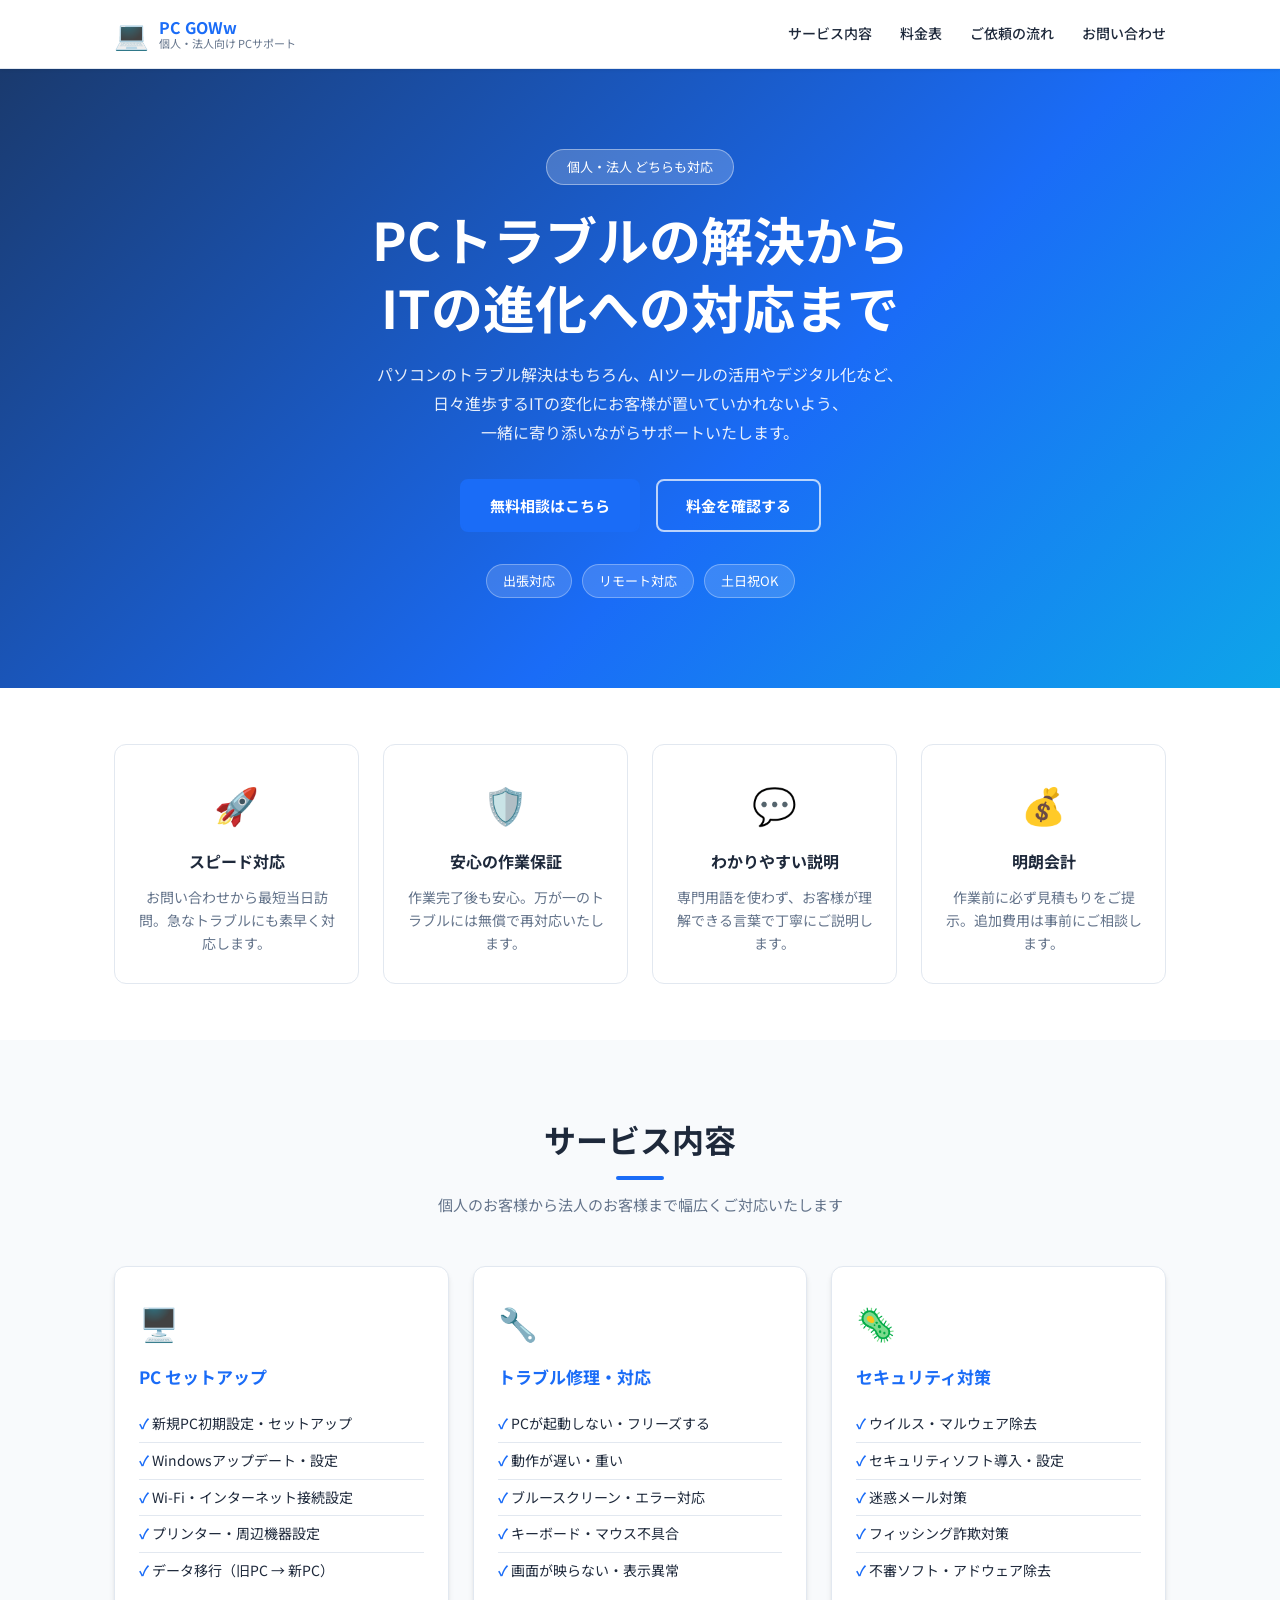
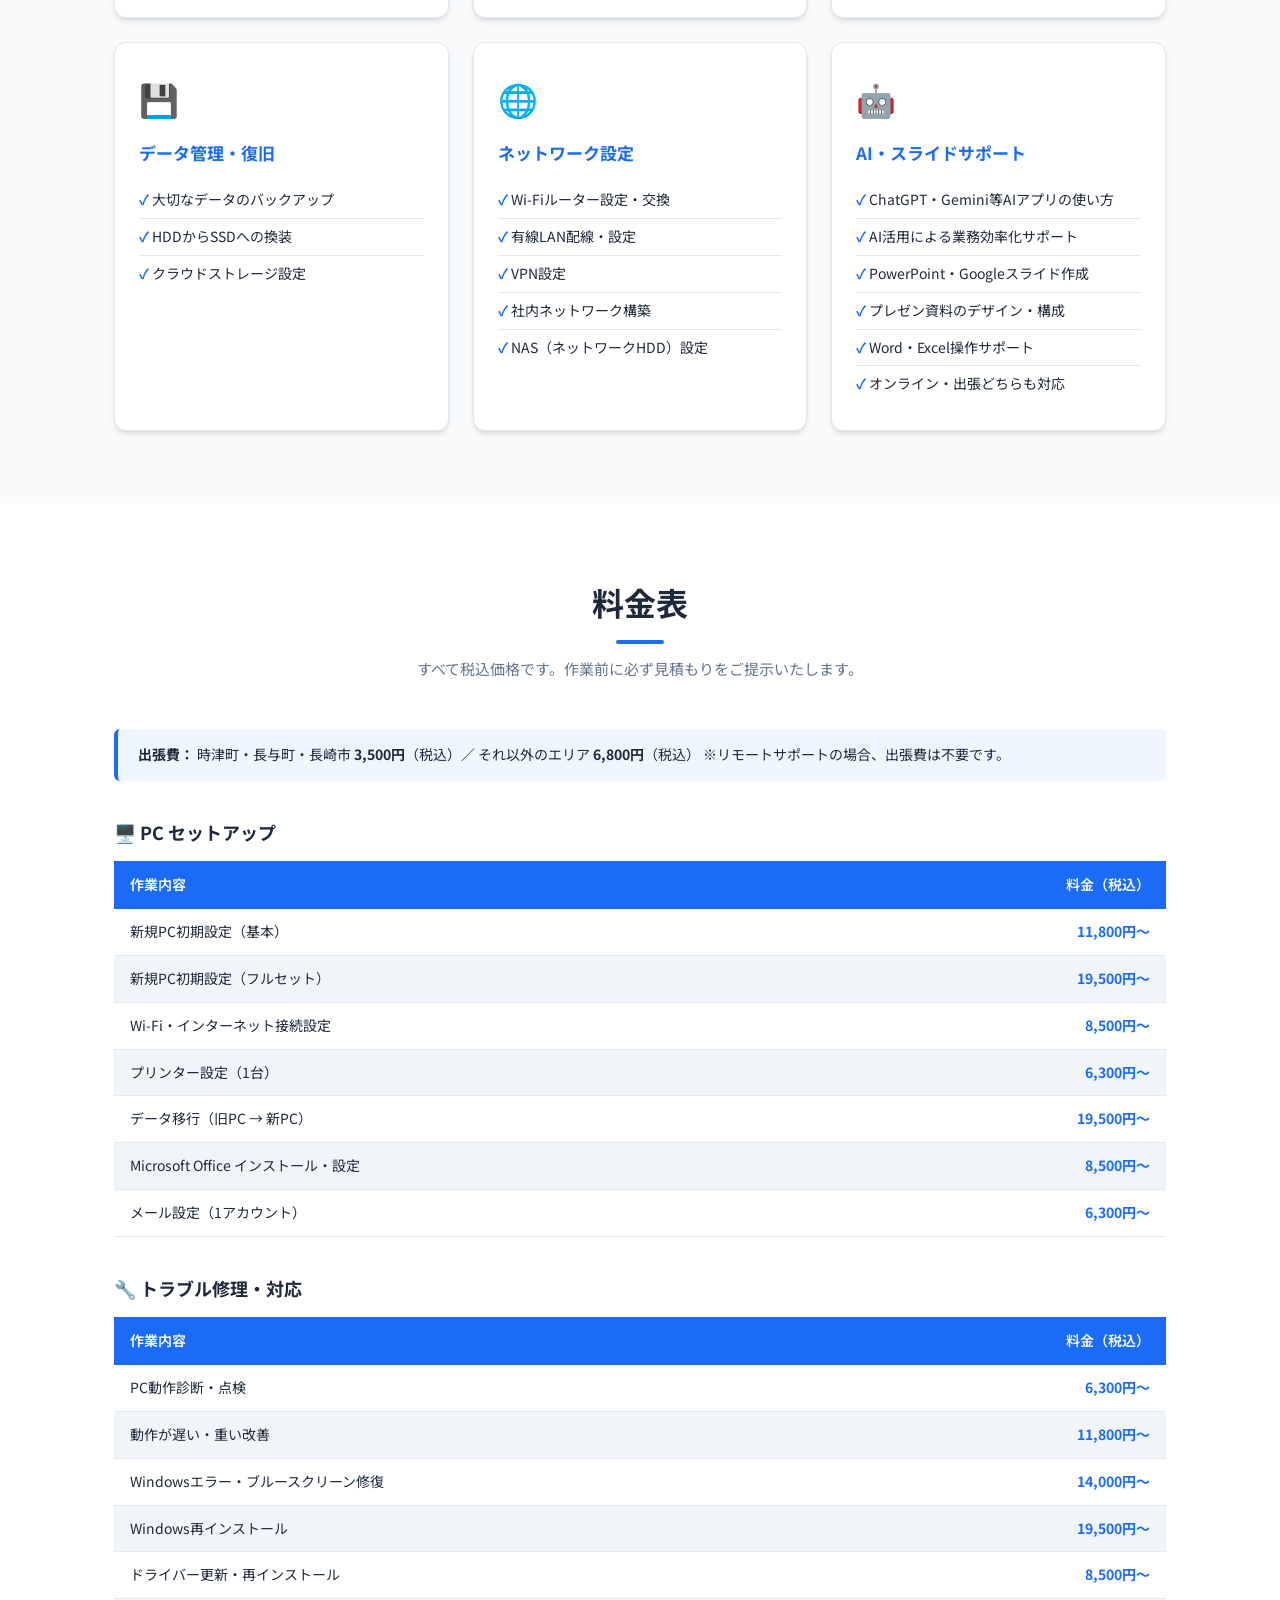
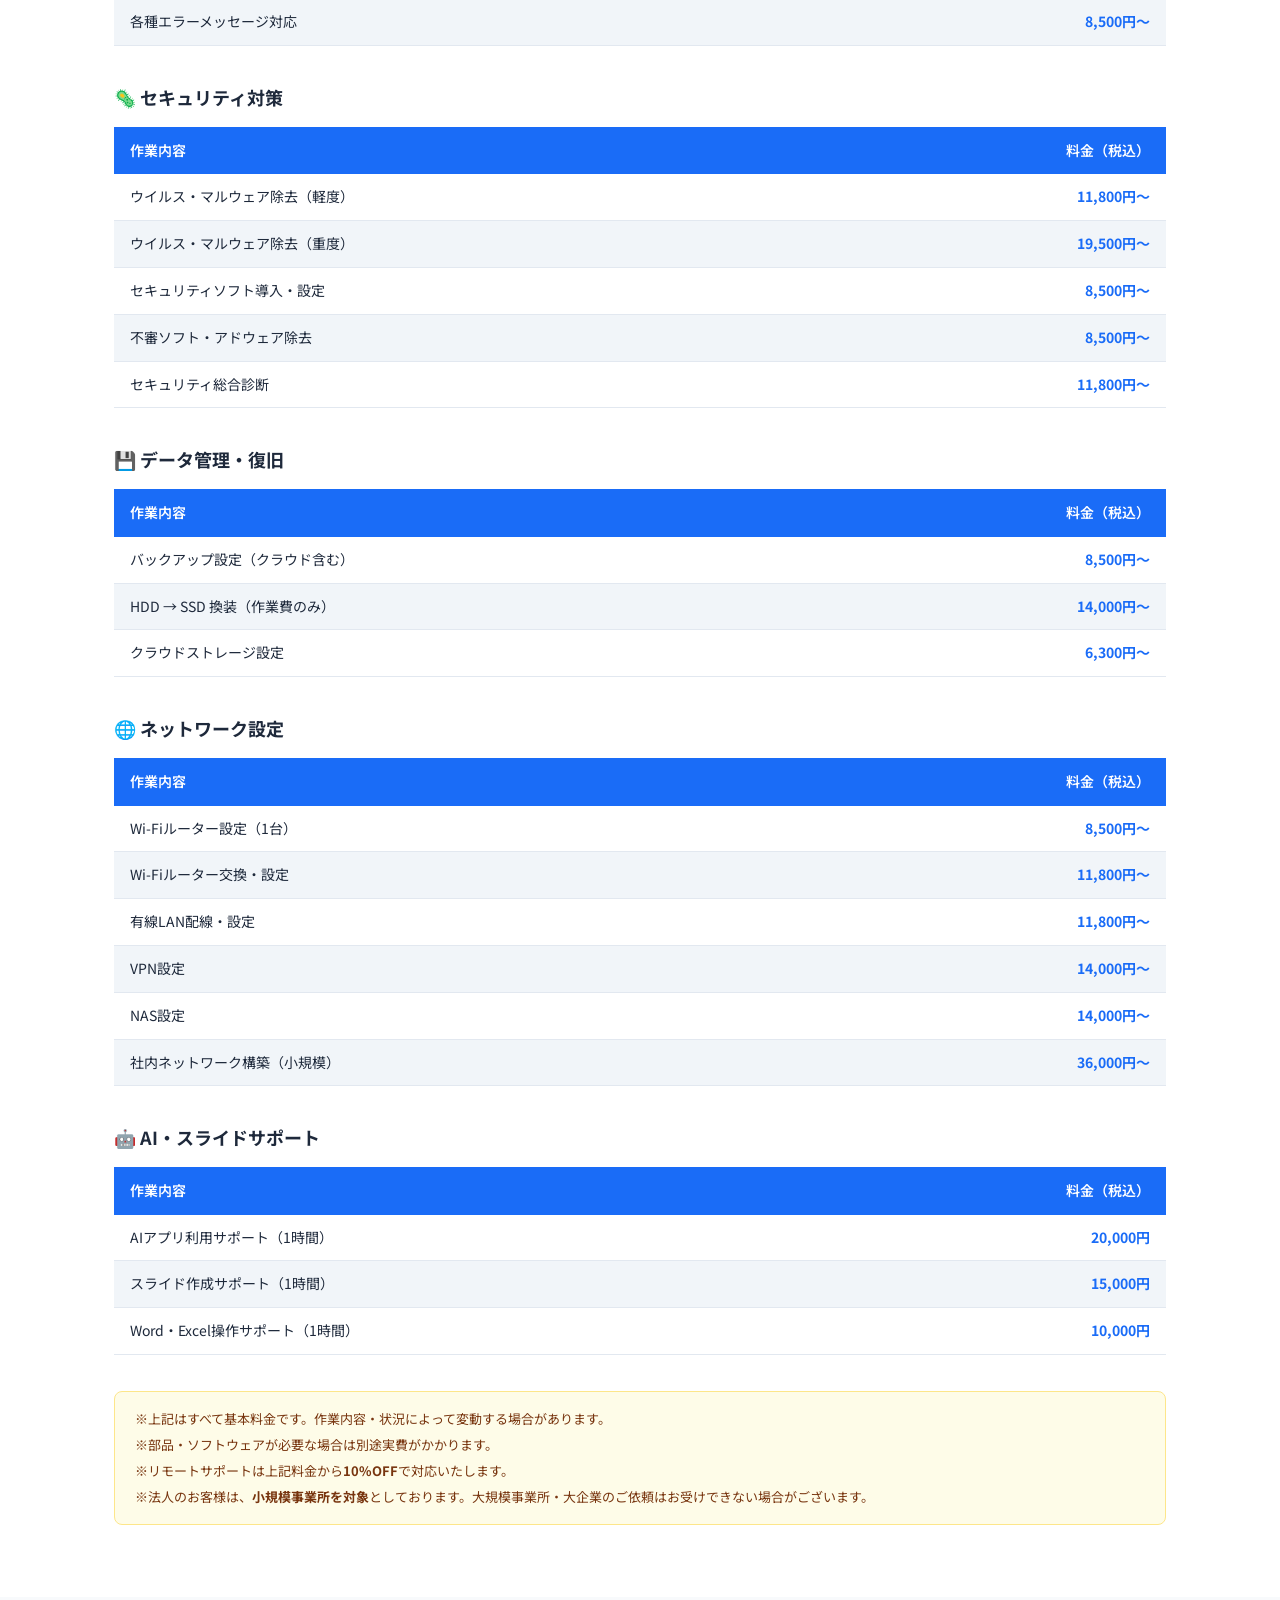
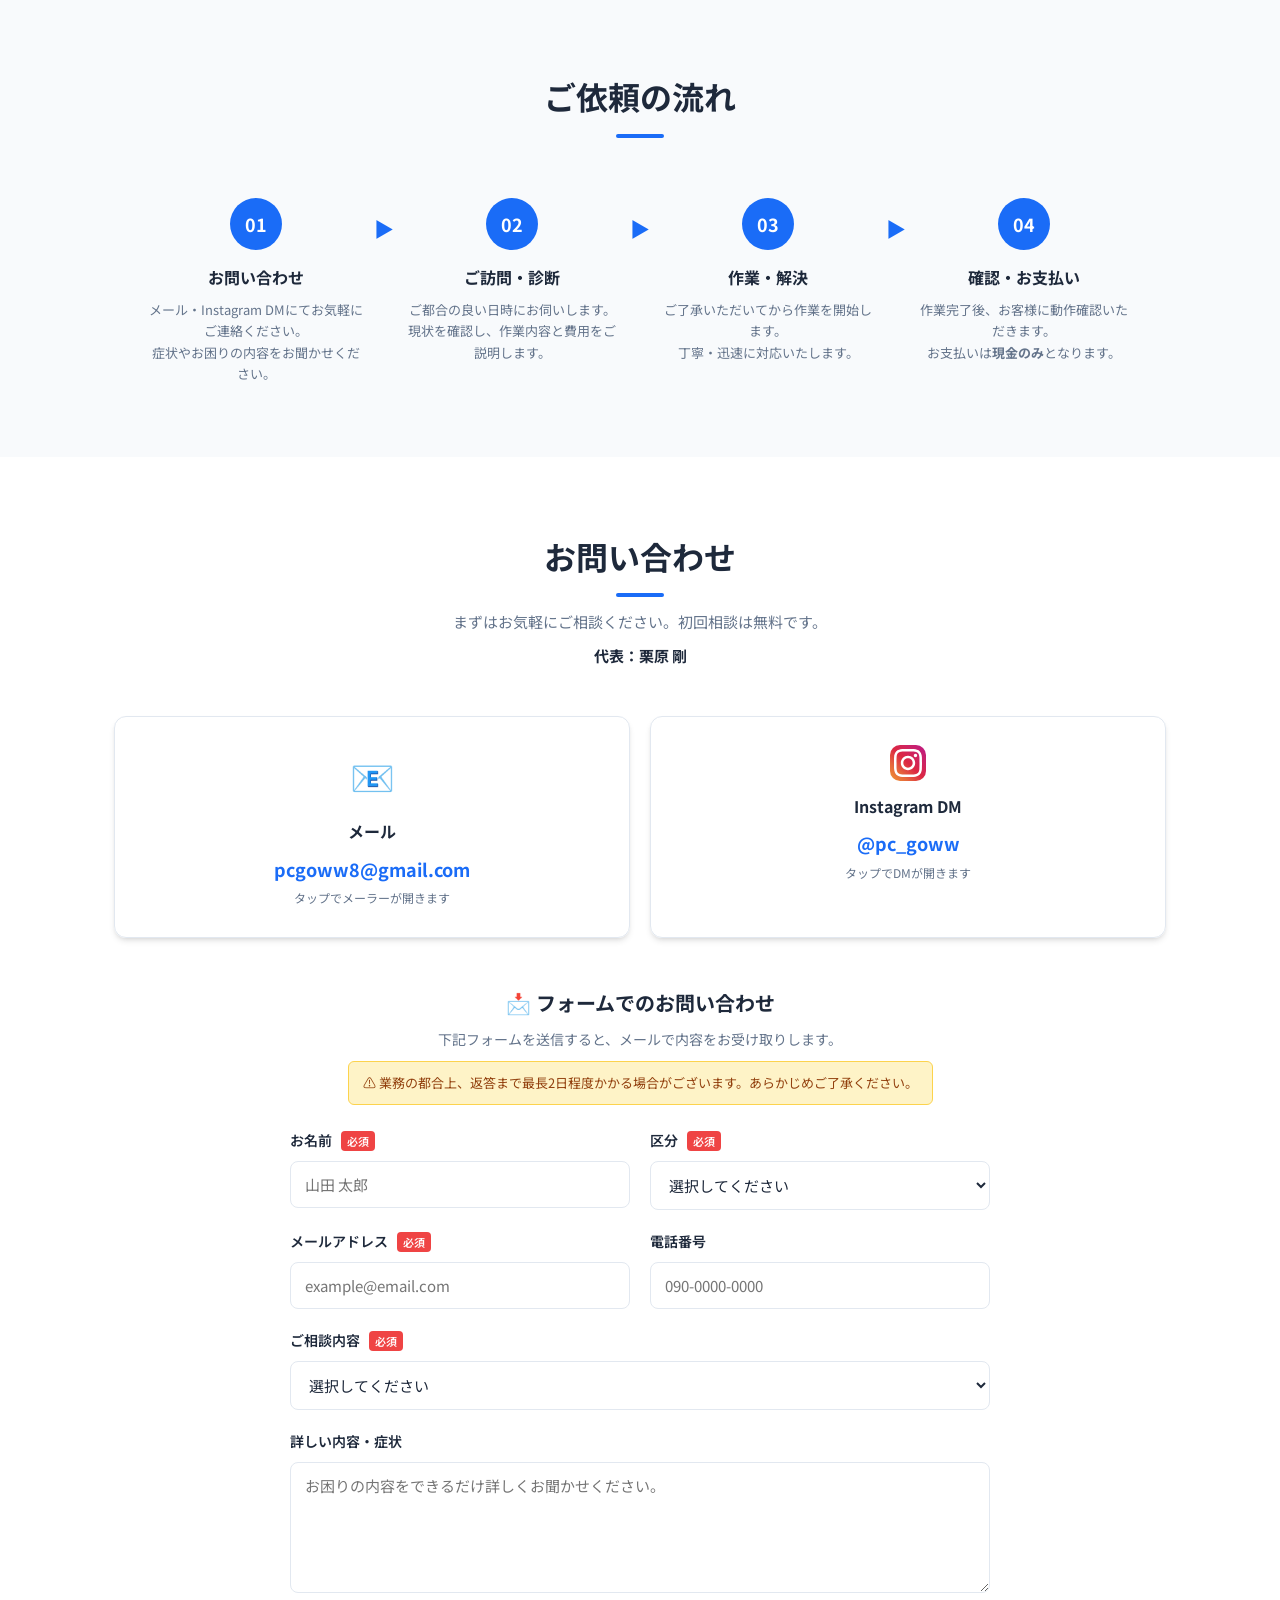
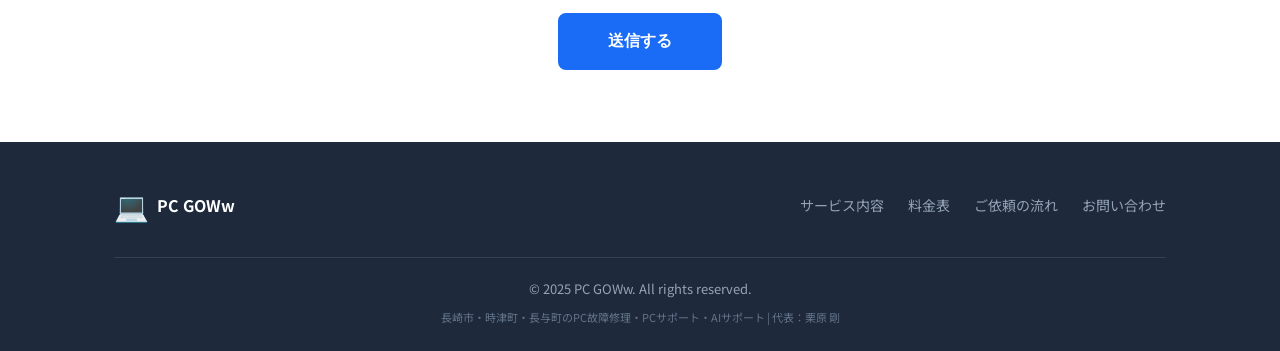
==== index.html @ 4a4157a9 "SEOキーワードを強化（長崎・栗原・PC GOWw・AI・故障） - タイトルに「栗原剛・故障・AI」を追加 - descriptionに「PC故障・壊れた・遅い・動かない」などの検索ワードを追加 -" ====
<!DOCTYPE html>
<html lang="ja">
<head>
  <meta charset="UTF-8">
  <meta name="viewport" content="width=device-width, initial-scale=1.0">
  <title>PC GOWw 栗原剛 | 長崎・時津・長与のPC故障修理・AIサポート・ITサポート</title>

  <!-- SEO メタタグ -->
  <meta name="description" content="長崎のPC故障・トラブルならPC GOWw（代表：栗原剛）へ。パソコン故障修理・セットアップ・ウイルス対策・AI活用サポートを長崎市・時津町・長与町で出張対応。PCが壊れた・動かない・遅いなどすぐご相談ください。">
  <meta name="keywords" content="長崎 PC,長崎 パソコン故障,長崎 PC修理,長崎 PCサポート,栗原剛,PC GOWw,PCGOWw,時津 PC,長与 PC,長崎 AI,長崎 AIサポート,パソコン故障 長崎,PC故障 長崎,長崎 IT,長崎 パソコンサポート,長崎 PC相談,長崎 パソコン修理">
  <meta name="author" content="栗原 剛 / PC GOWw">
  <meta name="robots" content="index, follow">

  <!-- OGP（SNSシェア用） -->
  <meta property="og:type" content="website">
  <meta property="og:title" content="PC GOWw 栗原剛 | 長崎のPC故障修理・AIサポート">
  <meta property="og:description" content="長崎市・時津町・長与町のPC故障・トラブル・AI活用サポート。代表：栗原剛。出張・リモート対応。PCが壊れた・遅い・動かないときはすぐご相談ください。">
  <meta property="og:locale" content="ja_JP">
  <meta property="og:site_name" content="PC GOWw">

  <!-- 構造化データ（Googleの検索結果に反映） -->
  <script type="application/ld+json">
  {
    "@context": "https://schema.org",
    "@type": "LocalBusiness",
    "name": "PC GOWw",
    "alternateName": ["PCGOWw", "ピーシーゴーウ", "栗原剛 PCサポート"],
    "description": "長崎市・時津町・長与町のPC故障修理・PCサポート・AIサポート専門。パソコンのトラブル解決、セットアップ、ウイルス対策、AI活用サポートなど。代表：栗原剛。",
    "founder": "栗原 剛",
    "employee": "栗原 剛",
    "email": "pcgoww8@gmail.com",
    "areaServed": ["長崎市", "時津町", "長与町", "長崎県"],
    "serviceType": [
      "PCサポート", "パソコンサポート", "PC故障修理", "パソコン故障修理",
      "ITサポート", "AIサポート", "AI活用支援", "セキュリティ対策",
      "ウイルス除去", "データ復旧", "ネットワーク設定"
    ],
    "priceRange": "¥¥",
    "sameAs": ["https://www.instagram.com/pc_goww"]
  }
  </script>

  <link rel="stylesheet" href="style.css">
  <link rel="preconnect" href="https://fonts.googleapis.com">
  <link href="https://fonts.googleapis.com/css2?family=Noto+Sans+JP:wght@400;500;700&display=swap" rel="stylesheet">
</head>
<body>

  <!-- ヘッダー -->
  <header class="header">
    <div class="container">
      <div class="header-inner">
        <div class="logo">
          <span class="logo-icon">💻</span>
          <div class="logo-text">
            <span class="logo-main">PC GOWw</span>
            <span class="logo-sub">個人・法人向け PCサポート</span>
          </div>
        </div>
        <nav class="nav">
          <a href="#services">サービス内容</a>
          <a href="#pricing">料金表</a>
          <a href="#flow">ご依頼の流れ</a>
          <a href="#contact">お問い合わせ</a>
        </nav>
      </div>
    </div>
  </header>

  <!-- ヒーロー -->
  <section class="hero">
    <div class="container">
      <div class="hero-content">
        <p class="hero-badge">個人・法人 どちらも対応</p>
        <h1 class="hero-title">PCトラブルの解決から<br>ITの進化への対応まで</h1>
        <p class="hero-desc">
          パソコンのトラブル解決はもちろん、AIツールの活用やデジタル化など、<br>
          日々進歩するITの変化にお客様が置いていかれないよう、<br>
          一緒に寄り添いながらサポートいたします。
        </p>
        <div class="hero-buttons">
          <a href="#contact" class="btn btn-primary">無料相談はこちら</a>
          <a href="#pricing" class="btn btn-outline">料金を確認する</a>
        </div>
        <div class="hero-badges">
          <span class="badge">出張対応</span>
          <span class="badge">リモート対応</span>
          <span class="badge">土日祝OK</span>
        </div>
      </div>
    </div>
  </section>

  <!-- 特徴 -->
  <section class="features">
    <div class="container">
      <div class="features-grid">
        <div class="feature-card">
          <div class="feature-icon">🚀</div>
          <h3>スピード対応</h3>
          <p>お問い合わせから最短当日訪問。急なトラブルにも素早く対応します。</p>
        </div>
        <div class="feature-card">
          <div class="feature-icon">🛡️</div>
          <h3>安心の作業保証</h3>
          <p>作業完了後も安心。万が一のトラブルには無償で再対応いたします。</p>
        </div>
        <div class="feature-card">
          <div class="feature-icon">💬</div>
          <h3>わかりやすい説明</h3>
          <p>専門用語を使わず、お客様が理解できる言葉で丁寧にご説明します。</p>
        </div>
        <div class="feature-card">
          <div class="feature-icon">💰</div>
          <h3>明朗会計</h3>
          <p>作業前に必ず見積もりをご提示。追加費用は事前にご相談します。</p>
        </div>
      </div>
    </div>
  </section>

  <!-- サービス内容 -->
  <section id="services" class="services">
    <div class="container">
      <div class="section-header">
        <h2 class="section-title">サービス内容</h2>
        <p class="section-desc">個人のお客様から法人のお客様まで幅広くご対応いたします</p>
      </div>
      <div class="services-grid">

        <div class="service-card">
          <div class="service-icon">🖥️</div>
          <h3>PC セットアップ</h3>
          <ul>
            <li>新規PC初期設定・セットアップ</li>
            <li>Windowsアップデート・設定</li>
            <li>Wi-Fi・インターネット接続設定</li>
            <li>プリンター・周辺機器設定</li>
            <li>データ移行（旧PC → 新PC）</li>
          </ul>
        </div>

        <div class="service-card">
          <div class="service-icon">🔧</div>
          <h3>トラブル修理・対応</h3>
          <ul>
            <li>PCが起動しない・フリーズする</li>
            <li>動作が遅い・重い</li>
            <li>ブルースクリーン・エラー対応</li>
            <li>キーボード・マウス不具合</li>
            <li>画面が映らない・表示異常</li>
          </ul>
        </div>

        <div class="service-card">
          <div class="service-icon">🦠</div>
          <h3>セキュリティ対策</h3>
          <ul>
            <li>ウイルス・マルウェア除去</li>
            <li>セキュリティソフト導入・設定</li>
            <li>迷惑メール対策</li>
            <li>フィッシング詐欺対策</li>
            <li>不審ソフト・アドウェア除去</li>
          </ul>
        </div>

        <div class="service-card">
          <div class="service-icon">💾</div>
          <h3>データ管理・復旧</h3>
          <ul>
            <li>大切なデータのバックアップ</li>
            <li>HDDからSSDへの換装</li>
            <li>クラウドストレージ設定</li>
          </ul>
        </div>

        <div class="service-card">
          <div class="service-icon">🌐</div>
          <h3>ネットワーク設定</h3>
          <ul>
            <li>Wi-Fiルーター設定・交換</li>
            <li>有線LAN配線・設定</li>
            <li>VPN設定</li>
            <li>社内ネットワーク構築</li>
            <li>NAS（ネットワークHDD）設定</li>
          </ul>
        </div>

        <div class="service-card">
          <div class="service-icon">🤖</div>
          <h3>AI・スライドサポート</h3>
          <ul>
            <li>ChatGPT・Gemini等AIアプリの使い方</li>
            <li>AI活用による業務効率化サポート</li>
            <li>PowerPoint・Googleスライド作成</li>
            <li>プレゼン資料のデザイン・構成</li>
            <li>Word・Excel操作サポート</li>
            <li>オンライン・出張どちらも対応</li>
          </ul>
        </div>

      </div>
    </div>
  </section>

  <!-- 料金表 -->
  <section id="pricing" class="pricing">
    <div class="container">
      <div class="section-header">
        <h2 class="section-title">料金表</h2>
        <p class="section-desc">すべて税込価格です。作業前に必ず見積もりをご提示いたします。</p>
      </div>

      <!-- 出張費 -->
      <div class="pricing-note">
        <strong>出張費：</strong>
        時津町・長与町・長崎市 <strong>3,500円</strong>（税込）／ それ以外のエリア <strong>6,800円</strong>（税込）
        ※リモートサポートの場合、出張費は不要です。
      </div>

      <div class="pricing-tabs">

        <!-- セットアップ -->
        <div class="pricing-section">
          <h3 class="pricing-category">🖥️ PC セットアップ</h3>
          <table class="pricing-table">
            <thead>
              <tr><th>作業内容</th><th>料金（税込）</th></tr>
            </thead>
            <tbody>
              <tr><td>新規PC初期設定（基本）</td><td class="price">11,800円〜</td></tr>
              <tr><td>新規PC初期設定（フルセット）</td><td class="price">19,500円〜</td></tr>
              <tr><td>Wi-Fi・インターネット接続設定</td><td class="price">8,500円〜</td></tr>
              <tr><td>プリンター設定（1台）</td><td class="price">6,300円〜</td></tr>
              <tr><td>データ移行（旧PC → 新PC）</td><td class="price">19,500円〜</td></tr>
              <tr><td>Microsoft Office インストール・設定</td><td class="price">8,500円〜</td></tr>
              <tr><td>メール設定（1アカウント）</td><td class="price">6,300円〜</td></tr>
            </tbody>
          </table>
        </div>

        <!-- トラブル対応 -->
        <div class="pricing-section">
          <h3 class="pricing-category">🔧 トラブル修理・対応</h3>
          <table class="pricing-table">
            <thead>
              <tr><th>作業内容</th><th>料金（税込）</th></tr>
            </thead>
            <tbody>
              <tr><td>PC動作診断・点検</td><td class="price">6,300円〜</td></tr>
              <tr><td>動作が遅い・重い改善</td><td class="price">11,800円〜</td></tr>
              <tr><td>Windowsエラー・ブルースクリーン修復</td><td class="price">14,000円〜</td></tr>
              <tr><td>Windows再インストール</td><td class="price">19,500円〜</td></tr>
              <tr><td>ドライバー更新・再インストール</td><td class="price">8,500円〜</td></tr>
              <tr><td>各種エラーメッセージ対応</td><td class="price">8,500円〜</td></tr>
            </tbody>
          </table>
        </div>

        <!-- セキュリティ -->
        <div class="pricing-section">
          <h3 class="pricing-category">🦠 セキュリティ対策</h3>
          <table class="pricing-table">
            <thead>
              <tr><th>作業内容</th><th>料金（税込）</th></tr>
            </thead>
            <tbody>
              <tr><td>ウイルス・マルウェア除去（軽度）</td><td class="price">11,800円〜</td></tr>
              <tr><td>ウイルス・マルウェア除去（重度）</td><td class="price">19,500円〜</td></tr>
              <tr><td>セキュリティソフト導入・設定</td><td class="price">8,500円〜</td></tr>
              <tr><td>不審ソフト・アドウェア除去</td><td class="price">8,500円〜</td></tr>
              <tr><td>セキュリティ総合診断</td><td class="price">11,800円〜</td></tr>
            </tbody>
          </table>
        </div>

        <!-- データ管理 -->
        <div class="pricing-section">
          <h3 class="pricing-category">💾 データ管理・復旧</h3>
          <table class="pricing-table">
            <thead>
              <tr><th>作業内容</th><th>料金（税込）</th></tr>
            </thead>
            <tbody>
              <tr><td>バックアップ設定（クラウド含む）</td><td class="price">8,500円〜</td></tr>
              <tr><td>HDD → SSD 換装（作業費のみ）</td><td class="price">14,000円〜</td></tr>
              <tr><td>クラウドストレージ設定</td><td class="price">6,300円〜</td></tr>
            </tbody>
          </table>
        </div>

        <!-- ネットワーク -->
        <div class="pricing-section">
          <h3 class="pricing-category">🌐 ネットワーク設定</h3>
          <table class="pricing-table">
            <thead>
              <tr><th>作業内容</th><th>料金（税込）</th></tr>
            </thead>
            <tbody>
              <tr><td>Wi-Fiルーター設定（1台）</td><td class="price">8,500円〜</td></tr>
              <tr><td>Wi-Fiルーター交換・設定</td><td class="price">11,800円〜</td></tr>
              <tr><td>有線LAN配線・設定</td><td class="price">11,800円〜</td></tr>
              <tr><td>VPN設定</td><td class="price">14,000円〜</td></tr>
              <tr><td>NAS設定</td><td class="price">14,000円〜</td></tr>
              <tr><td>社内ネットワーク構築（小規模）</td><td class="price">36,000円〜</td></tr>
            </tbody>
          </table>
        </div>

        <!-- AI・スライドサポート -->
        <div class="pricing-section">
          <h3 class="pricing-category">🤖 AI・スライドサポート</h3>
          <table class="pricing-table">
            <thead>
              <tr><th>作業内容</th><th>料金（税込）</th></tr>
            </thead>
            <tbody>
              <tr><td>AIアプリ利用サポート（1時間）</td><td class="price">20,000円</td></tr>
              <tr><td>スライド作成サポート（1時間）</td><td class="price">15,000円</td></tr>
              <tr><td>Word・Excel操作サポート（1時間）</td><td class="price">10,000円</td></tr>
            </tbody>
          </table>
        </div>

      </div>

      <div class="pricing-notice">
        <p>※上記はすべて基本料金です。作業内容・状況によって変動する場合があります。</p>
        <p>※部品・ソフトウェアが必要な場合は別途実費がかかります。</p>
        <p>※リモートサポートは上記料金から<strong>10%OFF</strong>で対応いたします。</p>
        <p>※法人のお客様は、<strong>小規模事業所を対象</strong>としております。大規模事業所・大企業のご依頼はお受けできない場合がございます。</p>
      </div>
    </div>
  </section>

  <!-- ご依頼の流れ -->
  <section id="flow" class="flow">
    <div class="container">
      <div class="section-header">
        <h2 class="section-title">ご依頼の流れ</h2>
      </div>
      <div class="flow-steps">
        <div class="flow-step">
          <div class="step-number">01</div>
          <div class="step-content">
            <h3>お問い合わせ</h3>
            <p>メール・Instagram DMにてお気軽にご連絡ください。<br>症状やお困りの内容をお聞かせください。</p>
          </div>
        </div>
        <div class="flow-arrow">▶</div>
        <div class="flow-step">
          <div class="step-number">02</div>
          <div class="step-content">
            <h3>ご訪問・診断</h3>
            <p>ご都合の良い日時にお伺いします。<br>現状を確認し、作業内容と費用をご説明します。</p>
          </div>
        </div>
        <div class="flow-arrow">▶</div>
        <div class="flow-step">
          <div class="step-number">03</div>
          <div class="step-content">
            <h3>作業・解決</h3>
            <p>ご了承いただいてから作業を開始します。<br>丁寧・迅速に対応いたします。</p>
          </div>
        </div>
        <div class="flow-arrow">▶</div>
        <div class="flow-step">
          <div class="step-number">04</div>
          <div class="step-content">
            <h3>確認・お支払い</h3>
            <p>作業完了後、お客様に動作確認いただきます。<br>お支払いは<strong>現金のみ</strong>となります。</p>
          </div>
        </div>
      </div>
    </div>
  </section>

  <!-- お問い合わせ -->
  <section id="contact" class="contact">
    <div class="container">
      <div class="section-header">
        <h2 class="section-title">お問い合わせ</h2>
        <p class="section-desc">まずはお気軽にご相談ください。初回相談は無料です。</p>
        <p class="contact-rep">代表：栗原 剛</p>
      </div>

      <!-- 連絡手段カード -->
      <div class="contact-grid">
        <a class="contact-card contact-card-link" href="mailto:pcgoww8@gmail.com?subject=PCサポートのお問い合わせ">
          <div class="contact-icon">📧</div>
          <h3>メール</h3>
          <p class="contact-info">pcgoww8@gmail.com</p>
          <p class="contact-hours">タップでメーラーが開きます</p>
        </a>
        <a class="contact-card contact-card-link" href="https://ig.me/m/pc_goww" target="_blank" rel="noopener noreferrer">
          <div class="contact-icon contact-icon-instagram">
            <svg xmlns="http://www.w3.org/2000/svg" viewBox="0 0 24 24" fill="currentColor" width="36" height="36"><path d="M12 2.163c3.204 0 3.584.012 4.85.07 3.252.148 4.771 1.691 4.919 4.919.058 1.265.069 1.645.069 4.849 0 3.205-.012 3.584-.069 4.849-.149 3.225-1.664 4.771-4.919 4.919-1.266.058-1.644.07-4.85.07-3.204 0-3.584-.012-4.849-.07-3.26-.149-4.771-1.699-4.919-4.92-.058-1.265-.07-1.644-.07-4.849 0-3.204.013-3.583.07-4.849.149-3.227 1.664-4.771 4.919-4.919 1.266-.057 1.645-.069 4.849-.069zm0-2.163c-3.259 0-3.667.014-4.947.072-4.358.2-6.78 2.618-6.98 6.98-.059 1.281-.073 1.689-.073 4.948 0 3.259.014 3.668.072 4.948.2 4.358 2.618 6.78 6.98 6.98 1.281.058 1.689.072 4.948.072 3.259 0 3.668-.014 4.948-.072 4.354-.2 6.782-2.618 6.979-6.98.059-1.28.073-1.689.073-4.948 0-3.259-.014-3.667-.072-4.947-.196-4.354-2.617-6.78-6.979-6.98-1.281-.059-1.69-.073-4.949-.073zm0 5.838c-3.403 0-6.162 2.759-6.162 6.162s2.759 6.163 6.162 6.163 6.162-2.759 6.162-6.163c0-3.403-2.759-6.162-6.162-6.162zm0 10.162c-2.209 0-4-1.79-4-4 0-2.209 1.791-4 4-4s4 1.791 4 4c0 2.21-1.791 4-4 4zm6.406-11.845c-.796 0-1.441.645-1.441 1.44s.645 1.44 1.441 1.44c.795 0 1.439-.645 1.439-1.44s-.644-1.44-1.439-1.44z"/></svg>
          </div>
          <h3>Instagram DM</h3>
          <p class="contact-info">@pc_goww</p>
          <p class="contact-hours">タップでDMが開きます</p>
        </a>
      </div>

      <!-- お問い合わせフォーム（Formspree経由でメール受信） -->
      <div class="form-title-area">
        <h3 class="form-title">📩 フォームでのお問い合わせ</h3>
        <p class="form-subtitle">下記フォームを送信すると、メールで内容をお受け取りします。</p>
        <p class="form-notice">⚠️ 業務の都合上、返答まで最長2日程度かかる場合がございます。あらかじめご了承ください。</p>
      </div>

      <!--
        【設定方法】
        1. https://formspree.io/ で無料アカウントを作成
        2. 新しいフォームを作成してエンドポイントURL（https://formspree.io/f/XXXXXXXX）を取得
        3. 下記 action="" の値をそのURLに置き換えてください
      -->
      <form class="contact-form" action="https://formspree.io/f/xeepvgyg" method="POST">
        <div class="form-row">
          <div class="form-group">
            <label for="name">お名前 <span class="required">必須</span></label>
            <input type="text" id="name" name="name" placeholder="山田 太郎" required>
          </div>
          <div class="form-group">
            <label for="type">区分 <span class="required">必須</span></label>
            <select id="type" name="type" required>
              <option value="">選択してください</option>
              <option value="personal">個人</option>
              <option value="business">法人</option>
            </select>
          </div>
        </div>
        <div class="form-row">
          <div class="form-group">
            <label for="email">メールアドレス <span class="required">必須</span></label>
            <input type="email" id="email" name="email" placeholder="example@email.com" required>
          </div>
          <div class="form-group">
            <label for="phone">電話番号</label>
            <input type="tel" id="phone" name="phone" placeholder="090-0000-0000">
          </div>
        </div>
        <div class="form-group">
          <label for="service">ご相談内容 <span class="required">必須</span></label>
          <select id="service" name="service" required>
            <option value="">選択してください</option>
            <option value="setup">PCセットアップ</option>
            <option value="trouble">トラブル修理・対応</option>
            <option value="security">セキュリティ対策</option>
            <option value="data">データ管理・復旧</option>
            <option value="network">ネットワーク設定</option>
            <option value="other">その他</option>
          </select>
        </div>
        <div class="form-group">
          <label for="message">詳しい内容・症状</label>
          <textarea id="message" name="message" rows="5" placeholder="お困りの内容をできるだけ詳しくお聞かせください。"></textarea>
        </div>
        <!-- スパム対策（ハニーポット） -->
        <input type="text" name="_gotcha" style="display:none">
        <div class="form-submit">
          <button type="submit" class="btn btn-primary btn-large">送信する</button>
        </div>
      </form>
    </div>
  </section>

  <!-- フッター -->
  <footer class="footer">
    <div class="container">
      <div class="footer-inner">
        <div class="footer-logo">
          <span class="logo-icon">💻</span>
          <span>PC GOWw</span>
        </div>
        <div class="footer-links">
          <a href="#services">サービス内容</a>
          <a href="#pricing">料金表</a>
          <a href="#flow">ご依頼の流れ</a>
          <a href="#contact">お問い合わせ</a>
        </div>
      </div>
      <div class="footer-copy">
        <p>&copy; 2025 PC GOWw. All rights reserved.</p>
        <p class="footer-seo">長崎市・時津町・長与町のPC故障修理・PCサポート・AIサポート | 代表：栗原 剛</p>
      </div>
    </div>
  </footer>

</body>
</html>
---- style.css ----
/* ===== Base ===== */
*, *::before, *::after { box-sizing: border-box; margin: 0; padding: 0; }

:root {
  --primary: #1a6cf7;
  --primary-dark: #1558d6;
  --secondary: #0ea5e9;
  --accent: #f59e0b;
  --text: #1e293b;
  --text-light: #64748b;
  --bg: #f8fafc;
  --white: #ffffff;
  --border: #e2e8f0;
  --shadow: 0 4px 6px -1px rgba(0,0,0,.1), 0 2px 4px -2px rgba(0,0,0,.1);
  --shadow-lg: 0 10px 15px -3px rgba(0,0,0,.1), 0 4px 6px -4px rgba(0,0,0,.1);
  --radius: 12px;
}

html { scroll-behavior: smooth; }

body {
  font-family: 'Noto Sans JP', sans-serif;
  color: var(--text);
  background: var(--bg);
  line-height: 1.7;
}

.container {
  max-width: 1100px;
  margin: 0 auto;
  padding: 0 24px;
}

/* ===== Header ===== */
.header {
  position: sticky;
  top: 0;
  z-index: 100;
  background: var(--white);
  border-bottom: 1px solid var(--border);
  box-shadow: 0 1px 3px rgba(0,0,0,.08);
}

.header-inner {
  display: flex;
  align-items: center;
  justify-content: space-between;
  height: 68px;
}

.logo {
  display: flex;
  align-items: center;
  gap: 10px;
  text-decoration: none;
}

.logo-icon { font-size: 28px; }

.logo-text {
  display: flex;
  flex-direction: column;
  line-height: 1.2;
}

.logo-main {
  font-size: 16px;
  font-weight: 700;
  color: var(--primary);
}

.logo-sub {
  font-size: 11px;
  color: var(--text-light);
}

.nav {
  display: flex;
  gap: 28px;
}

.nav a {
  text-decoration: none;
  color: var(--text);
  font-size: 14px;
  font-weight: 500;
  transition: color .2s;
}

.nav a:hover { color: var(--primary); }

/* ===== Buttons ===== */
.btn {
  display: inline-block;
  padding: 12px 28px;
  border-radius: 8px;
  font-size: 15px;
  font-weight: 700;
  text-decoration: none;
  cursor: pointer;
  border: 2px solid transparent;
  transition: all .2s;
}

.btn-primary {
  background: var(--primary);
  color: var(--white);
  border-color: var(--primary);
}

.btn-primary:hover {
  background: var(--primary-dark);
  border-color: var(--primary-dark);
  transform: translateY(-1px);
  box-shadow: var(--shadow);
}

.btn-outline {
  background: transparent;
  color: var(--primary);
  border-color: var(--primary);
}

.btn-outline:hover {
  background: var(--primary);
  color: var(--white);
  transform: translateY(-1px);
}

.btn-large { padding: 16px 48px; font-size: 16px; }

/* ===== Hero ===== */
.hero {
  background: linear-gradient(135deg, #1a3a6e 0%, #1a6cf7 60%, #0ea5e9 100%);
  color: var(--white);
  padding: 80px 0 90px;
  text-align: center;
}

.hero-badge {
  display: inline-block;
  background: rgba(255,255,255,.2);
  border: 1px solid rgba(255,255,255,.4);
  border-radius: 999px;
  padding: 6px 20px;
  font-size: 13px;
  margin-bottom: 20px;
}

.hero-title {
  font-size: clamp(32px, 5vw, 52px);
  font-weight: 700;
  line-height: 1.3;
  margin-bottom: 20px;
}

.hero-desc {
  font-size: 16px;
  opacity: .9;
  margin-bottom: 32px;
  line-height: 1.8;
}

.hero-buttons {
  display: flex;
  justify-content: center;
  gap: 16px;
  margin-bottom: 32px;
  flex-wrap: wrap;
}

.hero-buttons .btn-outline {
  color: var(--white);
  border-color: rgba(255,255,255,.7);
}

.hero-buttons .btn-outline:hover {
  background: rgba(255,255,255,.15);
  color: var(--white);
}

.hero-badges {
  display: flex;
  justify-content: center;
  gap: 10px;
  flex-wrap: wrap;
}

.badge {
  background: rgba(255,255,255,.15);
  border: 1px solid rgba(255,255,255,.3);
  border-radius: 999px;
  padding: 5px 16px;
  font-size: 13px;
}

/* ===== Section headers ===== */
.section-header {
  text-align: center;
  margin-bottom: 48px;
}

.section-title {
  font-size: clamp(24px, 3vw, 32px);
  font-weight: 700;
  margin-bottom: 12px;
  position: relative;
  display: inline-block;
}

.section-title::after {
  content: '';
  display: block;
  height: 4px;
  width: 48px;
  background: var(--primary);
  border-radius: 2px;
  margin: 10px auto 0;
}

.section-desc {
  color: var(--text-light);
  font-size: 15px;
}

/* ===== Features ===== */
.features {
  padding: 56px 0;
  background: var(--white);
}

.features-grid {
  display: grid;
  grid-template-columns: repeat(auto-fit, minmax(220px, 1fr));
  gap: 24px;
}

.feature-card {
  text-align: center;
  padding: 28px 20px;
  border-radius: var(--radius);
  border: 1px solid var(--border);
  transition: box-shadow .2s, transform .2s;
}

.feature-card:hover {
  box-shadow: var(--shadow-lg);
  transform: translateY(-3px);
}

.feature-icon { font-size: 36px; margin-bottom: 14px; }

.feature-card h3 {
  font-size: 16px;
  margin-bottom: 10px;
  font-weight: 700;
}

.feature-card p {
  font-size: 14px;
  color: var(--text-light);
  line-height: 1.65;
}

/* ===== Services ===== */
.services {
  padding: 72px 0;
  background: var(--bg);
}

.services-grid {
  display: grid;
  grid-template-columns: repeat(auto-fit, minmax(300px, 1fr));
  gap: 24px;
}

.service-card {
  background: var(--white);
  border-radius: var(--radius);
  padding: 28px 24px;
  border: 1px solid var(--border);
  box-shadow: var(--shadow);
  transition: box-shadow .2s, transform .2s;
}

.service-card:hover {
  box-shadow: var(--shadow-lg);
  transform: translateY(-3px);
}

.service-icon { font-size: 32px; margin-bottom: 14px; }

.service-card h3 {
  font-size: 17px;
  font-weight: 700;
  margin-bottom: 14px;
  color: var(--primary);
}

.service-card ul {
  list-style: none;
  padding: 0;
}

.service-card ul li {
  font-size: 14px;
  padding: 6px 0;
  border-bottom: 1px solid var(--border);
  color: var(--text);
}

.service-card ul li:last-child { border-bottom: none; }

.service-card ul li::before {
  content: '✓ ';
  color: var(--primary);
  font-weight: 700;
}

/* ===== Pricing ===== */
.pricing {
  padding: 72px 0;
  background: var(--white);
}

.pricing-note {
  background: #eff6ff;
  border-left: 4px solid var(--primary);
  border-radius: 6px;
  padding: 14px 20px;
  margin-bottom: 36px;
  font-size: 14px;
  color: var(--text);
}

.pricing-section { margin-bottom: 36px; }

.pricing-category {
  font-size: 18px;
  font-weight: 700;
  margin-bottom: 14px;
  color: var(--text);
}

.pricing-table {
  width: 100%;
  border-collapse: collapse;
  font-size: 14px;
}

.pricing-table thead tr {
  background: var(--primary);
  color: var(--white);
}

.pricing-table th {
  padding: 12px 16px;
  text-align: left;
  font-weight: 600;
}

.pricing-table th:last-child { text-align: right; }

.pricing-table tbody tr:nth-child(even) { background: #f1f5f9; }

.pricing-table tbody tr:hover { background: #e0f2fe; }

.pricing-table td {
  padding: 11px 16px;
  border-bottom: 1px solid var(--border);
}

.pricing-table td.price {
  text-align: right;
  font-weight: 700;
  color: var(--primary);
  white-space: nowrap;
}

.pricing-notice {
  background: #fefce8;
  border: 1px solid #fde68a;
  border-radius: 8px;
  padding: 16px 20px;
  margin-top: 24px;
}

.pricing-notice p {
  font-size: 13px;
  color: #78350f;
  margin-bottom: 4px;
}

.pricing-notice p:last-child { margin-bottom: 0; }

/* ===== Plans ===== */
.plans {
  padding: 72px 0;
  background: linear-gradient(135deg, #f0f7ff 0%, #e8f4fd 100%);
}

.plans-grid {
  display: grid;
  grid-template-columns: repeat(auto-fit, minmax(280px, 1fr));
  gap: 24px;
  align-items: start;
}

.plan-card {
  background: var(--white);
  border-radius: var(--radius);
  padding: 32px 24px;
  border: 2px solid var(--border);
  text-align: center;
  box-shadow: var(--shadow);
  position: relative;
  transition: box-shadow .2s, transform .2s;
}

.plan-card:hover {
  box-shadow: var(--shadow-lg);
  transform: translateY(-3px);
}

.plan-card.plan-popular {
  border-color: var(--primary);
  box-shadow: 0 0 0 3px rgba(26,108,247,.15), var(--shadow-lg);
}

.plan-badge {
  position: absolute;
  top: -14px;
  left: 50%;
  transform: translateX(-50%);
  background: var(--accent);
  color: var(--white);
  font-size: 12px;
  font-weight: 700;
  padding: 4px 18px;
  border-radius: 999px;
}

.plan-name {
  font-size: 18px;
  font-weight: 700;
  margin-bottom: 16px;
}

.plan-price {
  font-size: 36px;
  font-weight: 700;
  color: var(--primary);
  margin-bottom: 20px;
}

.plan-price span {
  font-size: 16px;
  color: var(--text-light);
}

.plan-features {
  list-style: none;
  text-align: left;
  margin-bottom: 28px;
}

.plan-features li {
  font-size: 14px;
  padding: 8px 0;
  border-bottom: 1px solid var(--border);
}

.plan-features li:last-child { border-bottom: none; }

/* ===== Flow ===== */
.flow {
  padding: 72px 0;
  background: var(--bg);
}

.flow-steps {
  display: flex;
  align-items: flex-start;
  justify-content: center;
  gap: 8px;
  flex-wrap: wrap;
}

.flow-step {
  flex: 1;
  min-width: 180px;
  max-width: 220px;
  text-align: center;
}

.step-number {
  display: inline-flex;
  align-items: center;
  justify-content: center;
  width: 52px;
  height: 52px;
  border-radius: 50%;
  background: var(--primary);
  color: var(--white);
  font-size: 18px;
  font-weight: 700;
  margin-bottom: 14px;
}

.step-content h3 {
  font-size: 16px;
  font-weight: 700;
  margin-bottom: 8px;
}

.step-content p {
  font-size: 13px;
  color: var(--text-light);
  line-height: 1.65;
}

.flow-arrow {
  font-size: 20px;
  color: var(--primary);
  align-self: flex-start;
  margin-top: 14px;
  flex-shrink: 0;
}

/* ===== Contact ===== */
.contact {
  padding: 72px 0;
  background: var(--white);
}

.contact-grid {
  display: grid;
  grid-template-columns: repeat(auto-fit, minmax(240px, 1fr));
  gap: 20px;
  margin-bottom: 48px;
}

.contact-card {
  text-align: center;
  padding: 28px 20px;
  border-radius: var(--radius);
  border: 1px solid var(--border);
  box-shadow: var(--shadow);
}

.contact-card-link {
  display: block;
  text-decoration: none;
  color: inherit;
  transition: box-shadow .2s, transform .2s;
}

.contact-card-link:hover {
  box-shadow: var(--shadow-lg);
  transform: translateY(-3px);
  border-color: var(--primary);
}

.contact-icon {
  font-size: 36px;
  margin-bottom: 12px;
  display: flex;
  align-items: center;
  justify-content: center;
}

.contact-icon-instagram svg {
  color: #c13584;
  background: linear-gradient(45deg, #f09433, #e6683c, #dc2743, #cc2366, #bc1888);
  border-radius: 10px;
  padding: 4px;
  fill: white;
}

.contact-card h3 {
  font-size: 16px;
  font-weight: 700;
  margin-bottom: 8px;
}

.contact-info {
  font-size: 18px;
  font-weight: 700;
  color: var(--primary);
  margin-bottom: 4px;
}

.contact-hours {
  font-size: 12px;
  color: var(--text-light);
}

/* Form title */
.form-title-area {
  text-align: center;
  margin: 40px 0 24px;
}

.form-title {
  font-size: 20px;
  font-weight: 700;
  margin-bottom: 8px;
}

.form-subtitle {
  font-size: 14px;
  color: var(--text-light);
}

.form-notice {
  font-size: 13px;
  color: #92400e;
  background: #fef3c7;
  border: 1px solid #fcd34d;
  border-radius: 6px;
  padding: 10px 14px;
  margin-top: 10px;
  display: inline-block;
}

.contact-rep {
  font-size: 15px;
  font-weight: 700;
  color: var(--text);
  margin-top: 8px;
}

/* Contact Form */
.contact-form {
  max-width: 700px;
  margin: 0 auto;
}

.form-row {
  display: grid;
  grid-template-columns: 1fr 1fr;
  gap: 20px;
}

.form-group {
  display: flex;
  flex-direction: column;
  margin-bottom: 20px;
}

.form-group label {
  font-size: 14px;
  font-weight: 600;
  margin-bottom: 8px;
}

.required {
  background: #ef4444;
  color: var(--white);
  font-size: 11px;
  padding: 2px 6px;
  border-radius: 4px;
  margin-left: 6px;
}

.form-group input,
.form-group select,
.form-group textarea {
  padding: 12px 14px;
  border: 1.5px solid var(--border);
  border-radius: 8px;
  font-size: 15px;
  font-family: inherit;
  color: var(--text);
  background: var(--white);
  transition: border-color .2s, box-shadow .2s;
}

.form-group input:focus,
.form-group select:focus,
.form-group textarea:focus {
  outline: none;
  border-color: var(--primary);
  box-shadow: 0 0 0 3px rgba(26,108,247,.15);
}

.form-submit { text-align: center; }

/* ===== Footer ===== */
.footer {
  background: #1e293b;
  color: #94a3b8;
  padding: 40px 0 24px;
}

.footer-inner {
  display: flex;
  align-items: center;
  justify-content: space-between;
  flex-wrap: wrap;
  gap: 20px;
  margin-bottom: 28px;
}

.footer-logo {
  display: flex;
  align-items: center;
  gap: 8px;
  font-size: 16px;
  font-weight: 700;
  color: var(--white);
}

.footer-links {
  display: flex;
  gap: 24px;
  flex-wrap: wrap;
}

.footer-links a {
  text-decoration: none;
  color: #94a3b8;
  font-size: 14px;
  transition: color .2s;
}

.footer-links a:hover { color: var(--white); }

.footer-copy {
  border-top: 1px solid #334155;
  padding-top: 20px;
  text-align: center;
  font-size: 13px;
}

.footer-seo {
  margin-top: 8px;
  font-size: 11px;
  color: #64748b;
}

/* ===== Responsive ===== */
@media (max-width: 768px) {
  .nav { display: none; }

  .flow-steps { flex-direction: column; align-items: center; }
  .flow-arrow { transform: rotate(90deg); margin: 0; }

  .form-row { grid-template-columns: 1fr; }

  .footer-inner { flex-direction: column; text-align: center; }
  .footer-links { justify-content: center; }

  .hero-desc br { display: none; }
}
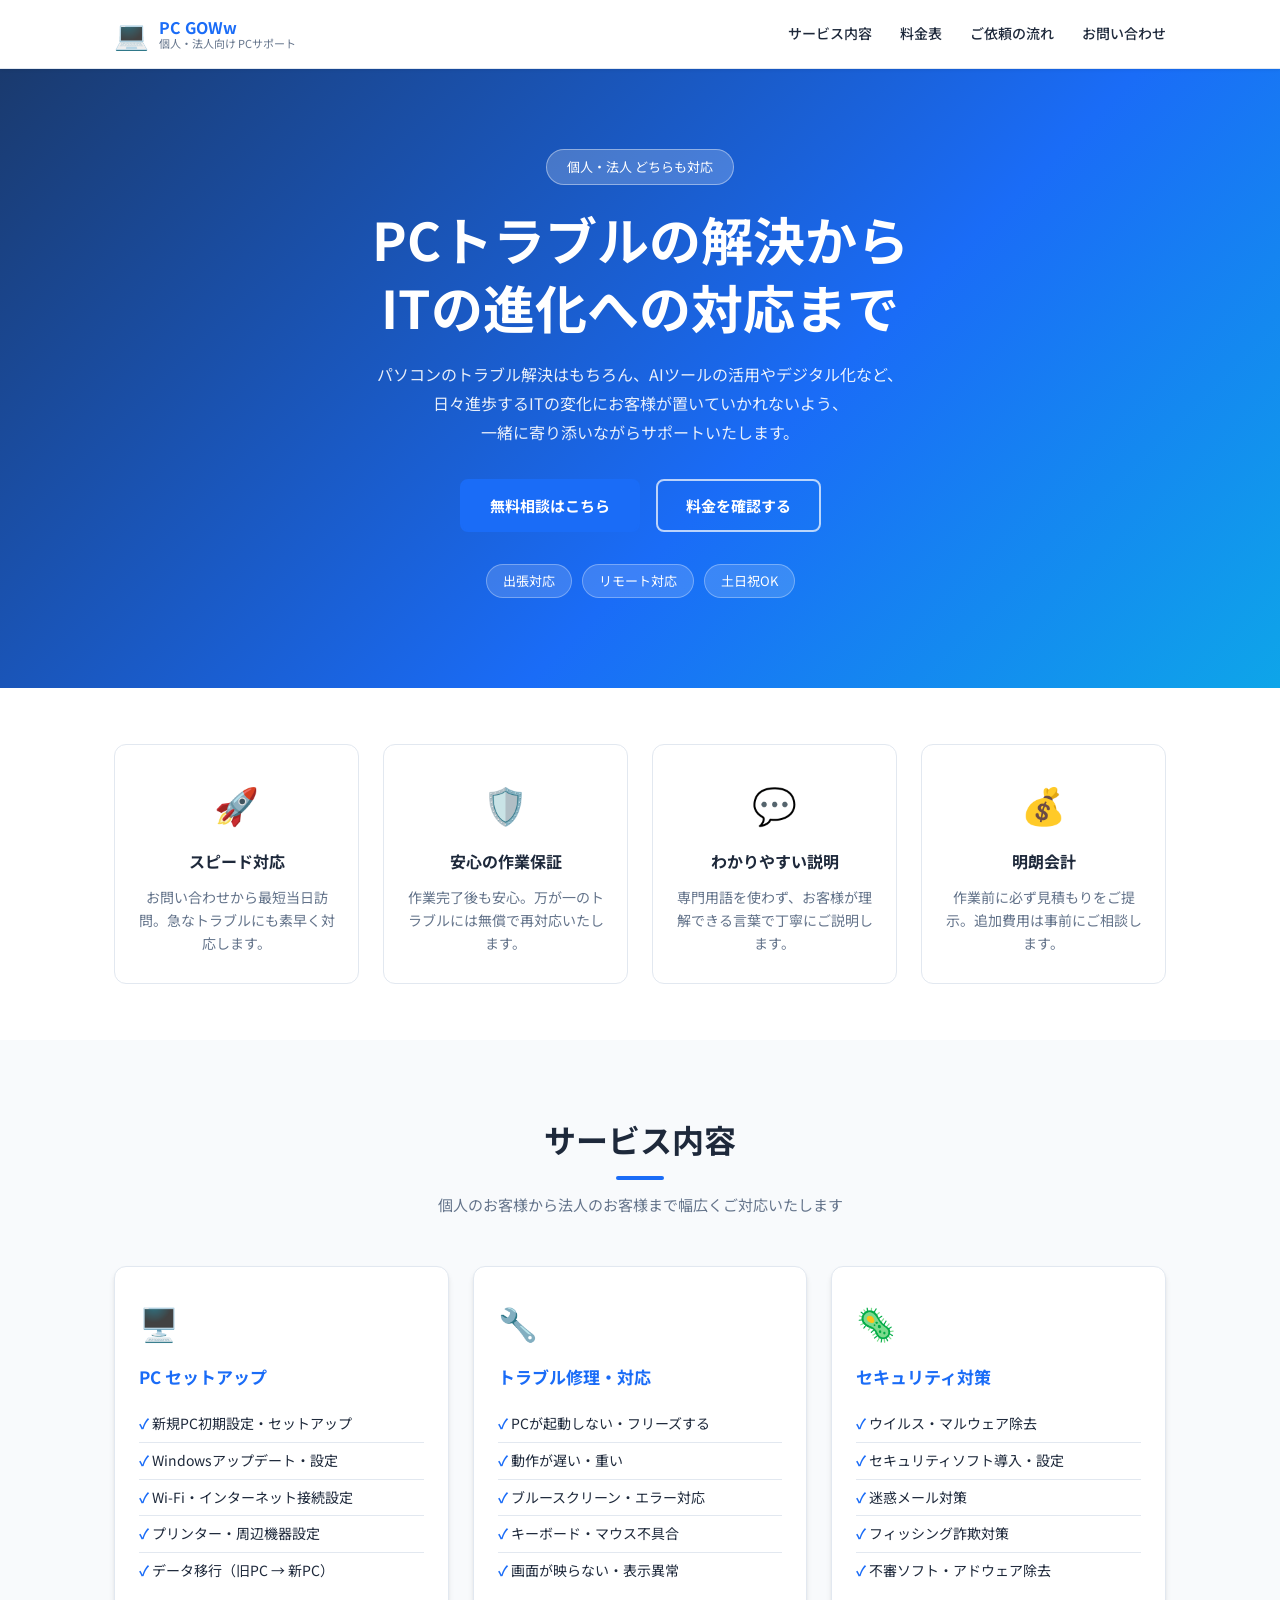
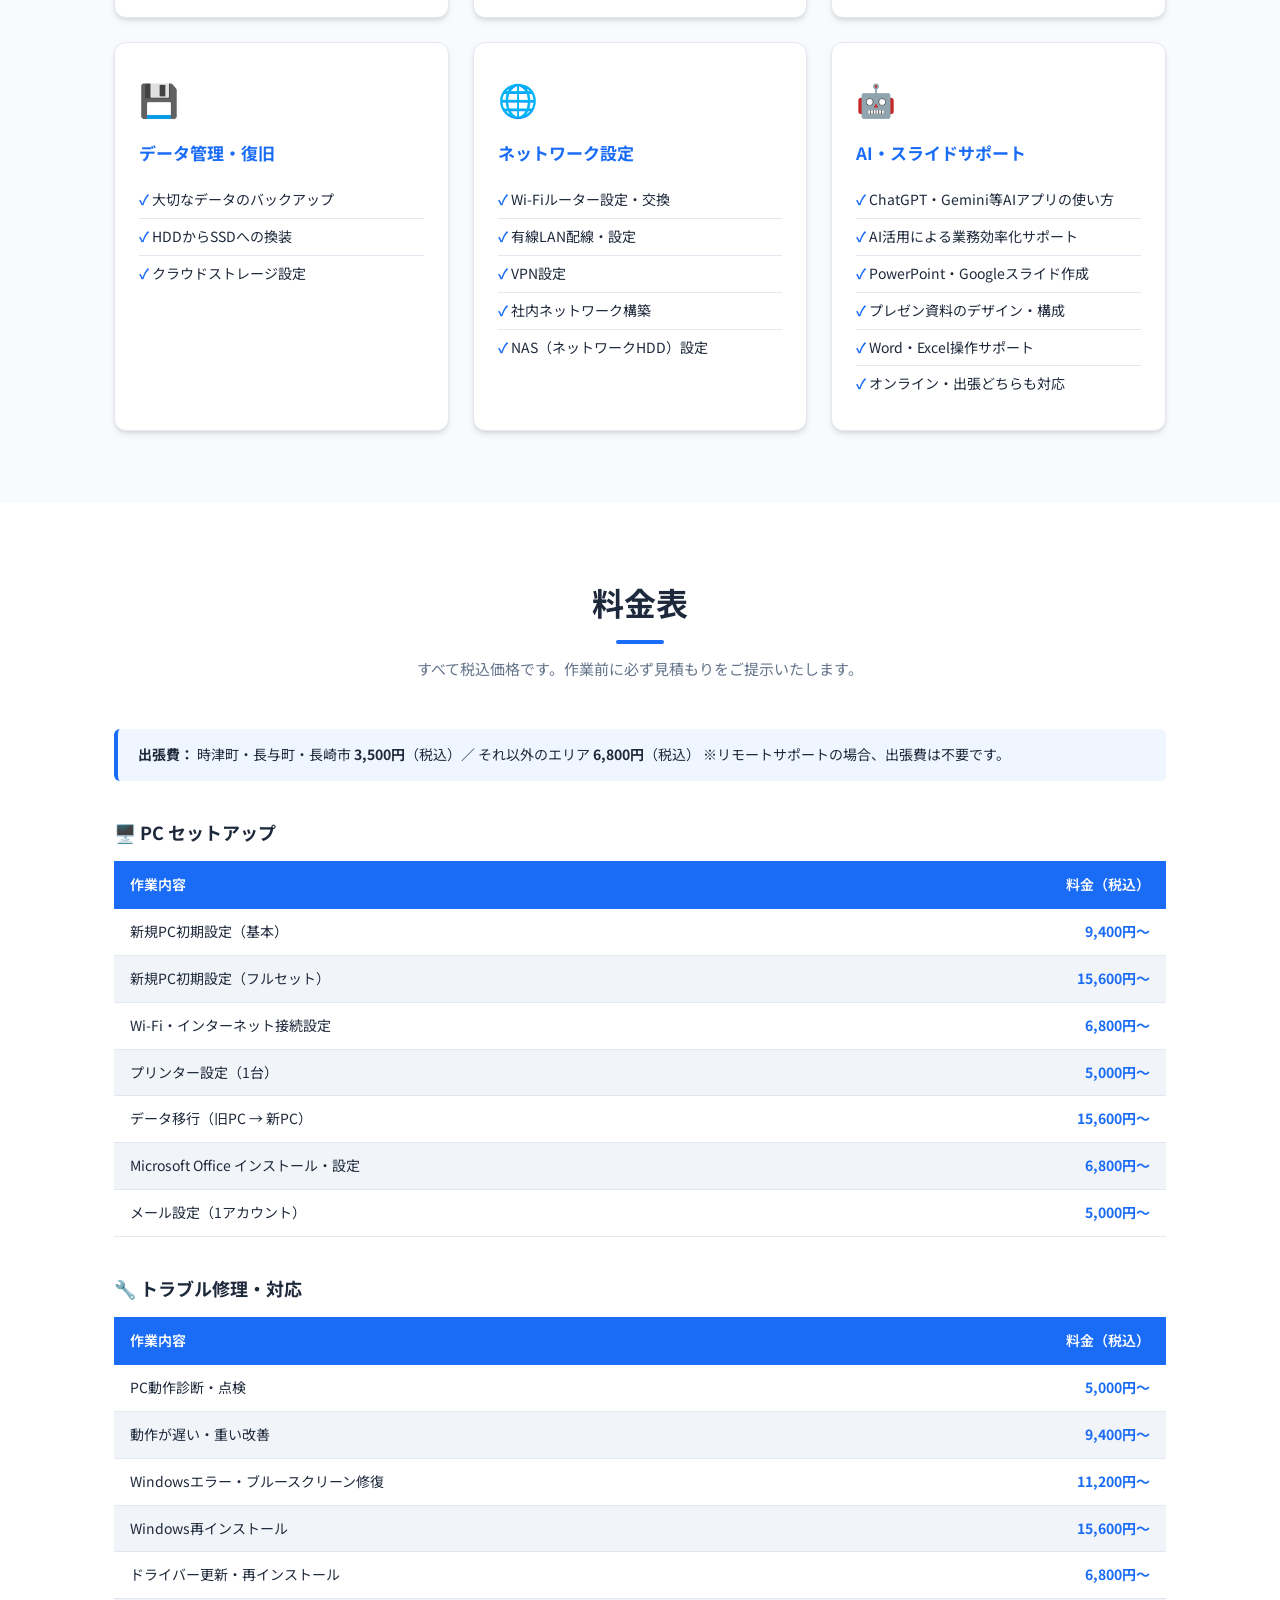
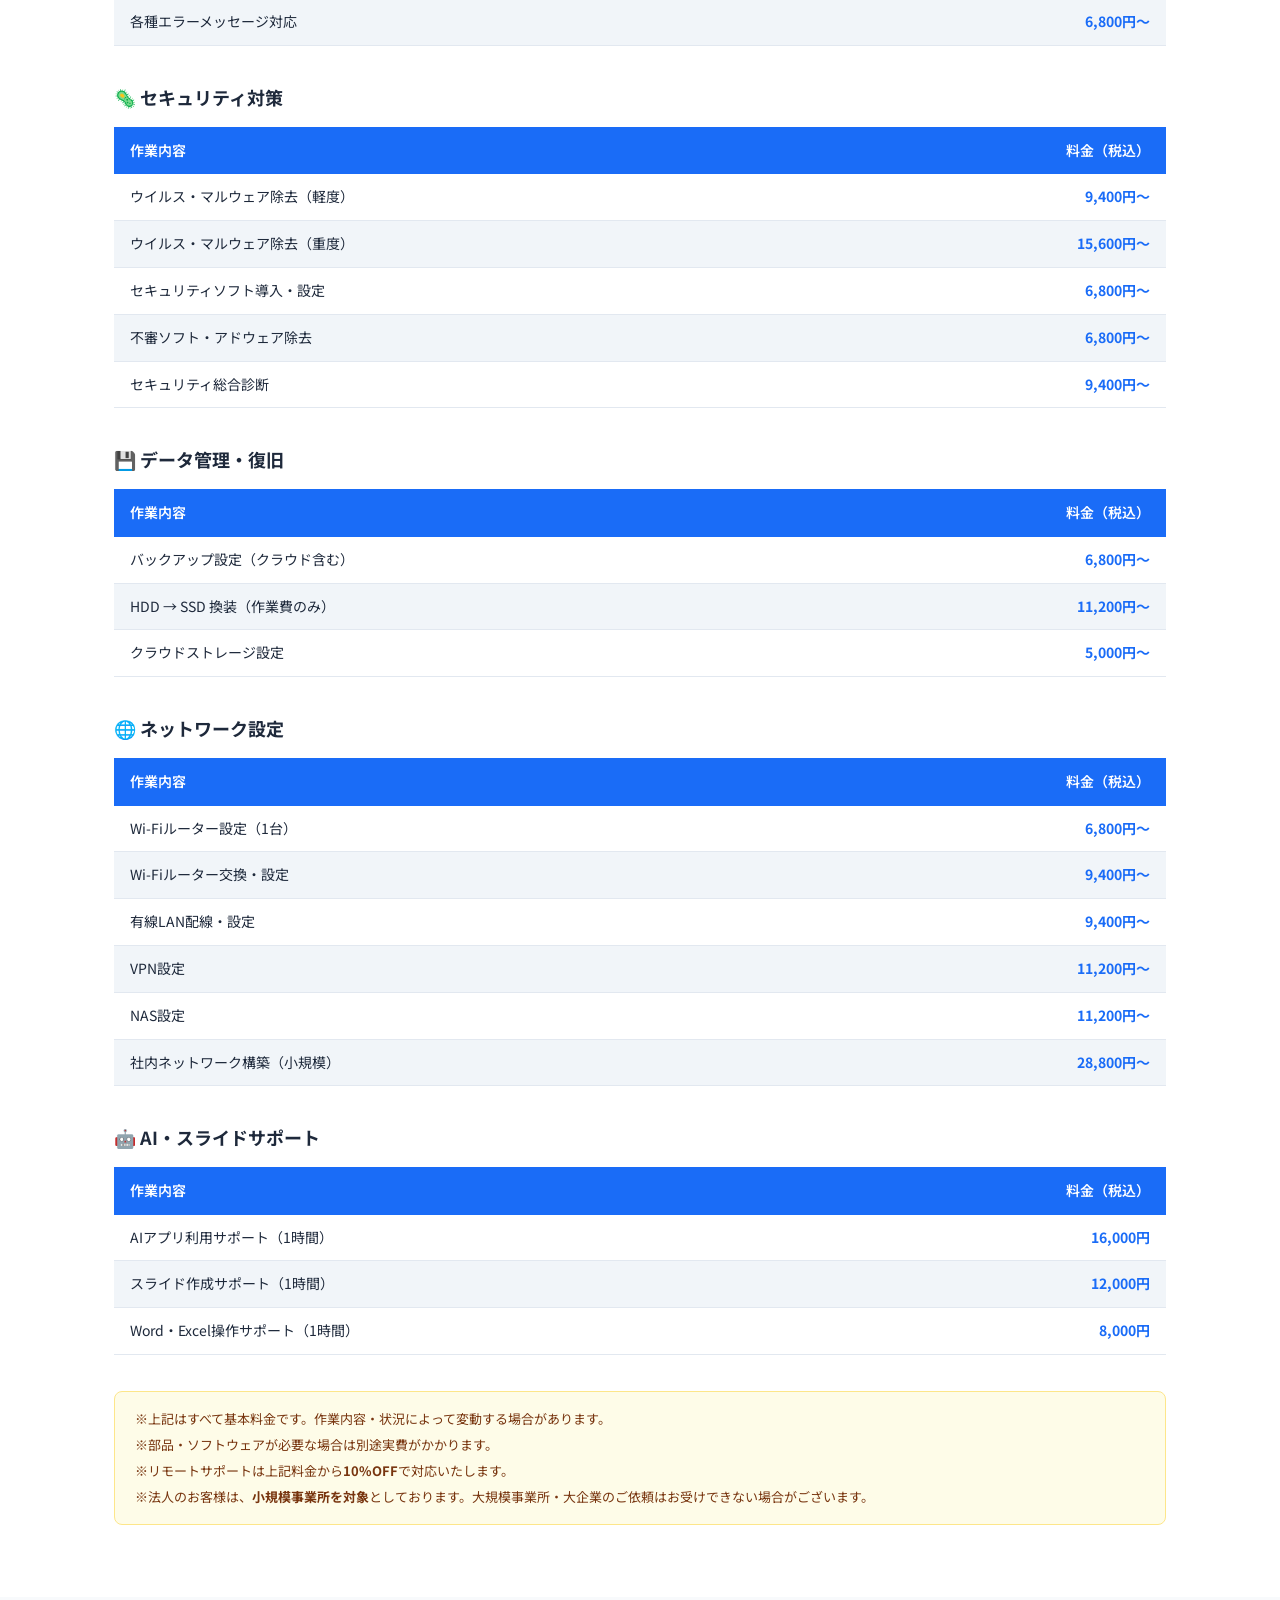
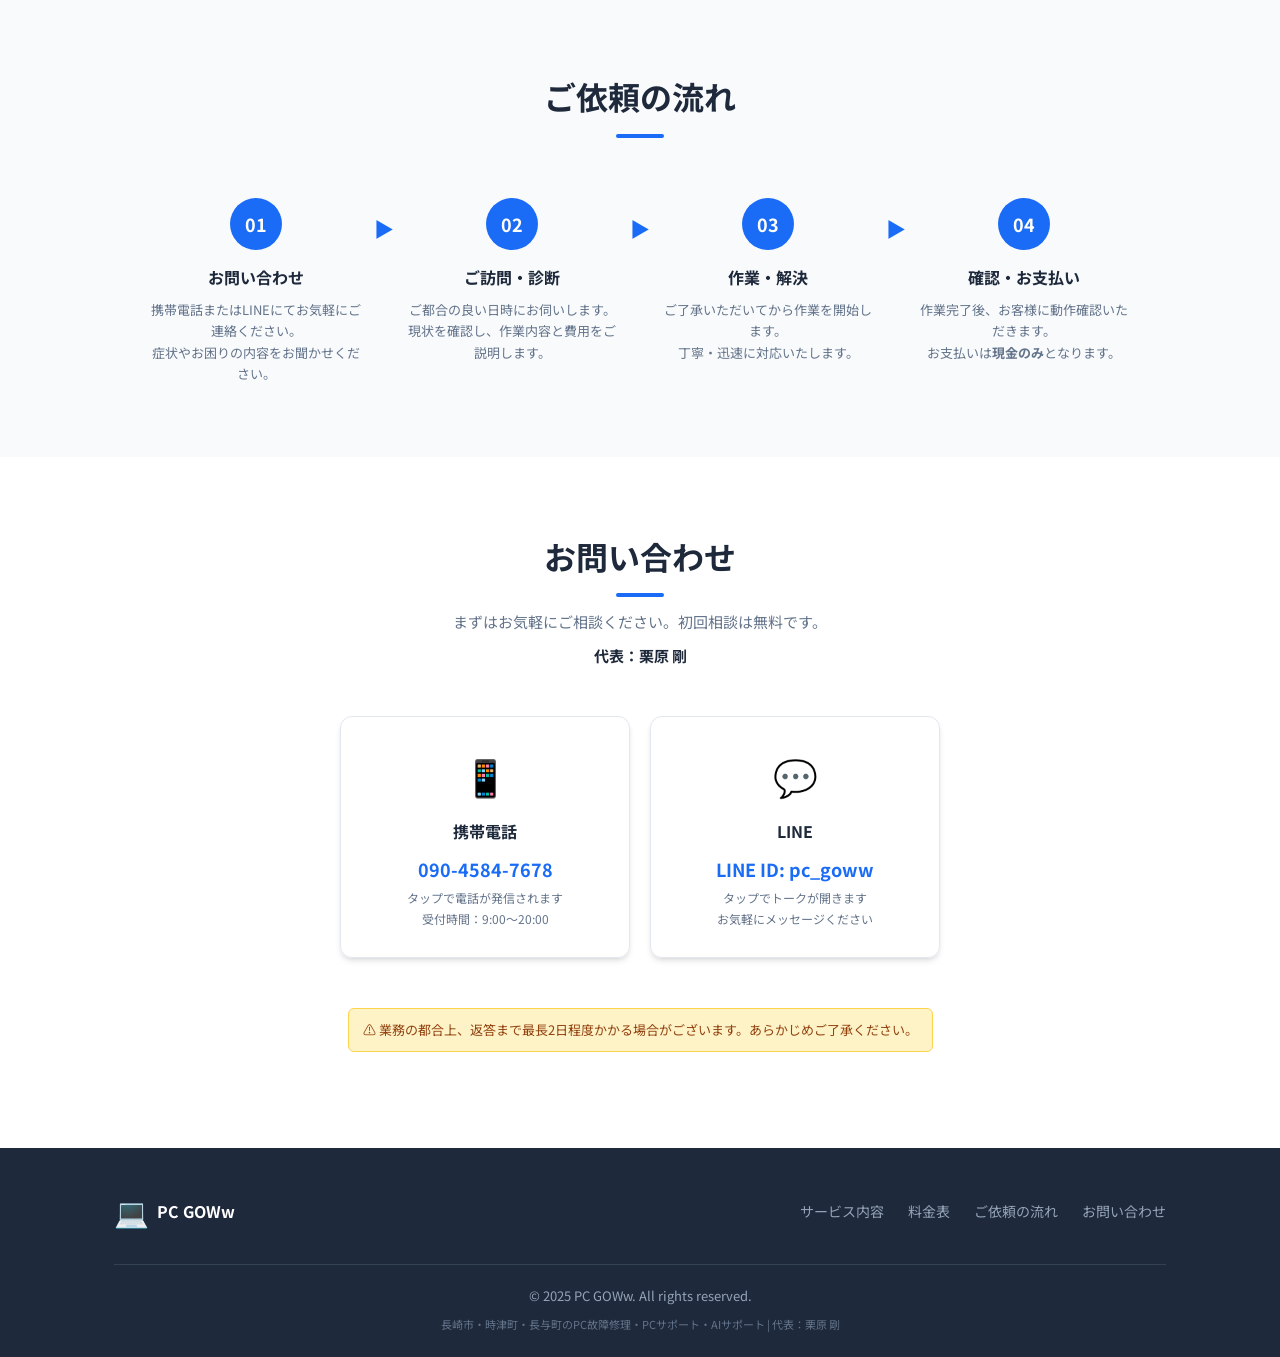
==== commit c3da80e1: "連絡先を携帯・LINEのみに変更・全価格2割削減・チラシ作成 - 連絡先をメール・Instagramから携帯(090-4584-7678)・LINEのみに変更 - 全サービス料金を一律20%値下げ -" ====
--- a/index.html
+++ b/index.html
@@ -228,13 +228,13 @@
               <tr><th>作業内容</th><th>料金（税込）</th></tr>
             </thead>
             <tbody>
-              <tr><td>新規PC初期設定（基本）</td><td class="price">11,800円〜</td></tr>
-              <tr><td>新規PC初期設定（フルセット）</td><td class="price">19,500円〜</td></tr>
-              <tr><td>Wi-Fi・インターネット接続設定</td><td class="price">8,500円〜</td></tr>
-              <tr><td>プリンター設定（1台）</td><td class="price">6,300円〜</td></tr>
-              <tr><td>データ移行（旧PC → 新PC）</td><td class="price">19,500円〜</td></tr>
-              <tr><td>Microsoft Office インストール・設定</td><td class="price">8,500円〜</td></tr>
-              <tr><td>メール設定（1アカウント）</td><td class="price">6,300円〜</td></tr>
+              <tr><td>新規PC初期設定（基本）</td><td class="price">9,400円〜</td></tr>
+              <tr><td>新規PC初期設定（フルセット）</td><td class="price">15,600円〜</td></tr>
+              <tr><td>Wi-Fi・インターネット接続設定</td><td class="price">6,800円〜</td></tr>
+              <tr><td>プリンター設定（1台）</td><td class="price">5,000円〜</td></tr>
+              <tr><td>データ移行（旧PC → 新PC）</td><td class="price">15,600円〜</td></tr>
+              <tr><td>Microsoft Office インストール・設定</td><td class="price">6,800円〜</td></tr>
+              <tr><td>メール設定（1アカウント）</td><td class="price">5,000円〜</td></tr>
             </tbody>
           </table>
         </div>
@@ -247,12 +247,12 @@
               <tr><th>作業内容</th><th>料金（税込）</th></tr>
             </thead>
             <tbody>
-              <tr><td>PC動作診断・点検</td><td class="price">6,300円〜</td></tr>
-              <tr><td>動作が遅い・重い改善</td><td class="price">11,800円〜</td></tr>
-              <tr><td>Windowsエラー・ブルースクリーン修復</td><td class="price">14,000円〜</td></tr>
-              <tr><td>Windows再インストール</td><td class="price">19,500円〜</td></tr>
-              <tr><td>ドライバー更新・再インストール</td><td class="price">8,500円〜</td></tr>
-              <tr><td>各種エラーメッセージ対応</td><td class="price">8,500円〜</td></tr>
+              <tr><td>PC動作診断・点検</td><td class="price">5,000円〜</td></tr>
+              <tr><td>動作が遅い・重い改善</td><td class="price">9,400円〜</td></tr>
+              <tr><td>Windowsエラー・ブルースクリーン修復</td><td class="price">11,200円〜</td></tr>
+              <tr><td>Windows再インストール</td><td class="price">15,600円〜</td></tr>
+              <tr><td>ドライバー更新・再インストール</td><td class="price">6,800円〜</td></tr>
+              <tr><td>各種エラーメッセージ対応</td><td class="price">6,800円〜</td></tr>
             </tbody>
           </table>
         </div>
@@ -265,11 +265,11 @@
               <tr><th>作業内容</th><th>料金（税込）</th></tr>
             </thead>
             <tbody>
-              <tr><td>ウイルス・マルウェア除去（軽度）</td><td class="price">11,800円〜</td></tr>
-              <tr><td>ウイルス・マルウェア除去（重度）</td><td class="price">19,500円〜</td></tr>
-              <tr><td>セキュリティソフト導入・設定</td><td class="price">8,500円〜</td></tr>
-              <tr><td>不審ソフト・アドウェア除去</td><td class="price">8,500円〜</td></tr>
-              <tr><td>セキュリティ総合診断</td><td class="price">11,800円〜</td></tr>
+              <tr><td>ウイルス・マルウェア除去（軽度）</td><td class="price">9,400円〜</td></tr>
+              <tr><td>ウイルス・マルウェア除去（重度）</td><td class="price">15,600円〜</td></tr>
+              <tr><td>セキュリティソフト導入・設定</td><td class="price">6,800円〜</td></tr>
+              <tr><td>不審ソフト・アドウェア除去</td><td class="price">6,800円〜</td></tr>
+              <tr><td>セキュリティ総合診断</td><td class="price">9,400円〜</td></tr>
             </tbody>
           </table>
         </div>
@@ -282,9 +282,9 @@
               <tr><th>作業内容</th><th>料金（税込）</th></tr>
             </thead>
             <tbody>
-              <tr><td>バックアップ設定（クラウド含む）</td><td class="price">8,500円〜</td></tr>
-              <tr><td>HDD → SSD 換装（作業費のみ）</td><td class="price">14,000円〜</td></tr>
-              <tr><td>クラウドストレージ設定</td><td class="price">6,300円〜</td></tr>
+              <tr><td>バックアップ設定（クラウド含む）</td><td class="price">6,800円〜</td></tr>
+              <tr><td>HDD → SSD 換装（作業費のみ）</td><td class="price">11,200円〜</td></tr>
+              <tr><td>クラウドストレージ設定</td><td class="price">5,000円〜</td></tr>
             </tbody>
           </table>
         </div>
@@ -297,12 +297,12 @@
               <tr><th>作業内容</th><th>料金（税込）</th></tr>
             </thead>
             <tbody>
-              <tr><td>Wi-Fiルーター設定（1台）</td><td class="price">8,500円〜</td></tr>
-              <tr><td>Wi-Fiルーター交換・設定</td><td class="price">11,800円〜</td></tr>
-              <tr><td>有線LAN配線・設定</td><td class="price">11,800円〜</td></tr>
-              <tr><td>VPN設定</td><td class="price">14,000円〜</td></tr>
-              <tr><td>NAS設定</td><td class="price">14,000円〜</td></tr>
-              <tr><td>社内ネットワーク構築（小規模）</td><td class="price">36,000円〜</td></tr>
+              <tr><td>Wi-Fiルーター設定（1台）</td><td class="price">6,800円〜</td></tr>
+              <tr><td>Wi-Fiルーター交換・設定</td><td class="price">9,400円〜</td></tr>
+              <tr><td>有線LAN配線・設定</td><td class="price">9,400円〜</td></tr>
+              <tr><td>VPN設定</td><td class="price">11,200円〜</td></tr>
+              <tr><td>NAS設定</td><td class="price">11,200円〜</td></tr>
+              <tr><td>社内ネットワーク構築（小規模）</td><td class="price">28,800円〜</td></tr>
             </tbody>
           </table>
         </div>
@@ -315,9 +315,9 @@
               <tr><th>作業内容</th><th>料金（税込）</th></tr>
             </thead>
             <tbody>
-              <tr><td>AIアプリ利用サポート（1時間）</td><td class="price">20,000円</td></tr>
-              <tr><td>スライド作成サポート（1時間）</td><td class="price">15,000円</td></tr>
-              <tr><td>Word・Excel操作サポート（1時間）</td><td class="price">10,000円</td></tr>
+              <tr><td>AIアプリ利用サポート（1時間）</td><td class="price">16,000円</td></tr>
+              <tr><td>スライド作成サポート（1時間）</td><td class="price">12,000円</td></tr>
+              <tr><td>Word・Excel操作サポート（1時間）</td><td class="price">8,000円</td></tr>
             </tbody>
           </table>
         </div>
@@ -344,7 +344,7 @@
           <div class="step-number">01</div>
           <div class="step-content">
             <h3>お問い合わせ</h3>
-            <p>メール・Instagram DMにてお気軽にご連絡ください。<br>症状やお困りの内容をお聞かせください。</p>
+            <p>携帯電話またはLINEにてお気軽にご連絡ください。<br>症状やお困りの内容をお聞かせください。</p>
           </div>
         </div>
         <div class="flow-arrow">▶</div>
@@ -385,83 +385,26 @@
       </div>
 
       <!-- 連絡手段カード -->
-      <div class="contact-grid">
-        <a class="contact-card contact-card-link" href="mailto:pcgoww8@gmail.com?subject=PCサポートのお問い合わせ">
-          <div class="contact-icon">📧</div>
-          <h3>メール</h3>
-          <p class="contact-info">pcgoww8@gmail.com</p>
-          <p class="contact-hours">タップでメーラーが開きます</p>
+      <div class="contact-grid contact-grid-2">
+        <a class="contact-card contact-card-link" href="tel:09045847678">
+          <div class="contact-icon">📱</div>
+          <h3>携帯電話</h3>
+          <p class="contact-info">090-4584-7678</p>
+          <p class="contact-hours">タップで電話が発信されます</p>
+          <p class="contact-hours">受付時間：9:00〜20:00</p>
         </a>
-        <a class="contact-card contact-card-link" href="https://ig.me/m/pc_goww" target="_blank" rel="noopener noreferrer">
-          <div class="contact-icon contact-icon-instagram">
-            <svg xmlns="http://www.w3.org/2000/svg" viewBox="0 0 24 24" fill="currentColor" width="36" height="36"><path d="M12 2.163c3.204 0 3.584.012 4.85.07 3.252.148 4.771 1.691 4.919 4.919.058 1.265.069 1.645.069 4.849 0 3.205-.012 3.584-.069 4.849-.149 3.225-1.664 4.771-4.919 4.919-1.266.058-1.644.07-4.85.07-3.204 0-3.584-.012-4.849-.07-3.26-.149-4.771-1.699-4.919-4.92-.058-1.265-.07-1.644-.07-4.849 0-3.204.013-3.583.07-4.849.149-3.227 1.664-4.771 4.919-4.919 1.266-.057 1.645-.069 4.849-.069zm0-2.163c-3.259 0-3.667.014-4.947.072-4.358.2-6.78 2.618-6.98 6.98-.059 1.281-.073 1.689-.073 4.948 0 3.259.014 3.668.072 4.948.2 4.358 2.618 6.78 6.98 6.98 1.281.058 1.689.072 4.948.072 3.259 0 3.668-.014 4.948-.072 4.354-.2 6.782-2.618 6.979-6.98.059-1.28.073-1.689.073-4.948 0-3.259-.014-3.667-.072-4.947-.196-4.354-2.617-6.78-6.979-6.98-1.281-.059-1.69-.073-4.949-.073zm0 5.838c-3.403 0-6.162 2.759-6.162 6.162s2.759 6.163 6.162 6.163 6.162-2.759 6.162-6.163c0-3.403-2.759-6.162-6.162-6.162zm0 10.162c-2.209 0-4-1.79-4-4 0-2.209 1.791-4 4-4s4 1.791 4 4c0 2.21-1.791 4-4 4zm6.406-11.845c-.796 0-1.441.645-1.441 1.44s.645 1.44 1.441 1.44c.795 0 1.439-.645 1.439-1.44s-.644-1.44-1.439-1.44z"/></svg>
-          </div>
-          <h3>Instagram DM</h3>
-          <p class="contact-info">@pc_goww</p>
-          <p class="contact-hours">タップでDMが開きます</p>
+        <a class="contact-card contact-card-link" href="https://line.me/ti/p/pc_goww" target="_blank" rel="noopener noreferrer">
+          <div class="contact-icon">💬</div>
+          <h3>LINE</h3>
+          <p class="contact-info">LINE ID: pc_goww</p>
+          <p class="contact-hours">タップでトークが開きます</p>
+          <p class="contact-hours">お気軽にメッセージください</p>
         </a>
       </div>
 
-      <!-- お問い合わせフォーム（Formspree経由でメール受信） -->
       <div class="form-title-area">
-        <h3 class="form-title">📩 フォームでのお問い合わせ</h3>
-        <p class="form-subtitle">下記フォームを送信すると、メールで内容をお受け取りします。</p>
         <p class="form-notice">⚠️ 業務の都合上、返答まで最長2日程度かかる場合がございます。あらかじめご了承ください。</p>
       </div>
-
-      <!--
-        【設定方法】
-        1. https://formspree.io/ で無料アカウントを作成
-        2. 新しいフォームを作成してエンドポイントURL（https://formspree.io/f/XXXXXXXX）を取得
-        3. 下記 action="" の値をそのURLに置き換えてください
-      -->
-      <form class="contact-form" action="https://formspree.io/f/xeepvgyg" method="POST">
-        <div class="form-row">
-          <div class="form-group">
-            <label for="name">お名前 <span class="required">必須</span></label>
-            <input type="text" id="name" name="name" placeholder="山田 太郎" required>
-          </div>
-          <div class="form-group">
-            <label for="type">区分 <span class="required">必須</span></label>
-            <select id="type" name="type" required>
-              <option value="">選択してください</option>
-              <option value="personal">個人</option>
-              <option value="business">法人</option>
-            </select>
-          </div>
-        </div>
-        <div class="form-row">
-          <div class="form-group">
-            <label for="email">メールアドレス <span class="required">必須</span></label>
-            <input type="email" id="email" name="email" placeholder="example@email.com" required>
-          </div>
-          <div class="form-group">
-            <label for="phone">電話番号</label>
-            <input type="tel" id="phone" name="phone" placeholder="090-0000-0000">
-          </div>
-        </div>
-        <div class="form-group">
-          <label for="service">ご相談内容 <span class="required">必須</span></label>
-          <select id="service" name="service" required>
-            <option value="">選択してください</option>
-            <option value="setup">PCセットアップ</option>
-            <option value="trouble">トラブル修理・対応</option>
-            <option value="security">セキュリティ対策</option>
-            <option value="data">データ管理・復旧</option>
-            <option value="network">ネットワーク設定</option>
-            <option value="other">その他</option>
-          </select>
-        </div>
-        <div class="form-group">
-          <label for="message">詳しい内容・症状</label>
-          <textarea id="message" name="message" rows="5" placeholder="お困りの内容をできるだけ詳しくお聞かせください。"></textarea>
-        </div>
-        <!-- スパム対策（ハニーポット） -->
-        <input type="text" name="_gotcha" style="display:none">
-        <div class="form-submit">
-          <button type="submit" class="btn btn-primary btn-large">送信する</button>
-        </div>
-      </form>
     </div>
   </section>
 
--- a/style.css
+++ b/style.css
@@ -540,6 +540,13 @@
   margin-bottom: 48px;
 }
 
+.contact-grid-2 {
+  max-width: 600px;
+  margin-left: auto;
+  margin-right: auto;
+  margin-bottom: 32px;
+}
+
 .contact-card {
   text-align: center;
   padding: 28px 20px;
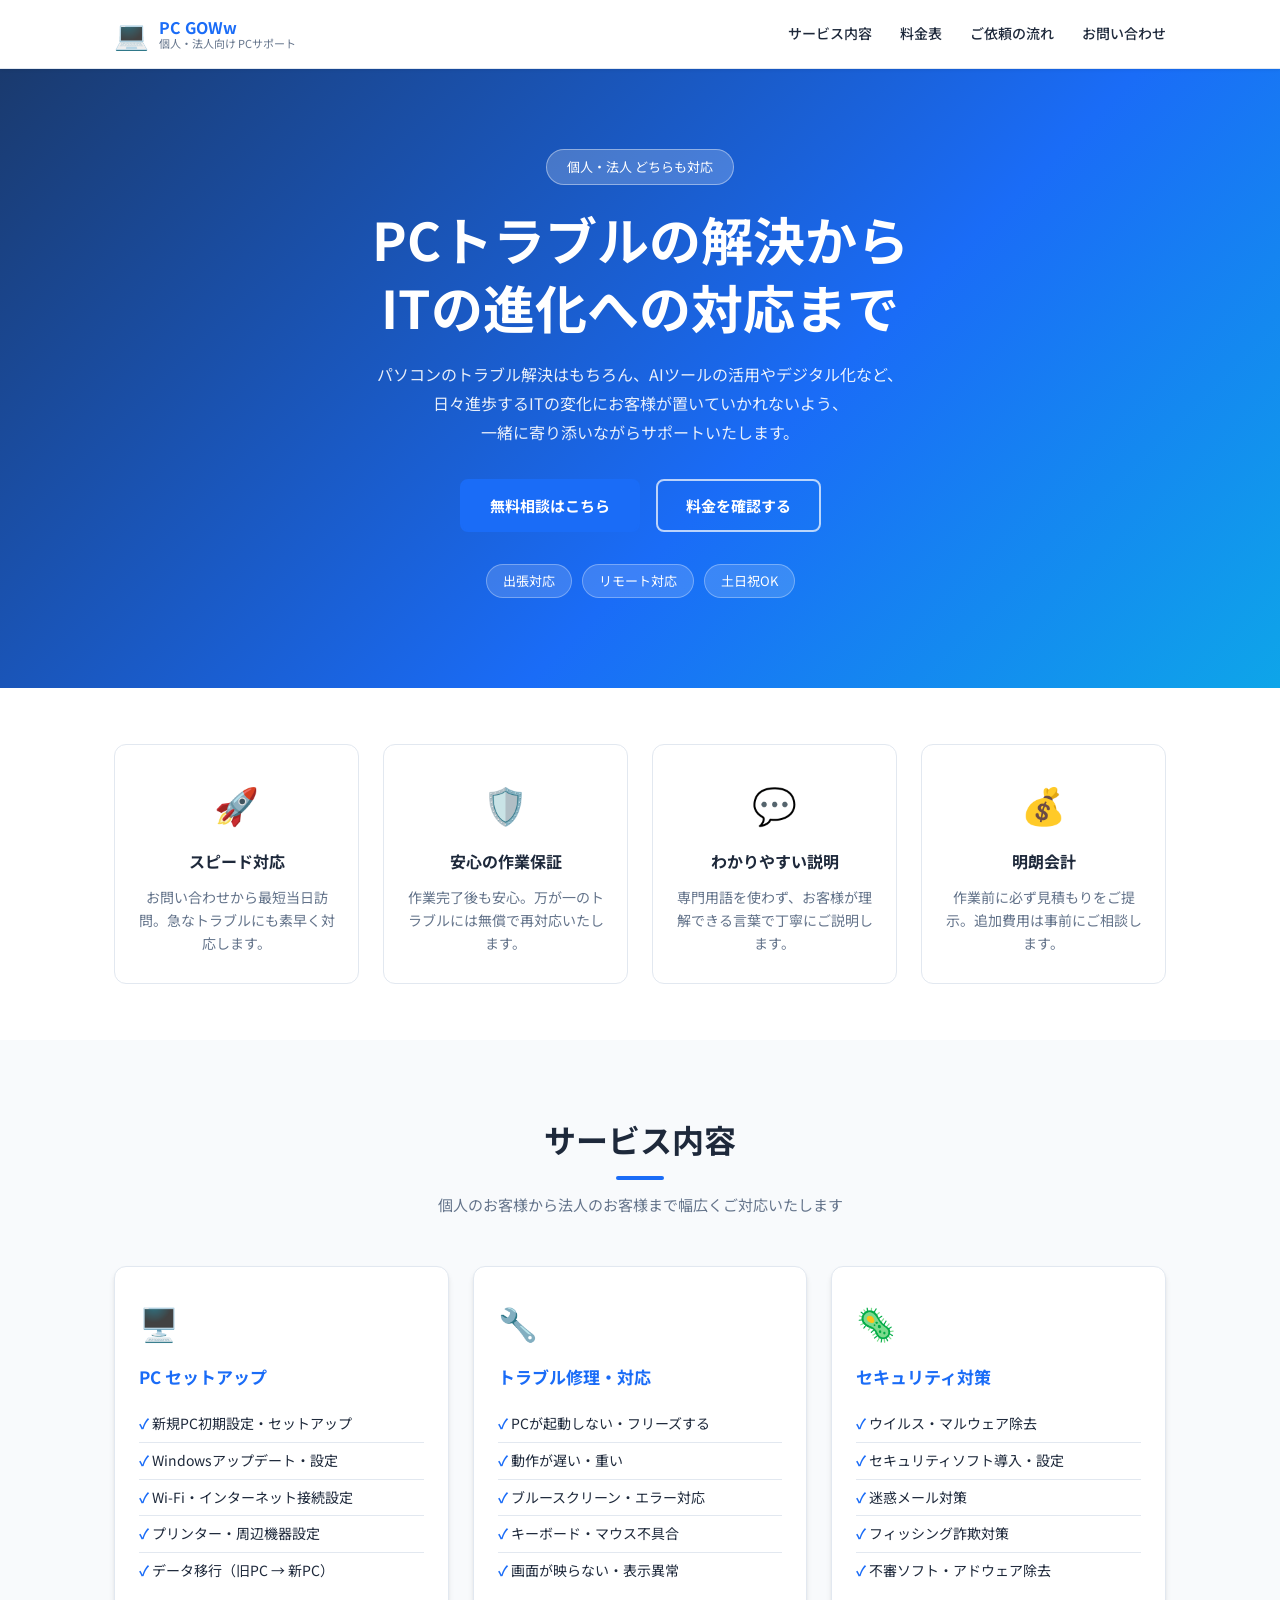
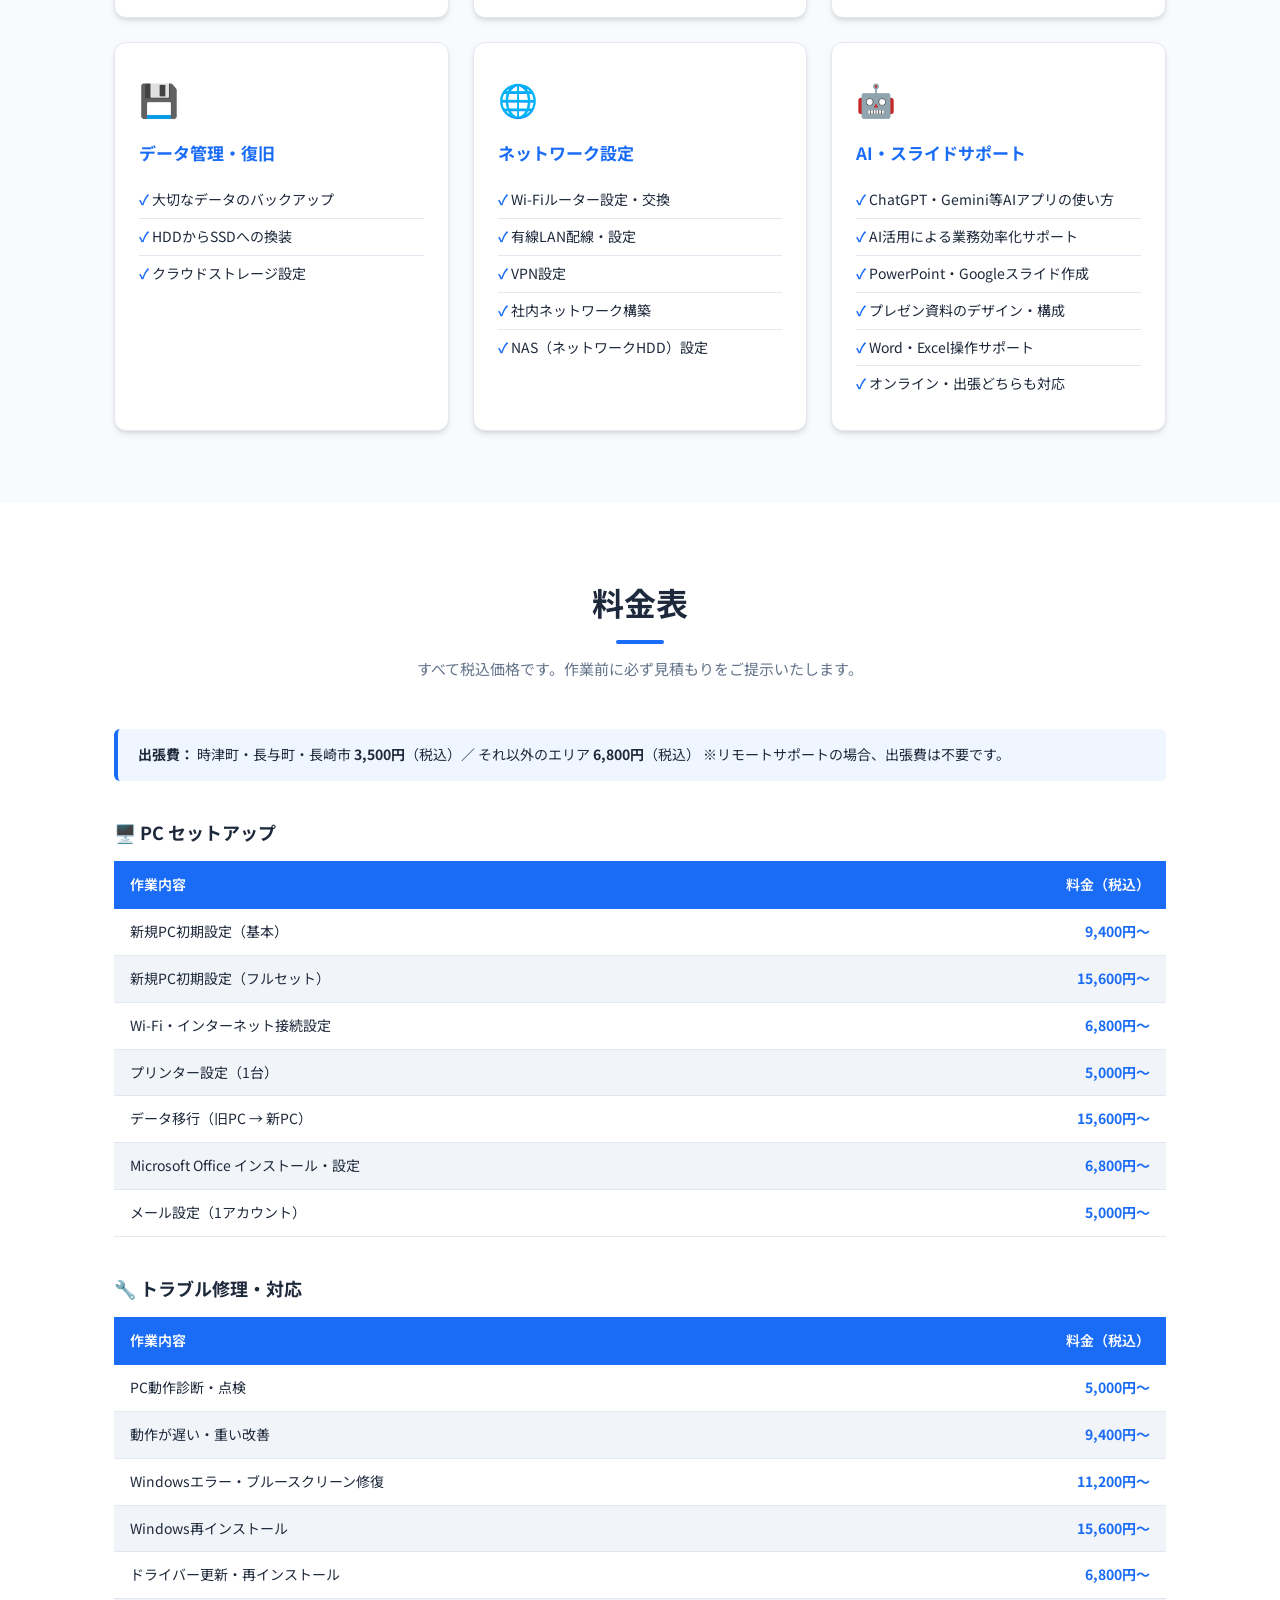
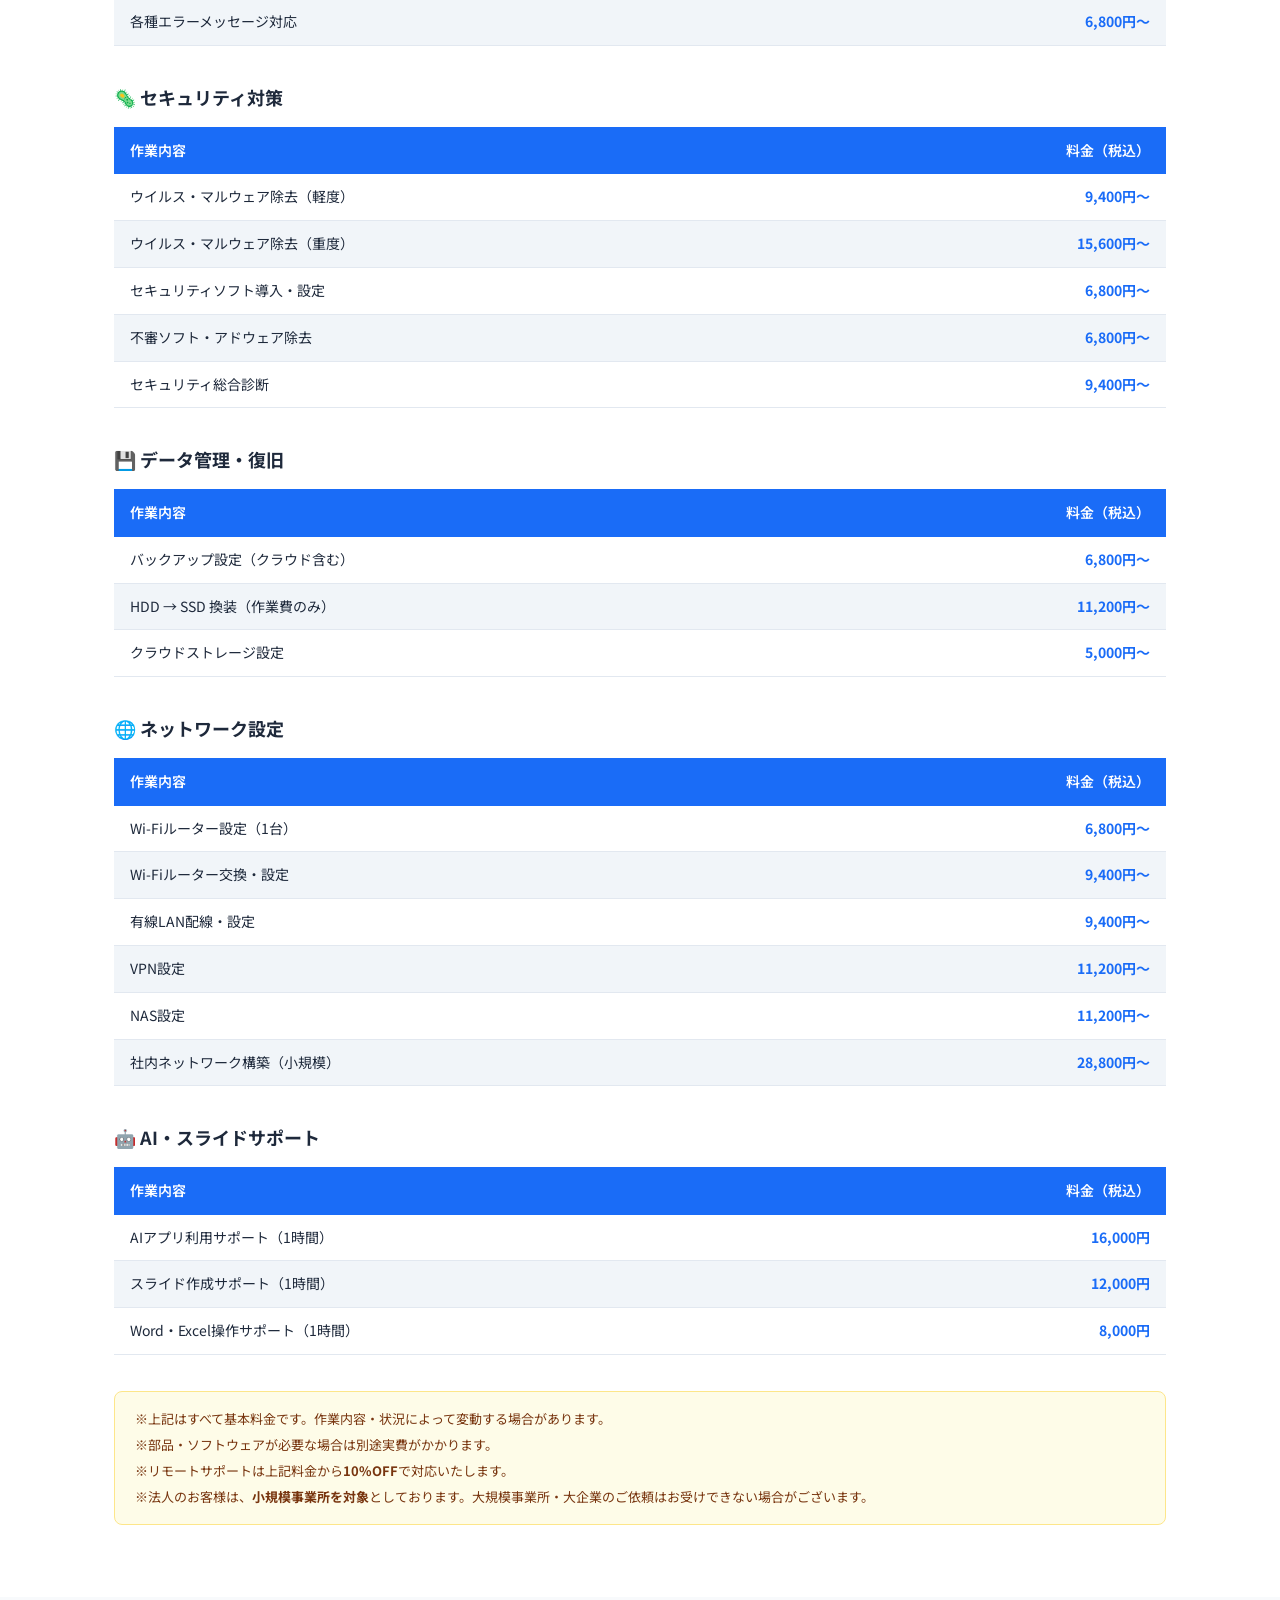
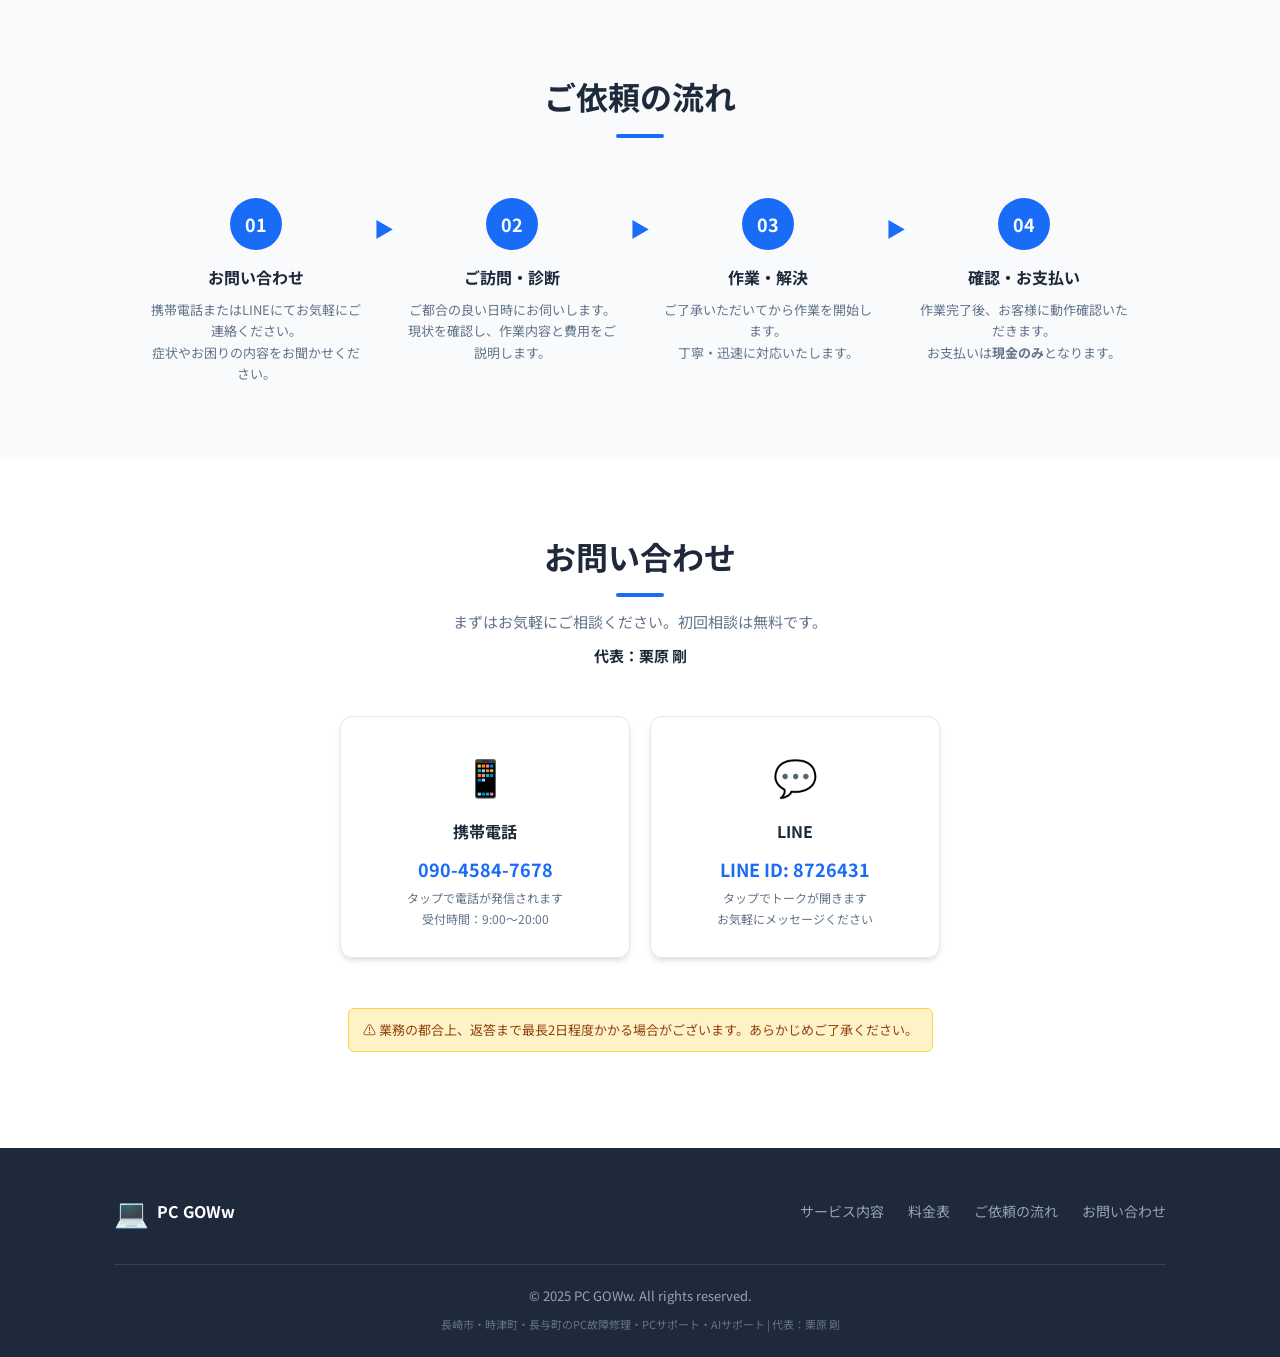
==== commit a15a059f: "LINE IDを8726431に更新（ウェブサイト・チラシ） https://claude.ai/code/session_01LxwNL2PycAcHc4sjVda4Pj" ====
--- a/index.html
+++ b/index.html
@@ -393,10 +393,10 @@
           <p class="contact-hours">タップで電話が発信されます</p>
           <p class="contact-hours">受付時間：9:00〜20:00</p>
         </a>
-        <a class="contact-card contact-card-link" href="https://line.me/ti/p/pc_goww" target="_blank" rel="noopener noreferrer">
+        <a class="contact-card contact-card-link" href="https://line.me/ti/p/~8726431" target="_blank" rel="noopener noreferrer">
           <div class="contact-icon">💬</div>
           <h3>LINE</h3>
-          <p class="contact-info">LINE ID: pc_goww</p>
+          <p class="contact-info">LINE ID: 8726431</p>
           <p class="contact-hours">タップでトークが開きます</p>
           <p class="contact-hours">お気軽にメッセージください</p>
         </a>
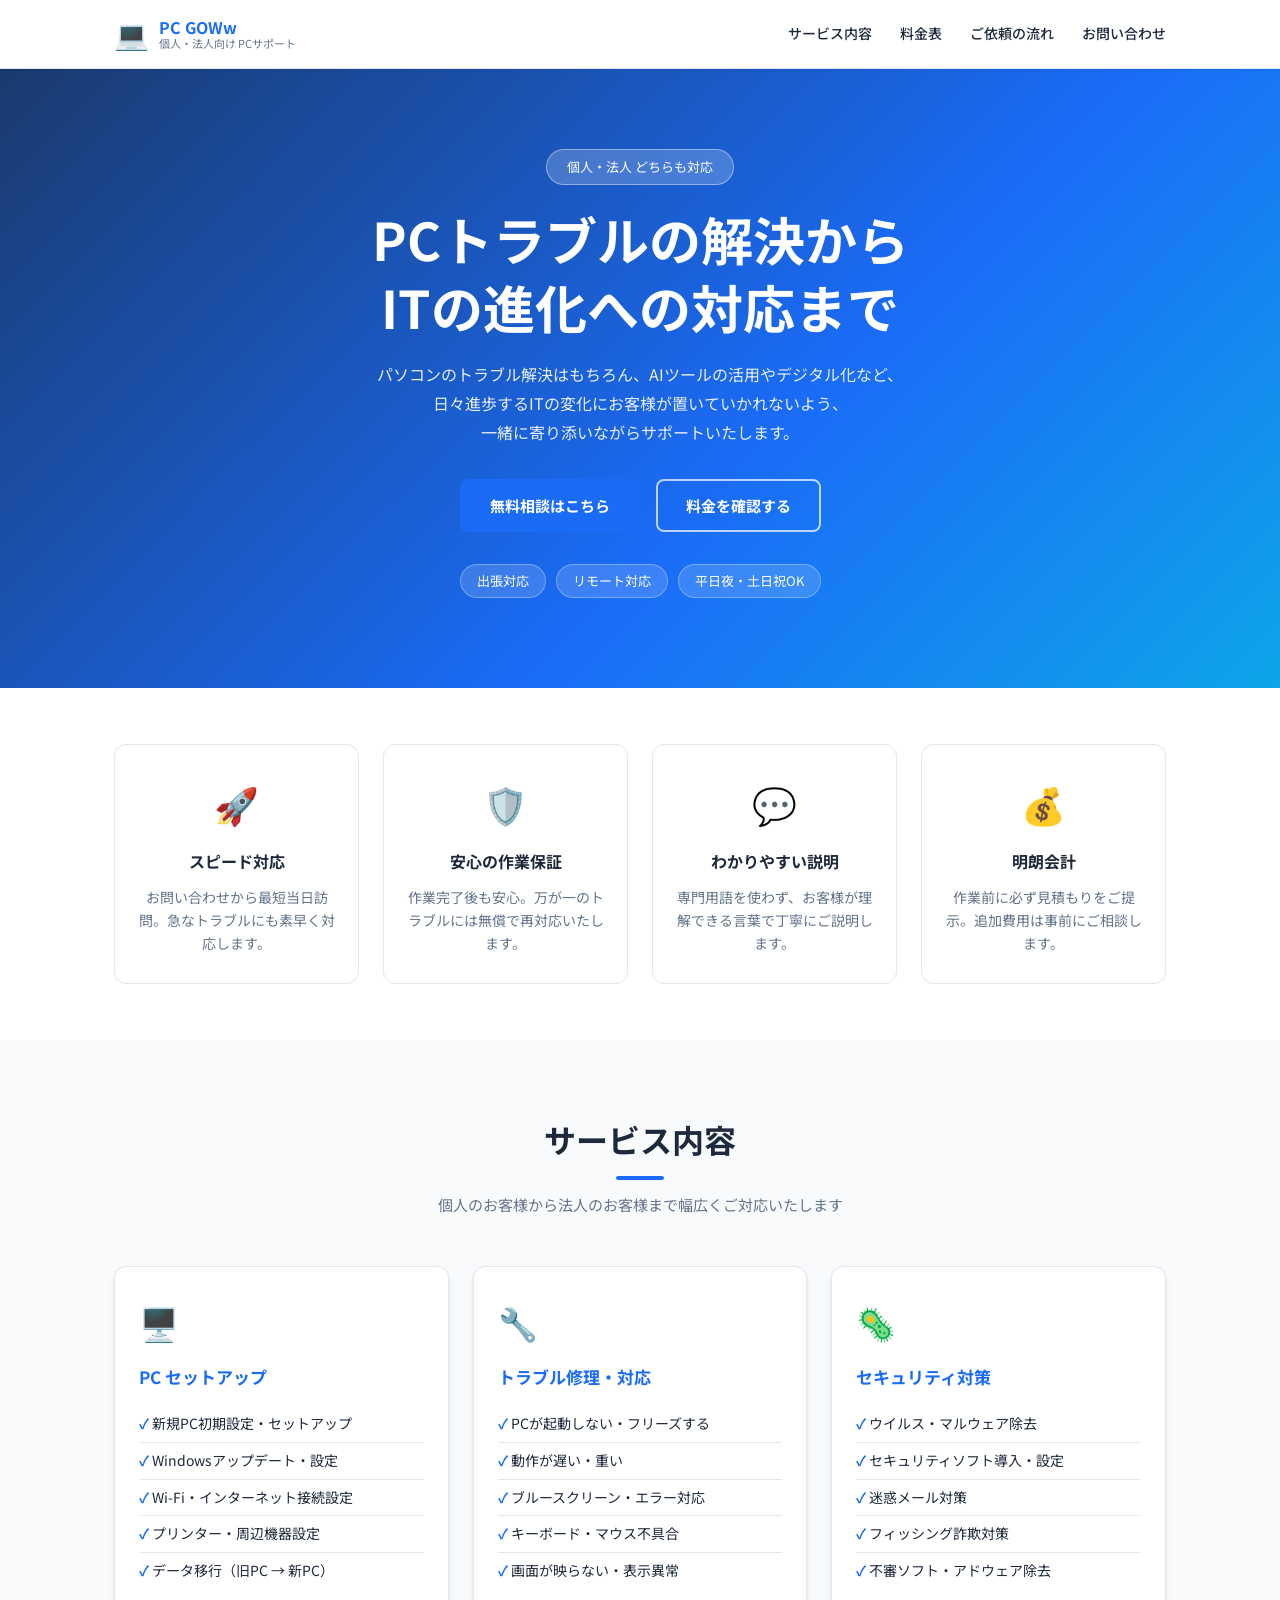
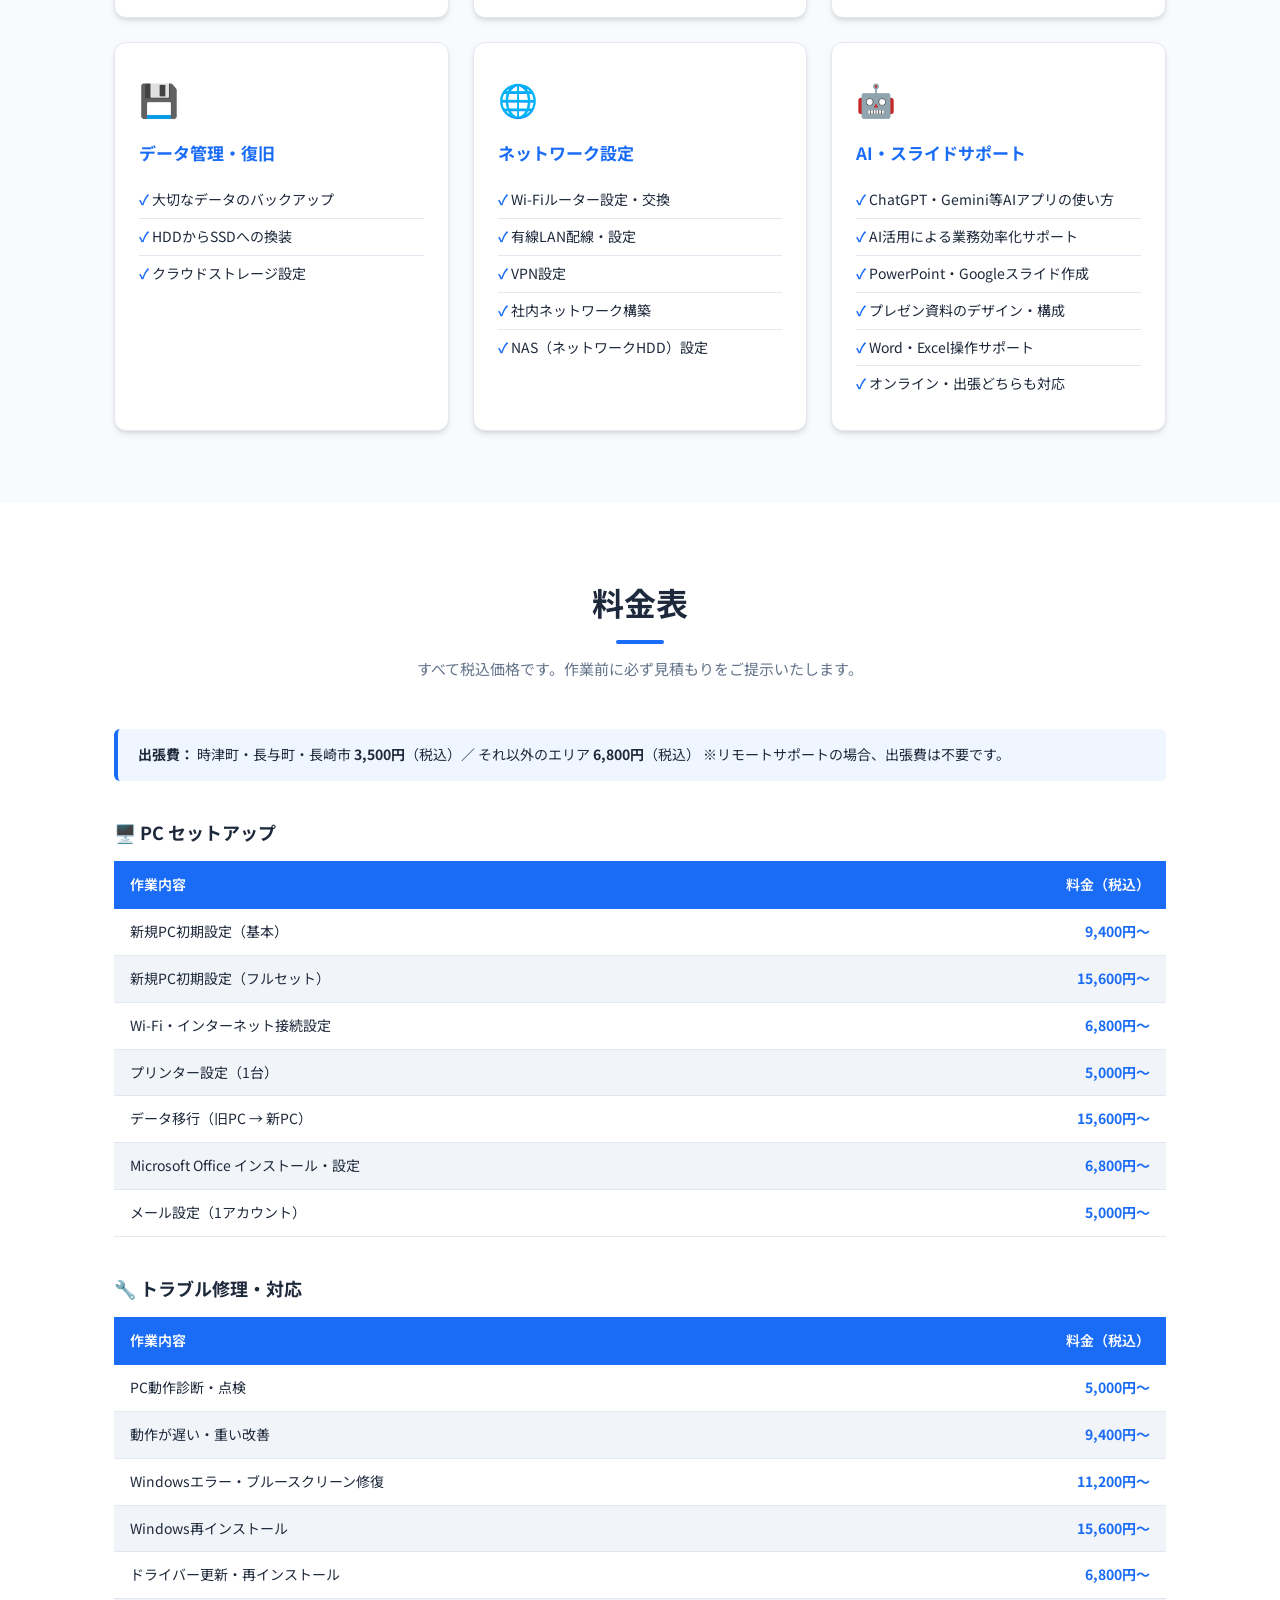
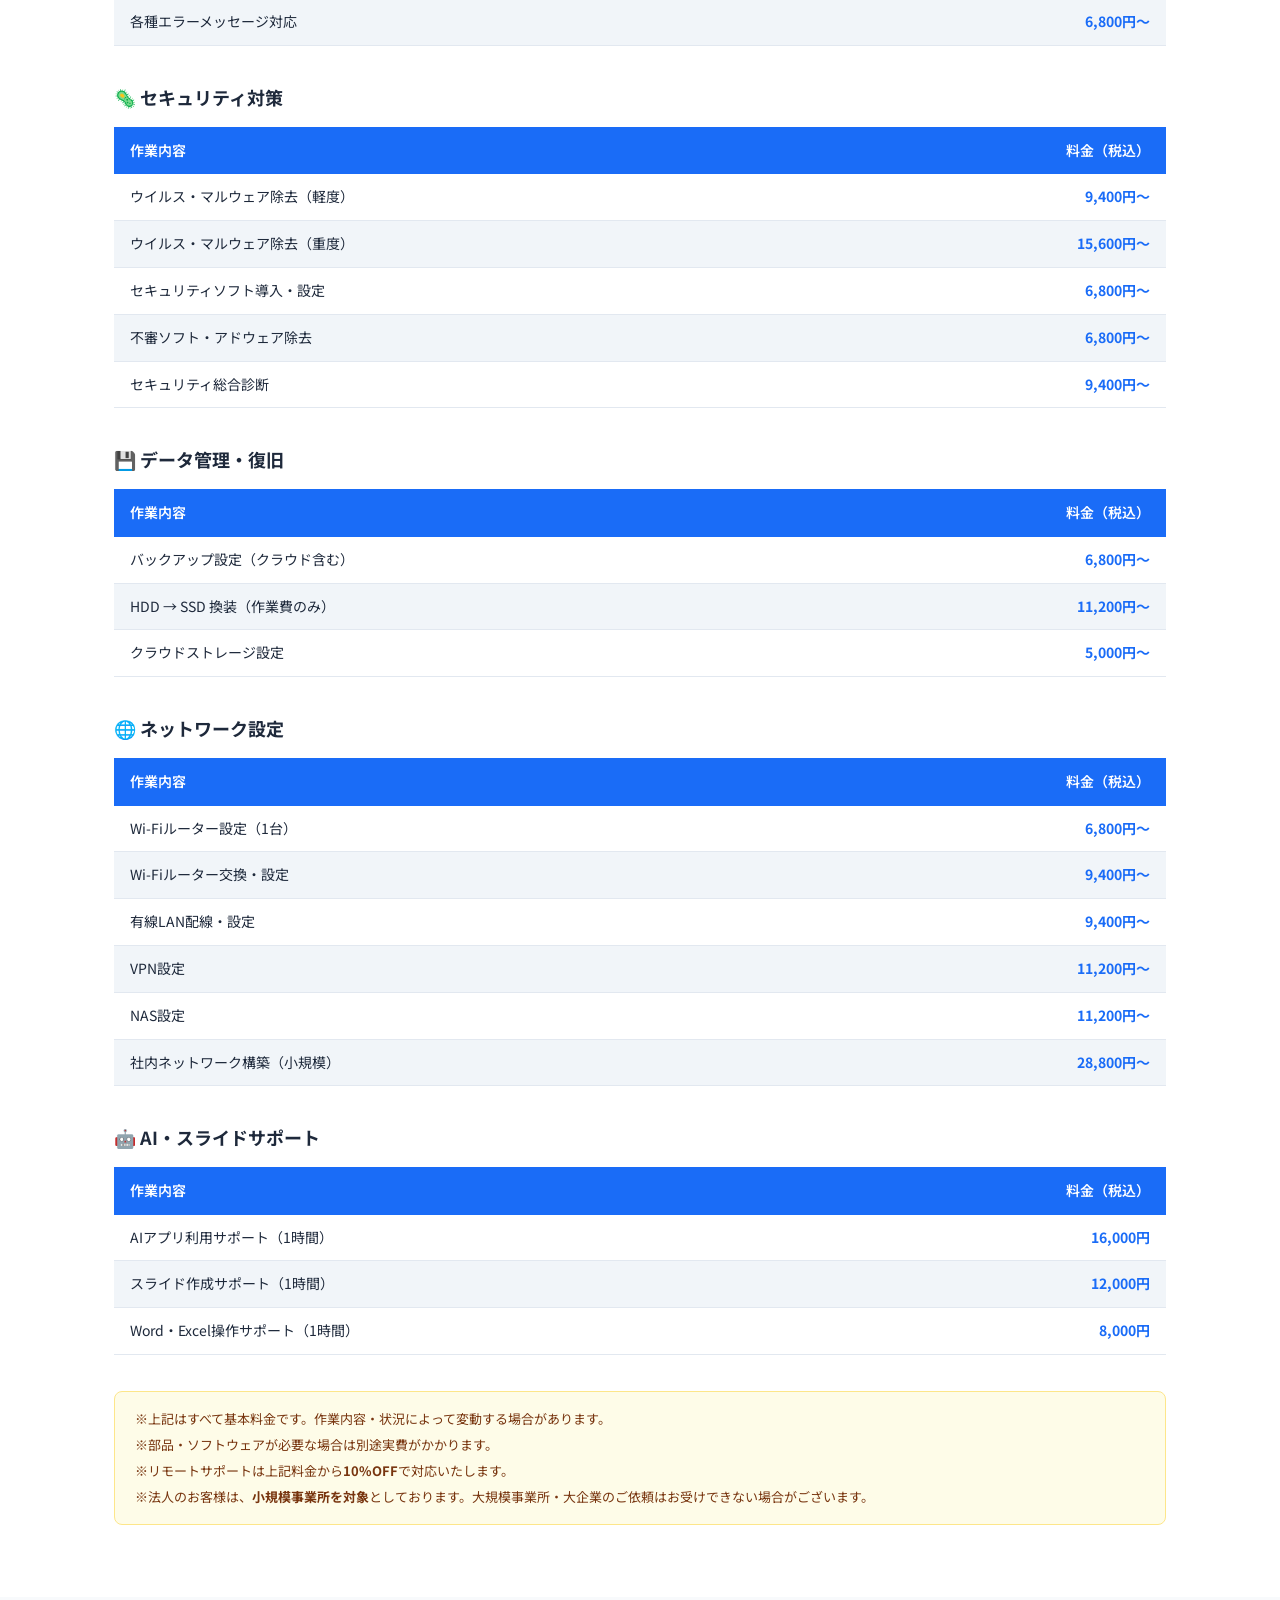
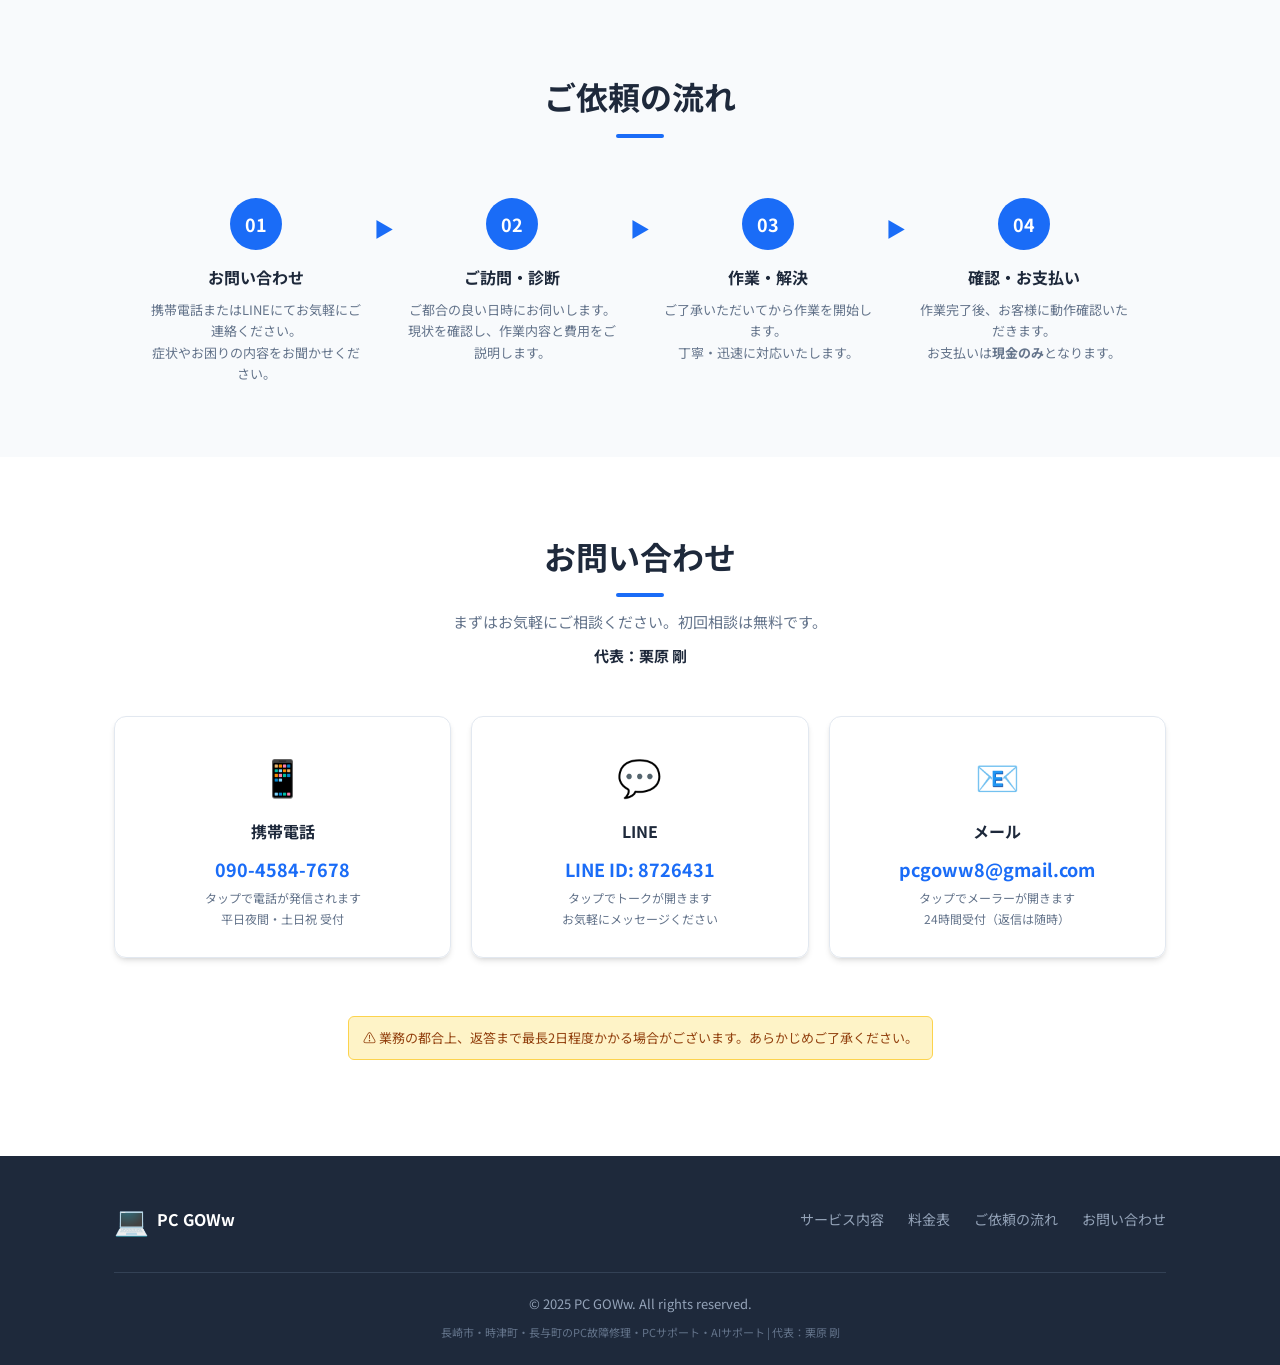
==== commit d4b2bd47: "受付時間を平日夜間・土日祝に変更・メール連絡先を復活 - 年中無休の表記を削除 - 受付時間を「平日夜間・土日祝」に変更 - メール（pcgoww8@gmail.com）の連絡先カードを追加 - チラ" ====
--- a/index.html
+++ b/index.html
@@ -85,7 +85,7 @@
         <div class="hero-badges">
           <span class="badge">出張対応</span>
           <span class="badge">リモート対応</span>
-          <span class="badge">土日祝OK</span>
+          <span class="badge">平日夜・土日祝OK</span>
         </div>
       </div>
     </div>
@@ -385,13 +385,13 @@
       </div>
 
       <!-- 連絡手段カード -->
-      <div class="contact-grid contact-grid-2">
+      <div class="contact-grid">
         <a class="contact-card contact-card-link" href="tel:09045847678">
           <div class="contact-icon">📱</div>
           <h3>携帯電話</h3>
           <p class="contact-info">090-4584-7678</p>
           <p class="contact-hours">タップで電話が発信されます</p>
-          <p class="contact-hours">受付時間：9:00〜20:00</p>
+          <p class="contact-hours">平日夜間・土日祝 受付</p>
         </a>
         <a class="contact-card contact-card-link" href="https://line.me/ti/p/~8726431" target="_blank" rel="noopener noreferrer">
           <div class="contact-icon">💬</div>
@@ -400,6 +400,13 @@
           <p class="contact-hours">タップでトークが開きます</p>
           <p class="contact-hours">お気軽にメッセージください</p>
         </a>
+        <a class="contact-card contact-card-link" href="mailto:pcgoww8@gmail.com?subject=PCサポートのお問い合わせ">
+          <div class="contact-icon">📧</div>
+          <h3>メール</h3>
+          <p class="contact-info">pcgoww8@gmail.com</p>
+          <p class="contact-hours">タップでメーラーが開きます</p>
+          <p class="contact-hours">24時間受付（返信は随時）</p>
+        </a>
       </div>
 
       <div class="form-title-area">
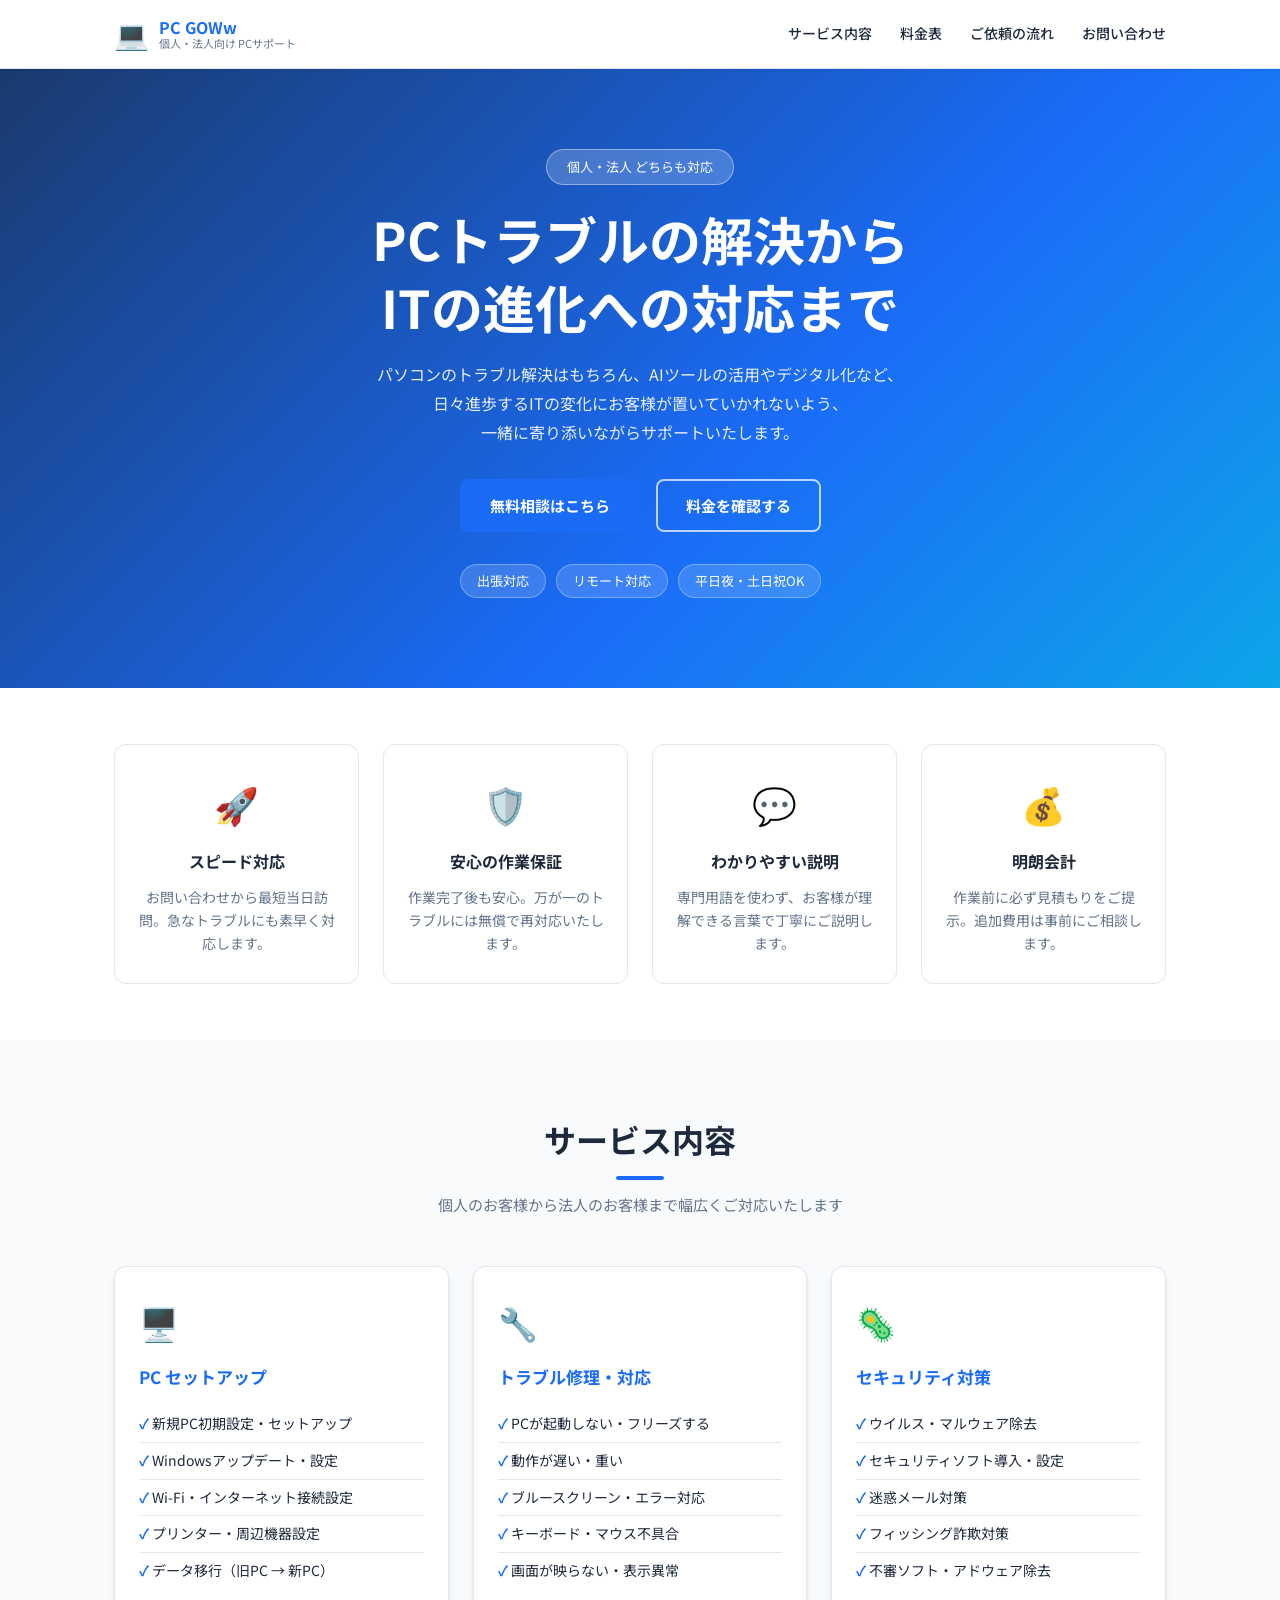
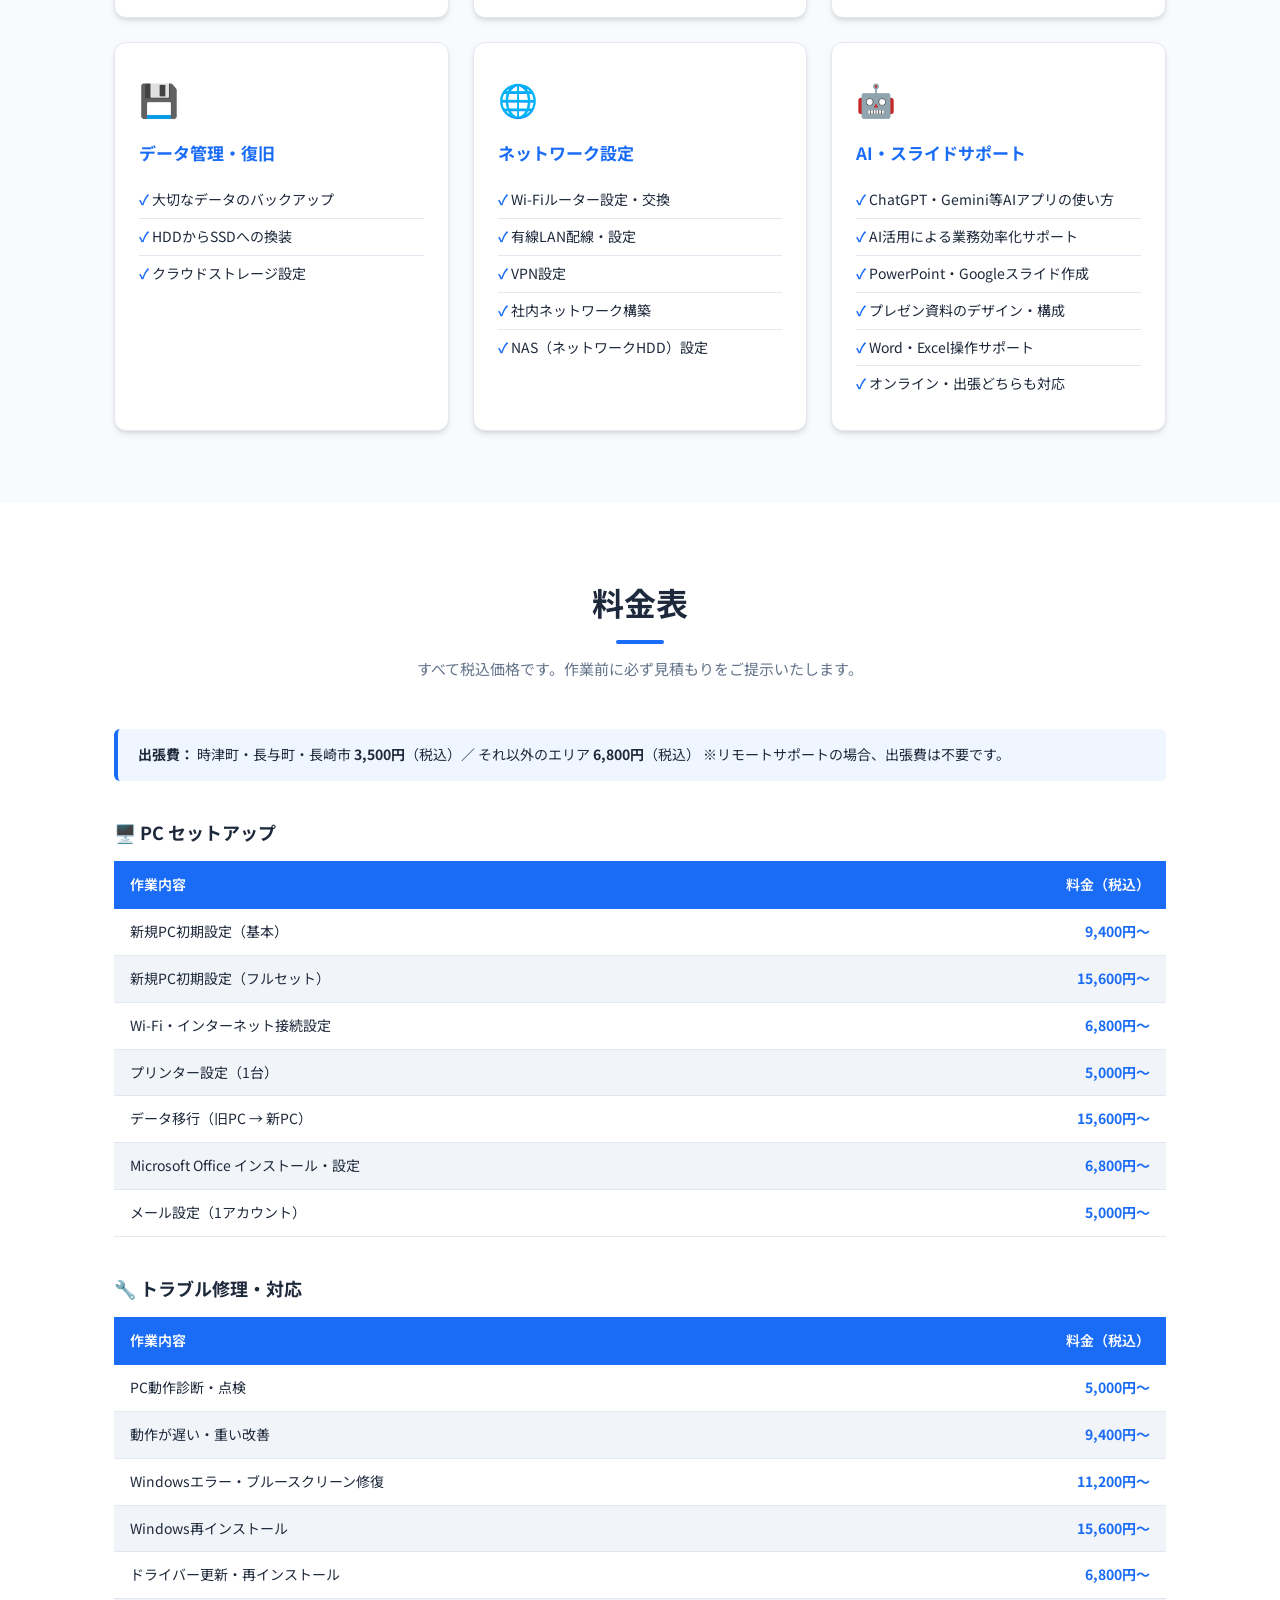
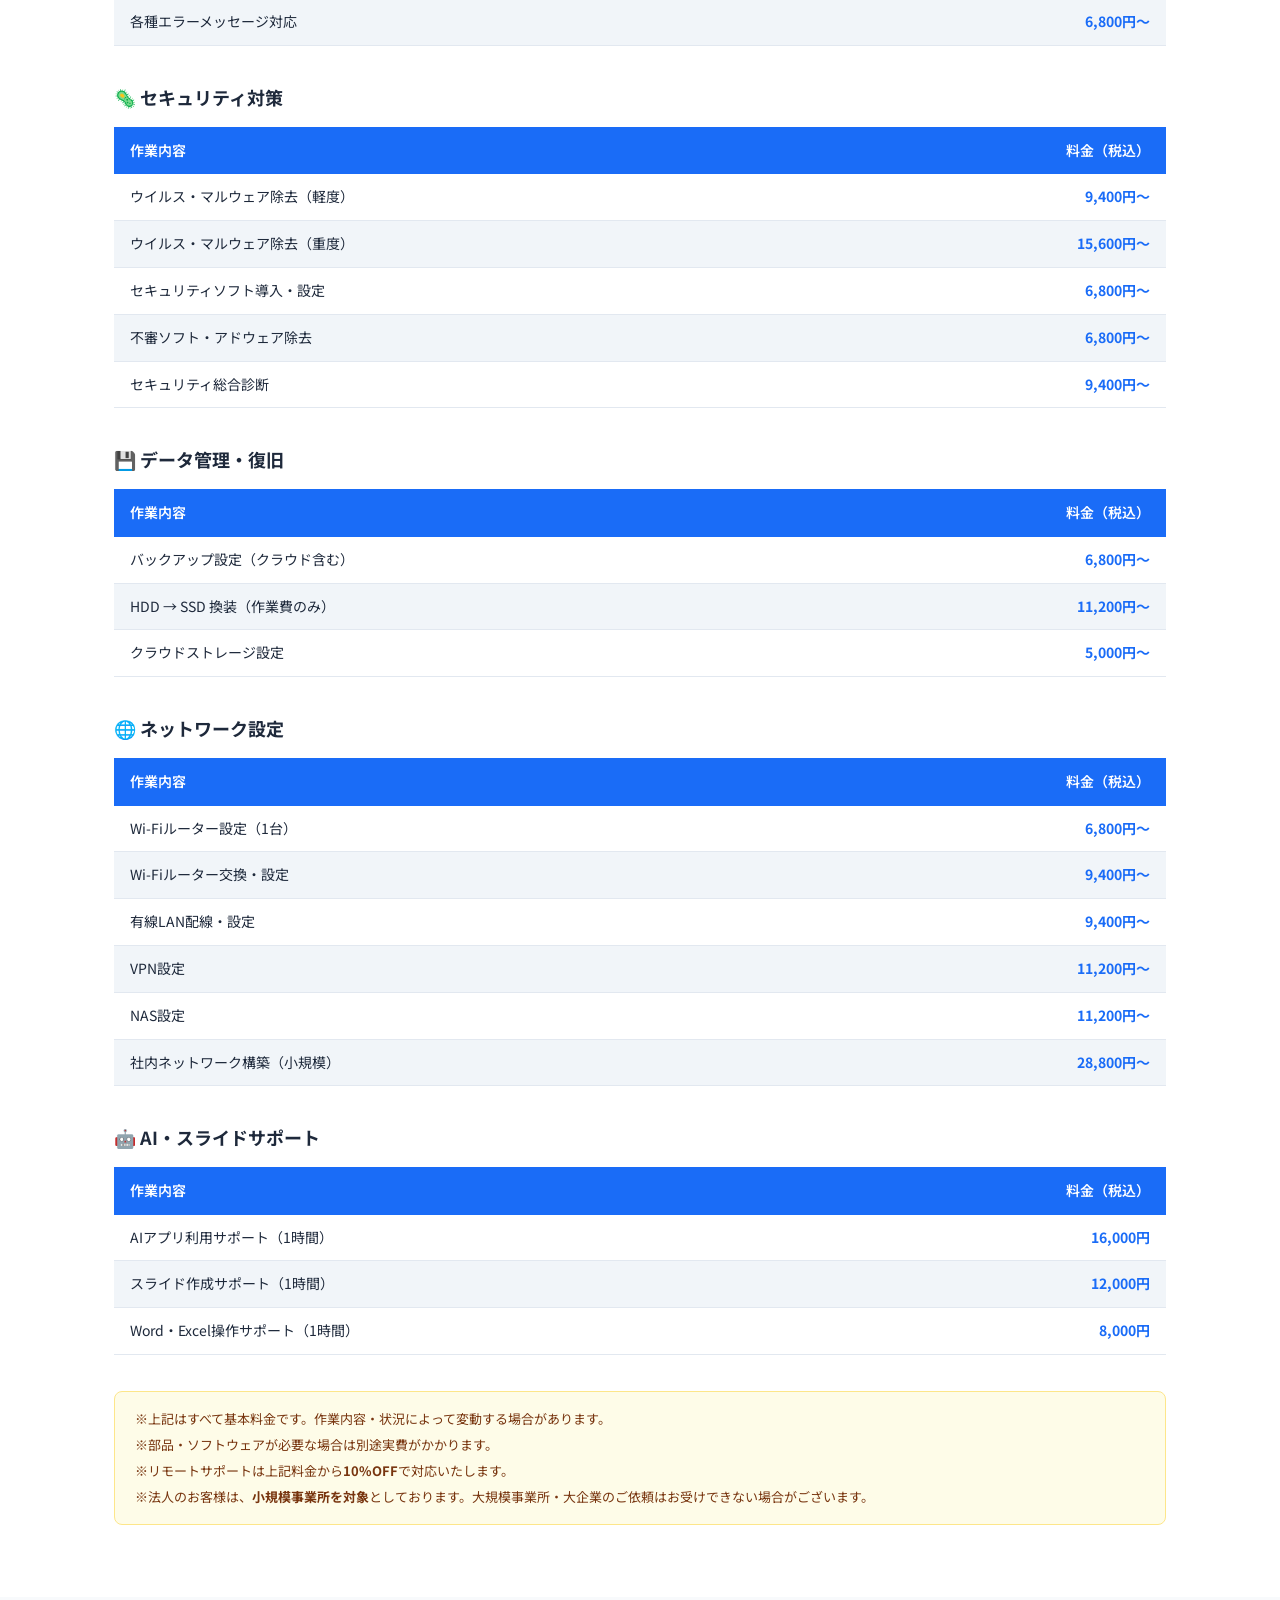
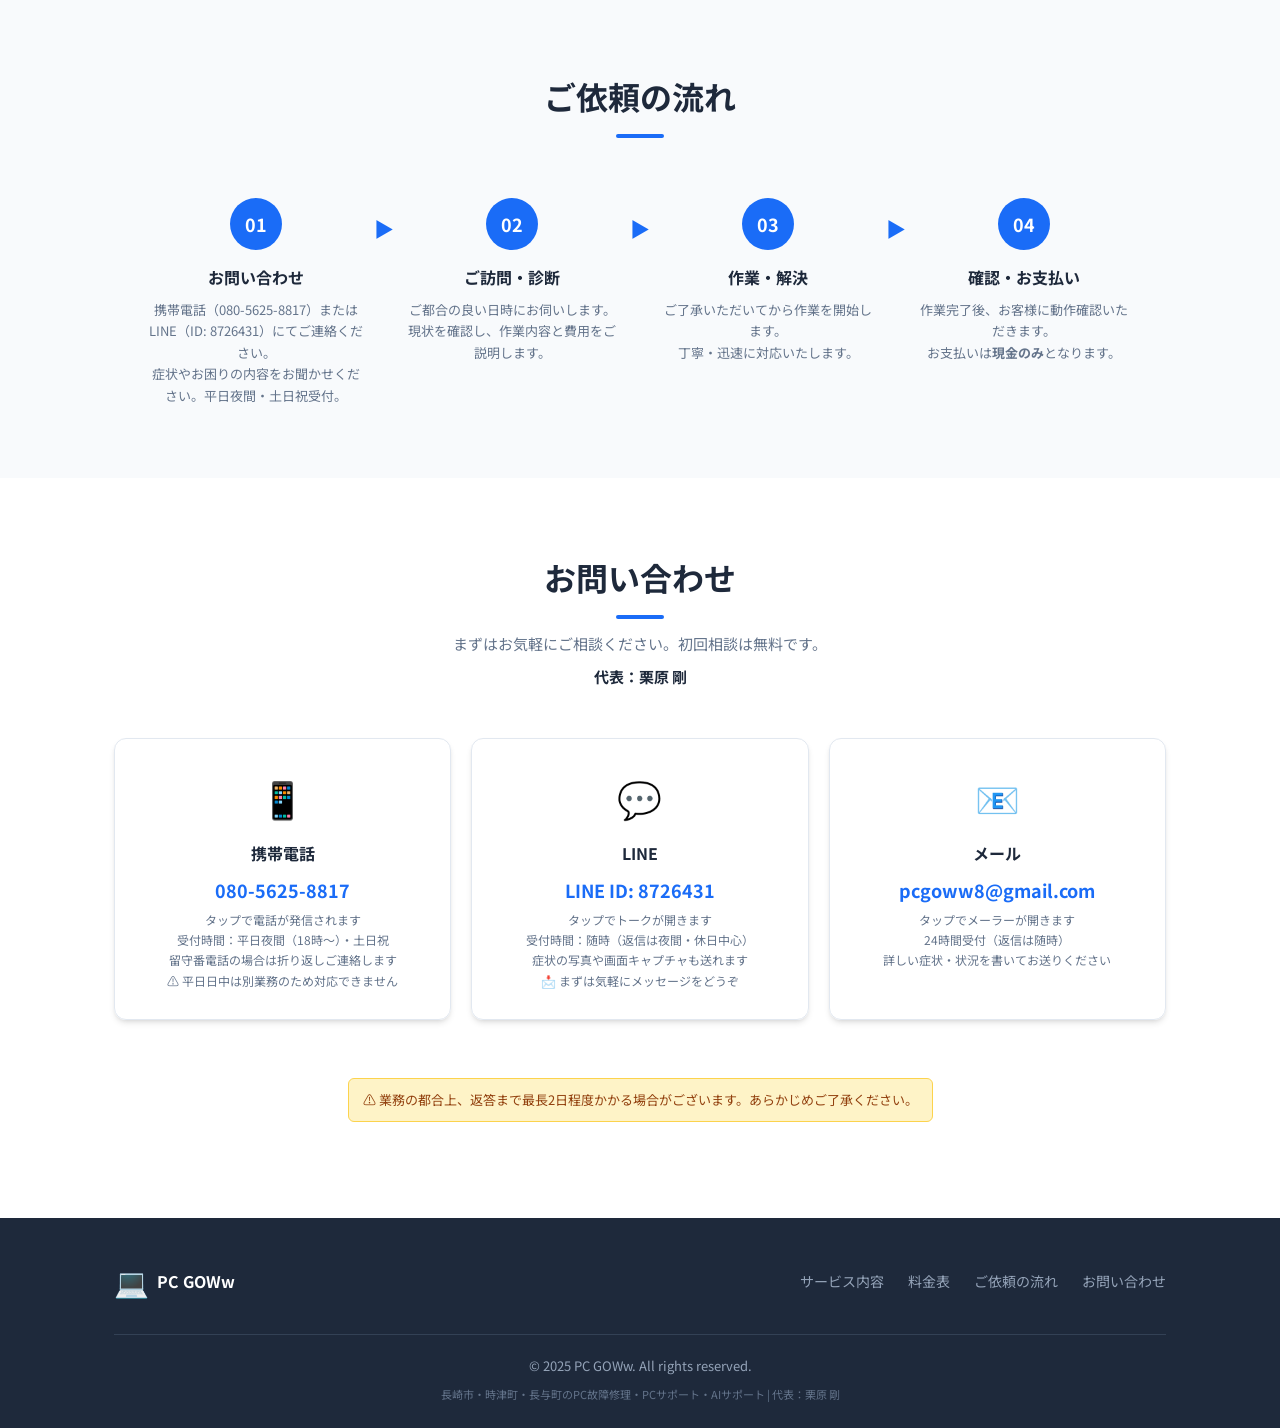
==== commit 40b080cb: "サイト：電話番号を080-5625-8817に変更・連絡先カードを詳しく・Instagram削除 Co-Authored-By: Claude Sonnet 4.6 <noreply@anthropi" ====
--- a/index.html
+++ b/index.html
@@ -36,7 +36,7 @@
       "ウイルス除去", "データ復旧", "ネットワーク設定"
     ],
     "priceRange": "¥¥",
-    "sameAs": ["https://www.instagram.com/pc_goww"]
+    "telephone": "080-5625-8817"
   }
   </script>
 
@@ -344,7 +344,7 @@
           <div class="step-number">01</div>
           <div class="step-content">
             <h3>お問い合わせ</h3>
-            <p>携帯電話またはLINEにてお気軽にご連絡ください。<br>症状やお困りの内容をお聞かせください。</p>
+            <p>携帯電話（080-5625-8817）またはLINE（ID: 8726431）にてご連絡ください。<br>症状やお困りの内容をお聞かせください。平日夜間・土日祝受付。</p>
           </div>
         </div>
         <div class="flow-arrow">▶</div>
@@ -386,19 +386,23 @@
 
       <!-- 連絡手段カード -->
       <div class="contact-grid">
-        <a class="contact-card contact-card-link" href="tel:09045847678">
+        <a class="contact-card contact-card-link" href="tel:08056258817">
           <div class="contact-icon">📱</div>
           <h3>携帯電話</h3>
-          <p class="contact-info">090-4584-7678</p>
+          <p class="contact-info">080-5625-8817</p>
           <p class="contact-hours">タップで電話が発信されます</p>
-          <p class="contact-hours">平日夜間・土日祝 受付</p>
+          <p class="contact-hours">受付時間：平日夜間（18時〜）・土日祝</p>
+          <p class="contact-hours">留守番電話の場合は折り返しご連絡します</p>
+          <p class="contact-hours">⚠️ 平日日中は別業務のため対応できません</p>
         </a>
         <a class="contact-card contact-card-link" href="https://line.me/ti/p/~8726431" target="_blank" rel="noopener noreferrer">
           <div class="contact-icon">💬</div>
           <h3>LINE</h3>
           <p class="contact-info">LINE ID: 8726431</p>
           <p class="contact-hours">タップでトークが開きます</p>
-          <p class="contact-hours">お気軽にメッセージください</p>
+          <p class="contact-hours">受付時間：随時（返信は夜間・休日中心）</p>
+          <p class="contact-hours">症状の写真や画面キャプチャも送れます</p>
+          <p class="contact-hours">📩 まずは気軽にメッセージをどうぞ</p>
         </a>
         <a class="contact-card contact-card-link" href="mailto:pcgoww8@gmail.com?subject=PCサポートのお問い合わせ">
           <div class="contact-icon">📧</div>
@@ -406,6 +410,7 @@
           <p class="contact-info">pcgoww8@gmail.com</p>
           <p class="contact-hours">タップでメーラーが開きます</p>
           <p class="contact-hours">24時間受付（返信は随時）</p>
+          <p class="contact-hours">詳しい症状・状況を書いてお送りください</p>
         </a>
       </div>
 
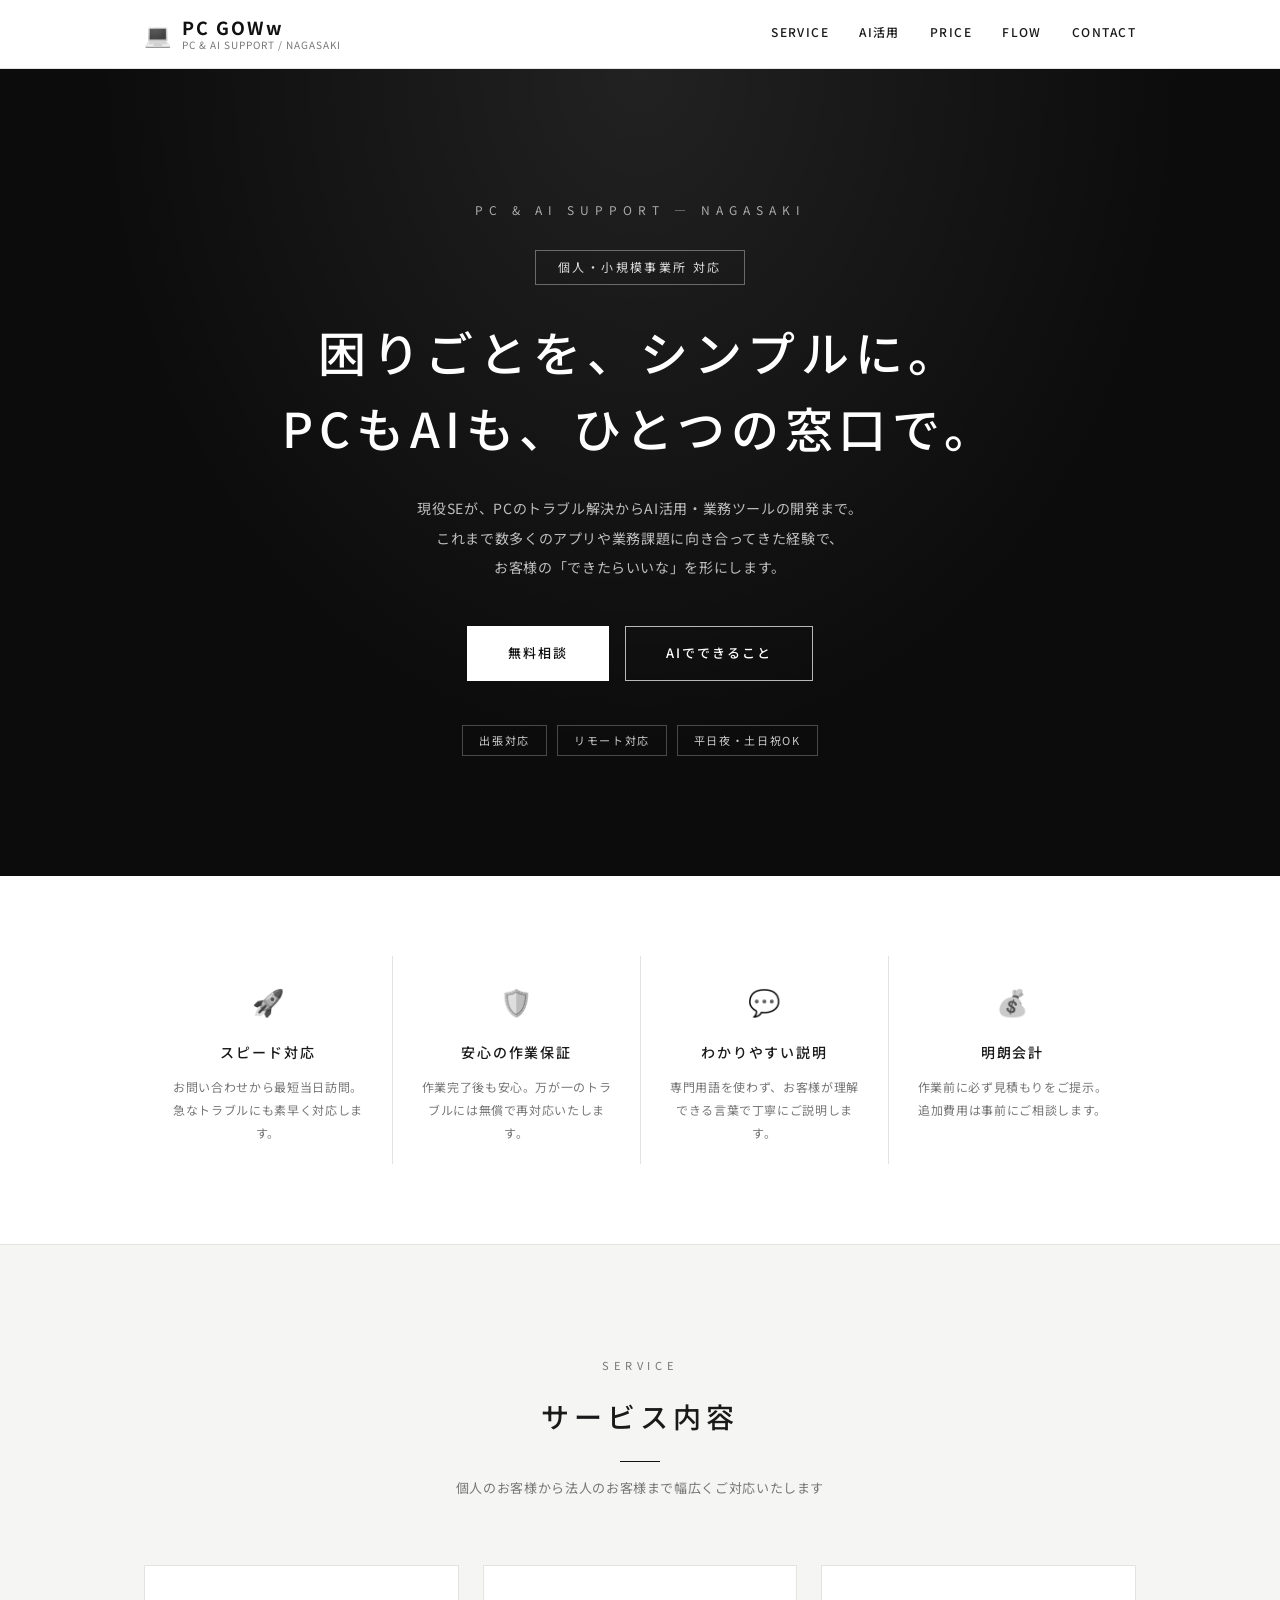
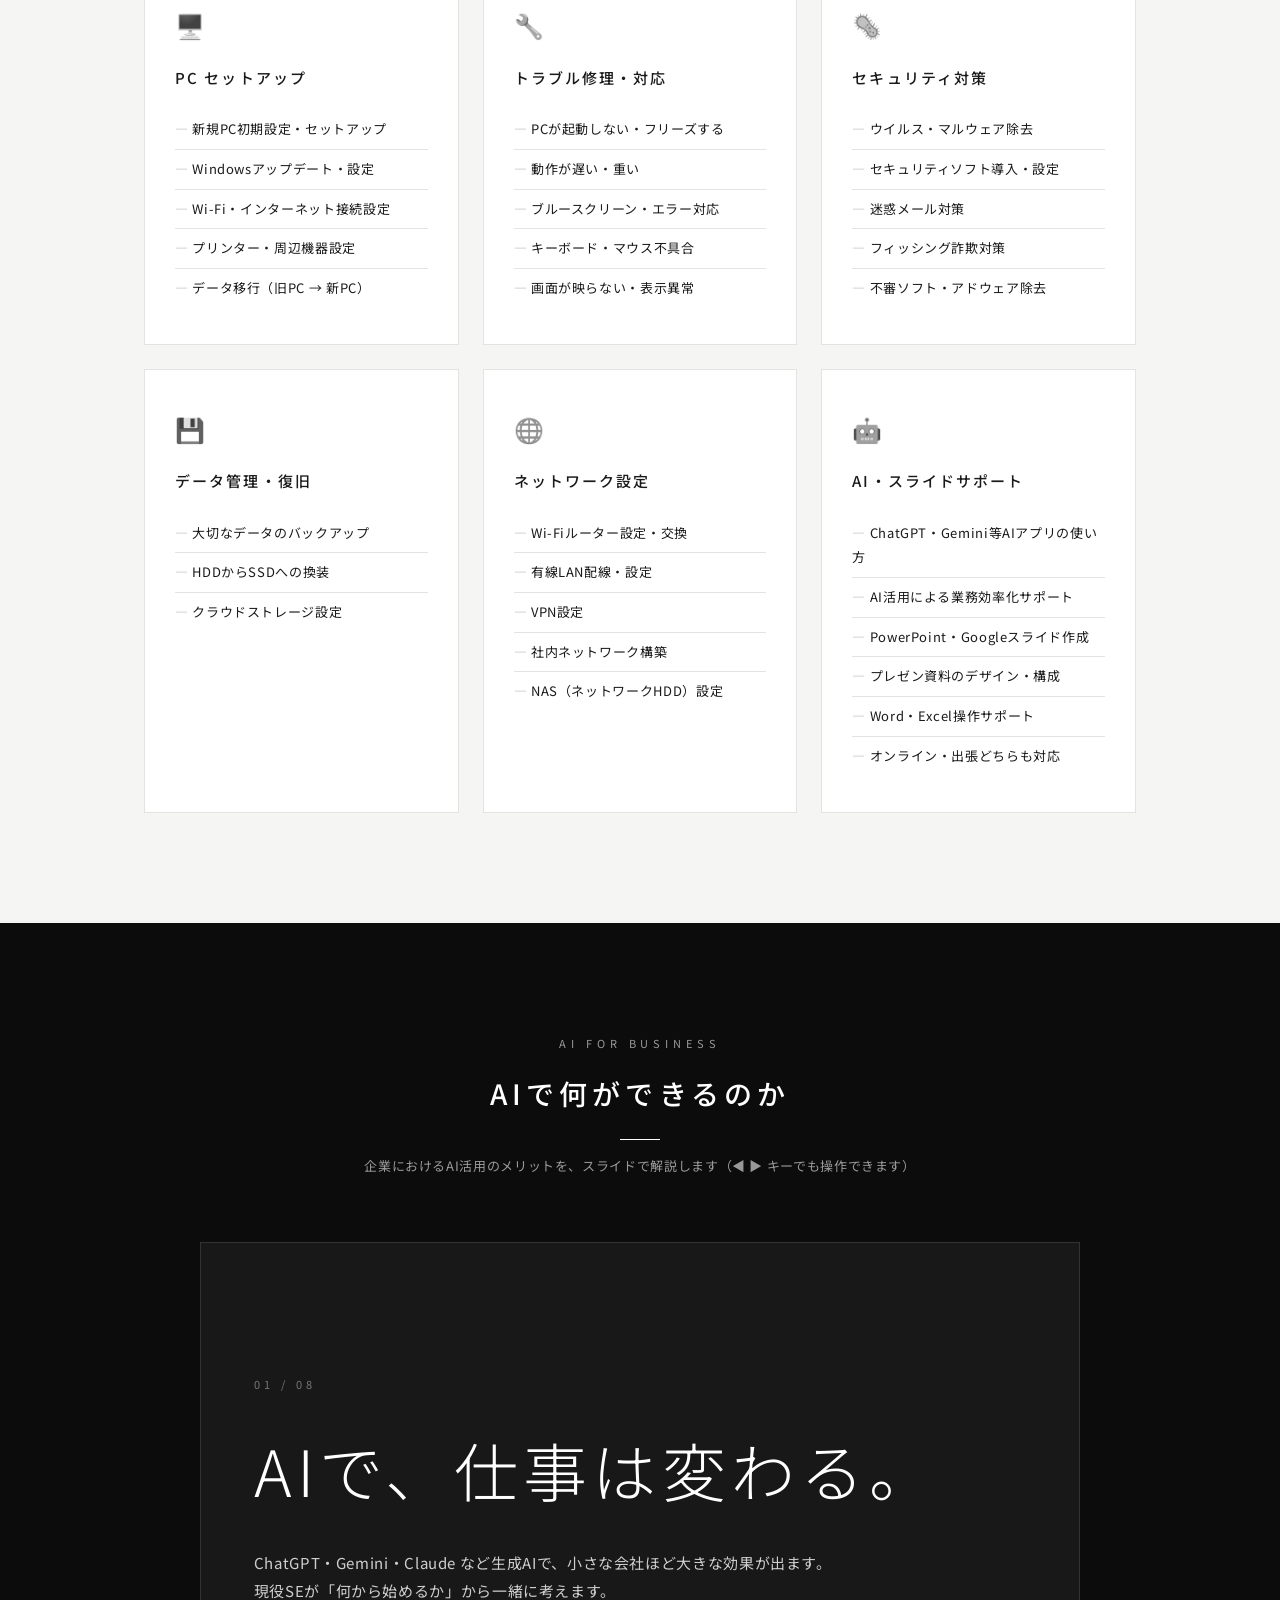
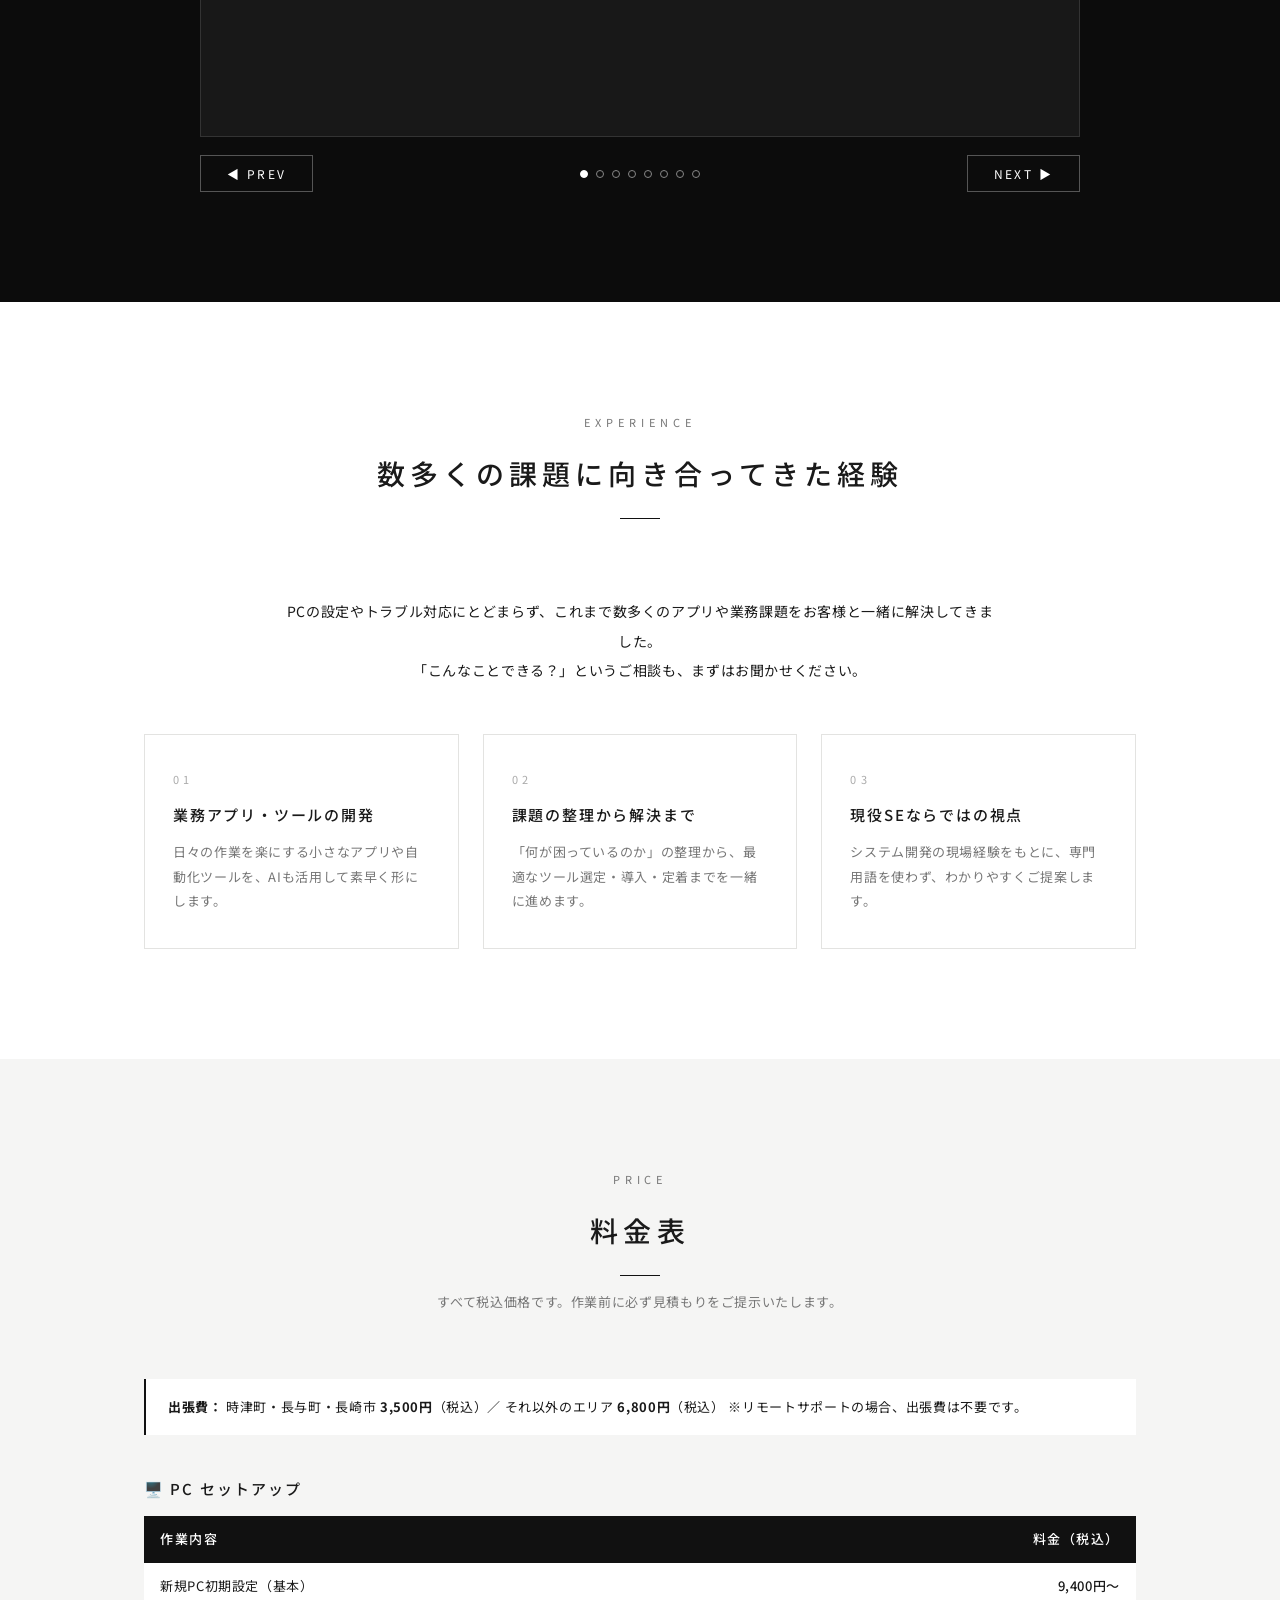
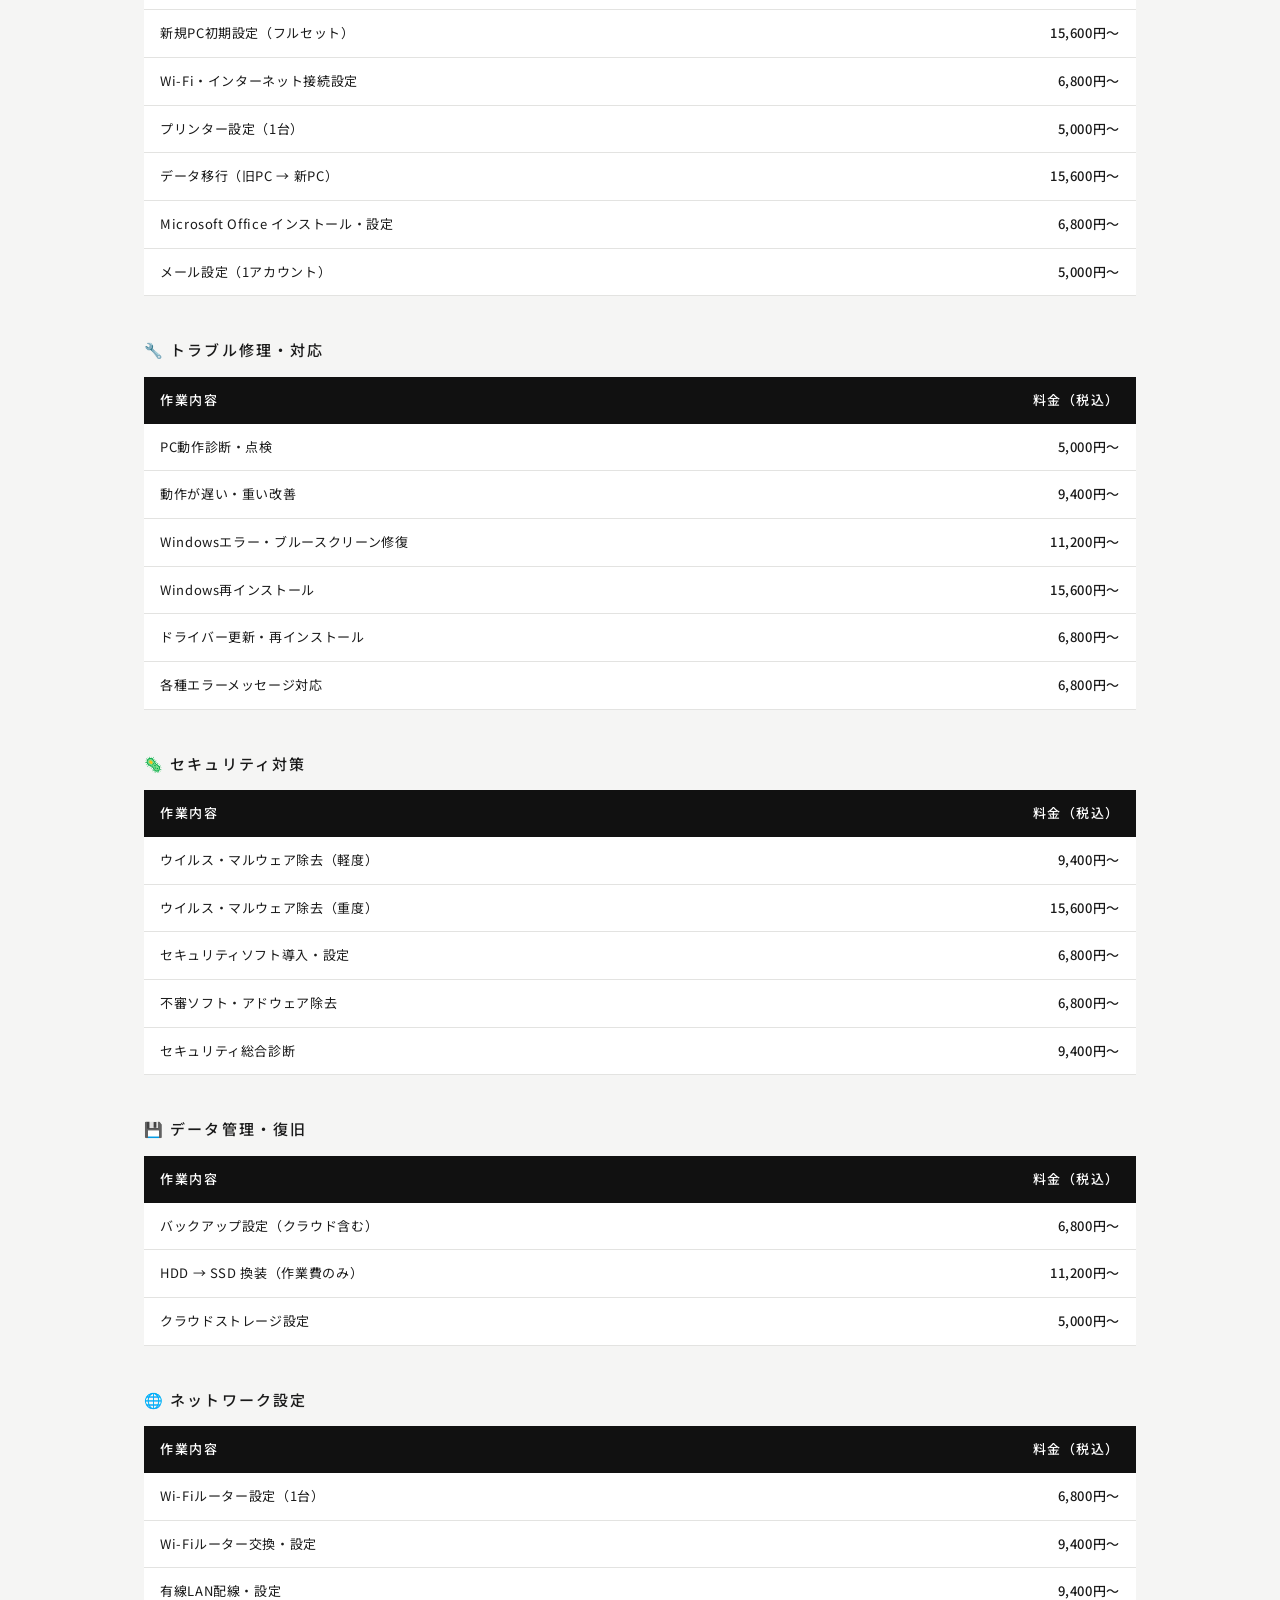
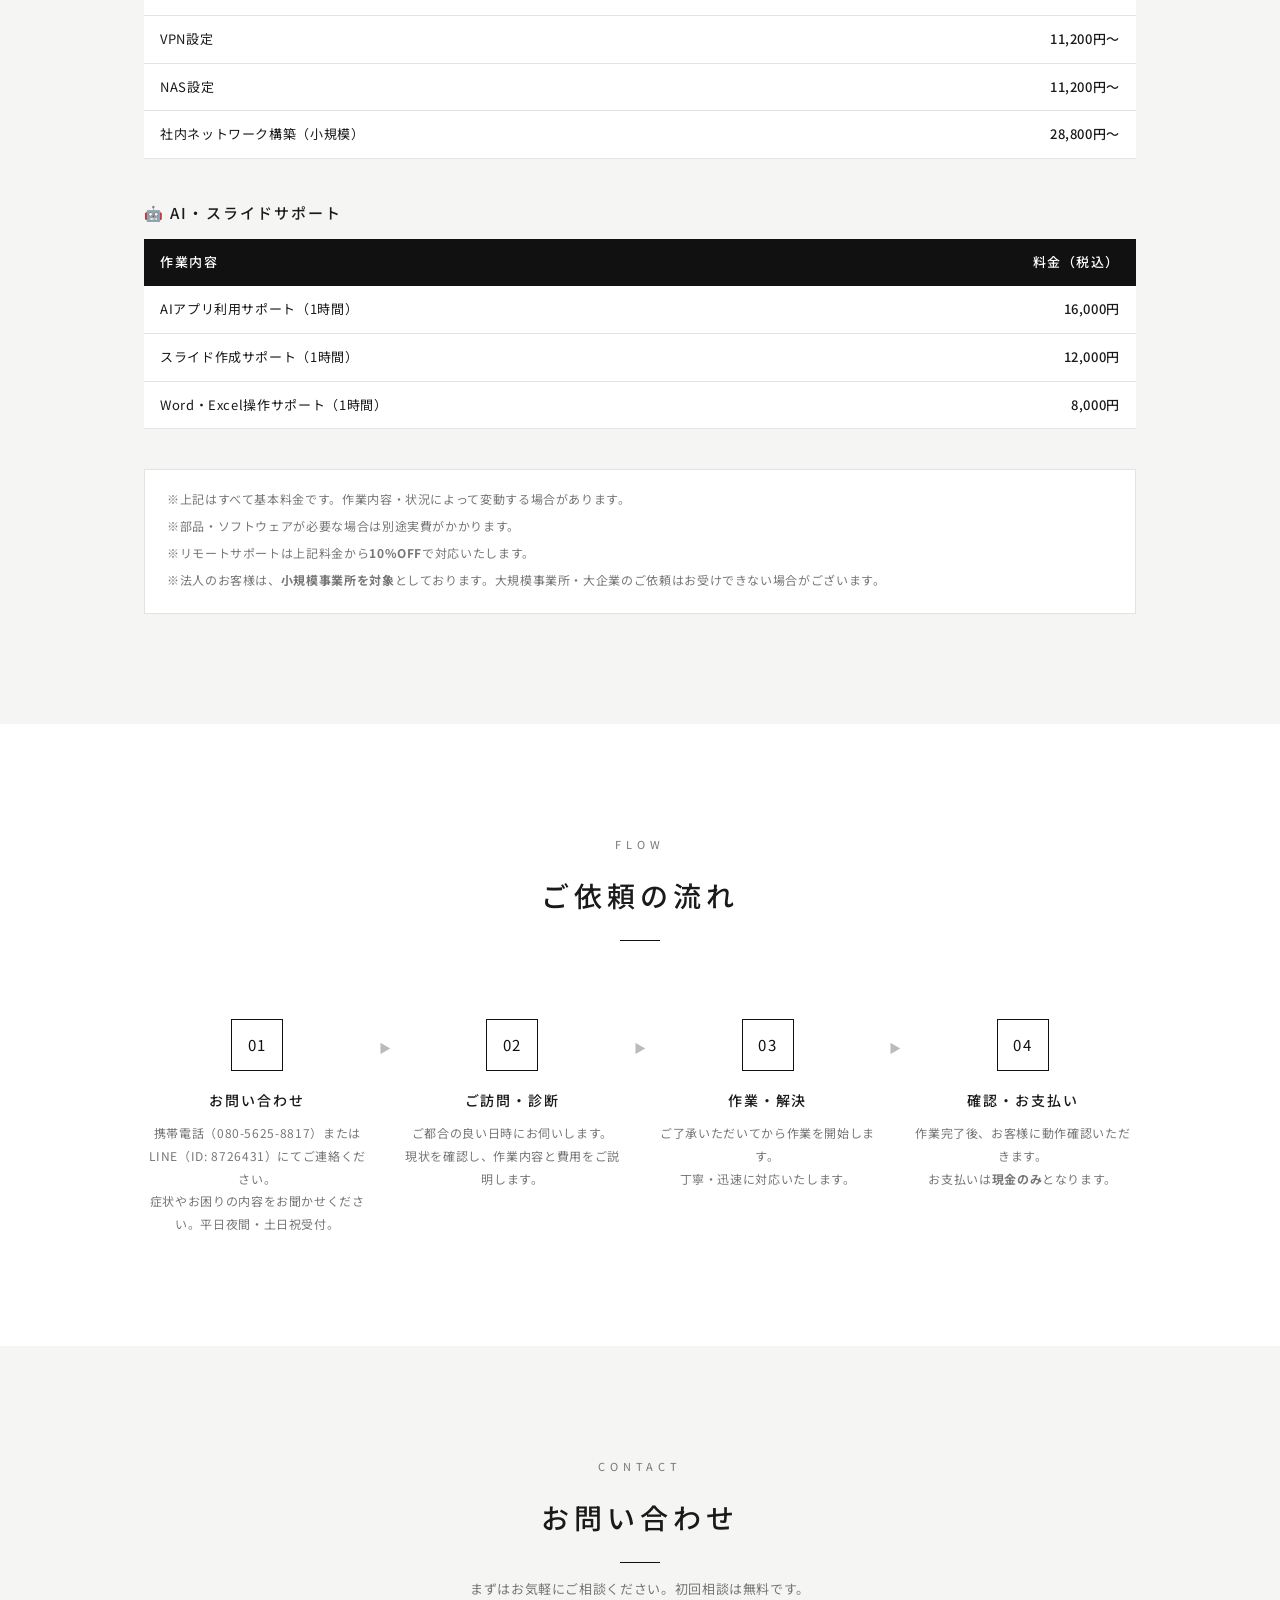
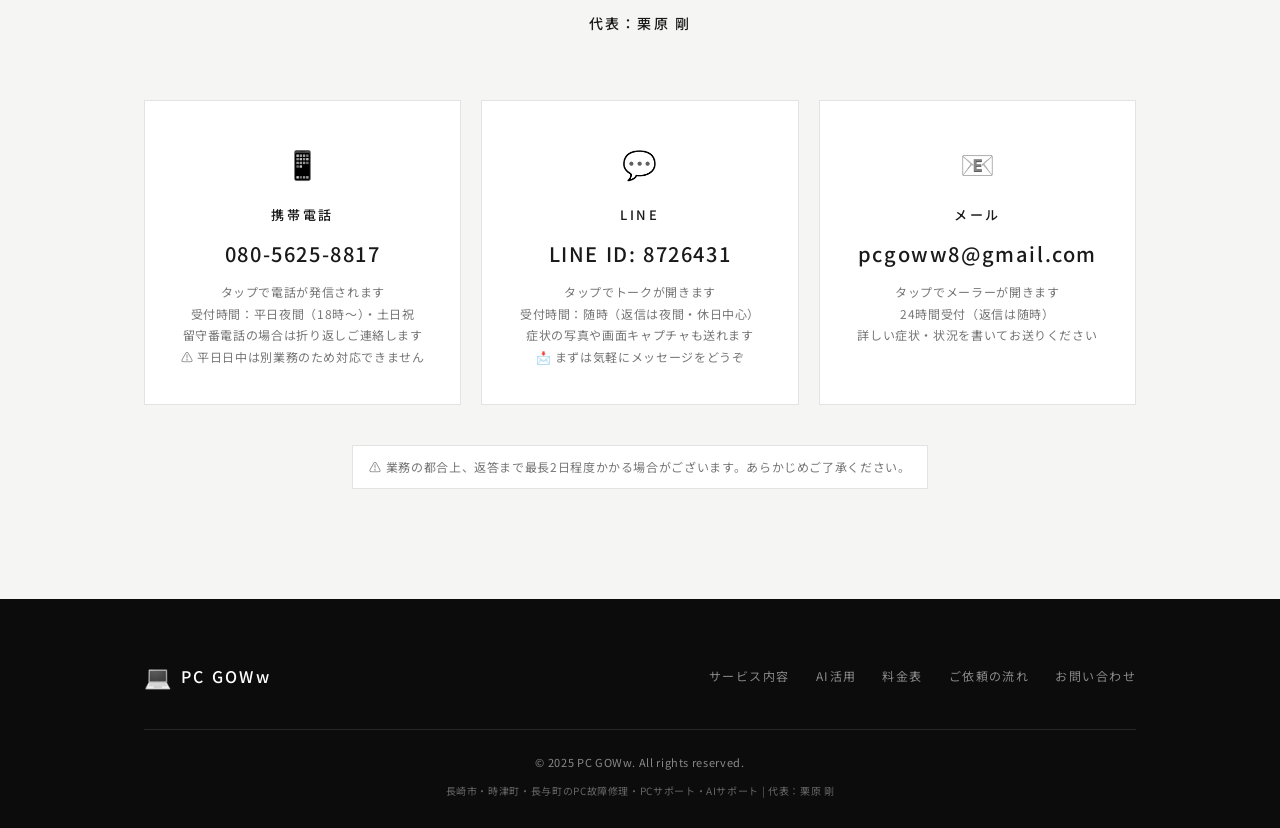
==== commit 8c212e8e: "サイトをモノクロのミニマルデザインに刷新・AI活用スライドと実績セクション追加・チラシ更新 Co-Authored-By: Claude Sonnet 5.5 <noreply@anthropic.c" ====
--- a/index.html
+++ b/index.html
@@ -54,14 +54,15 @@
           <span class="logo-icon">💻</span>
           <div class="logo-text">
             <span class="logo-main">PC GOWw</span>
-            <span class="logo-sub">個人・法人向け PCサポート</span>
+            <span class="logo-sub">PC &amp; AI SUPPORT / NAGASAKI</span>
           </div>
         </div>
         <nav class="nav">
-          <a href="#services">サービス内容</a>
-          <a href="#pricing">料金表</a>
-          <a href="#flow">ご依頼の流れ</a>
-          <a href="#contact">お問い合わせ</a>
+          <a href="#services">SERVICE</a>
+          <a href="#ai">AI活用</a>
+          <a href="#pricing">PRICE</a>
+          <a href="#flow">FLOW</a>
+          <a href="#contact">CONTACT</a>
         </nav>
       </div>
     </div>
@@ -71,16 +72,17 @@
   <section class="hero">
     <div class="container">
       <div class="hero-content">
-        <p class="hero-badge">個人・法人 どちらも対応</p>
-        <h1 class="hero-title">PCトラブルの解決から<br>ITの進化への対応まで</h1>
+        <p class="hero-en">PC &amp; AI Support — Nagasaki</p>
+        <p class="hero-badge">個人・小規模事業所 対応</p>
+        <h1 class="hero-title">困りごとを、シンプルに。<br>PCもAIも、ひとつの窓口で。</h1>
         <p class="hero-desc">
-          パソコンのトラブル解決はもちろん、AIツールの活用やデジタル化など、<br>
-          日々進歩するITの変化にお客様が置いていかれないよう、<br>
-          一緒に寄り添いながらサポートいたします。
+          現役SEが、PCのトラブル解決からAI活用・業務ツールの開発まで。<br>
+          これまで数多くのアプリや業務課題に向き合ってきた経験で、<br>
+          お客様の「できたらいいな」を形にします。
         </p>
         <div class="hero-buttons">
-          <a href="#contact" class="btn btn-primary">無料相談はこちら</a>
-          <a href="#pricing" class="btn btn-outline">料金を確認する</a>
+          <a href="#contact" class="btn btn-primary">無料相談</a>
+          <a href="#ai" class="btn btn-outline">AIでできること</a>
         </div>
         <div class="hero-badges">
           <span class="badge">出張対応</span>
@@ -123,6 +125,7 @@
   <section id="services" class="services">
     <div class="container">
       <div class="section-header">
+        <span class="section-en">Service</span>
         <h2 class="section-title">サービス内容</h2>
         <p class="section-desc">個人のお客様から法人のお客様まで幅広くご対応いたします</p>
       </div>
@@ -203,10 +206,118 @@
     </div>
   </section>
 
+
+  <!-- AI活用スライド -->
+  <section id="ai" class="ai">
+    <div class="container">
+      <div class="section-header">
+        <span class="section-en">AI for Business</span>
+        <h2 class="section-title">AIで何ができるのか</h2>
+        <p class="section-desc">企業におけるAI活用のメリットを、スライドで解説します（◀ ▶ キーでも操作できます）</p>
+      </div>
+
+      <div class="deck" id="deck">
+        <div class="deck-stage">
+          <div class="slide active">
+            <div class="slide-no">01 / 08</div>
+            <div class="slide-big">AIで、仕事は変わる。</div>
+            <p style="margin-top:18px">ChatGPT・Gemini・Claude など生成AIで、小さな会社ほど大きな効果が出ます。<br>現役SEが「何から始めるか」から一緒に考えます。</p>
+          </div>
+          <div class="slide">
+            <div class="slide-no">02 / 08</div>
+            <h3>AIで何ができる？</h3>
+            <div class="slide-grid">
+              <div><strong>文章をつくる</strong>メール・案内文・議事録・報告書の下書き</div>
+              <div><strong>資料をつくる</strong>スライド構成、提案書、マニュアル</div>
+              <div><strong>調べる・要約する</strong>長い資料の要点整理、情報収集</div>
+              <div><strong>データを整える</strong>Excelの関数・集計、表の整形</div>
+              <div><strong>問い合わせ対応</strong>よくある質問の回答案、社内ナレッジ検索</div>
+              <div><strong>プログラムを書く</strong>業務ツール・アプリの試作や自動化</div>
+            </div>
+          </div>
+          <div class="slide">
+            <div class="slide-no">03 / 08</div>
+            <h3>メリット① 時間を生み出す</h3>
+            <ul>
+              <li>定型文書・メール・議事録の作成時間を大幅に短縮</li>
+              <li>資料の「たたき台」が数分でできる</li>
+              <li>空いた時間を、お客様対応や本業に使える</li>
+            </ul>
+          </div>
+          <div class="slide">
+            <div class="slide-no">04 / 08</div>
+            <h3>メリット② 品質を均一にする</h3>
+            <ul>
+              <li>担当者による文章・資料のバラつきを減らせる</li>
+              <li>誤字脱字・抜け漏れのチェックを自動化</li>
+              <li>新人でもベテランに近い品質のアウトプット</li>
+            </ul>
+          </div>
+          <div class="slide">
+            <div class="slide-no">05 / 08</div>
+            <h3>メリット③ 属人化を解消する</h3>
+            <ul>
+              <li>ノウハウをマニュアル・FAQとして整理し共有</li>
+              <li>担当者が不在でも業務が止まりにくい</li>
+              <li>引き継ぎ・教育にかかる負担を軽減</li>
+            </ul>
+          </div>
+          <div class="slide">
+            <div class="slide-no">06 / 08</div>
+            <h3>メリット④ コストを抑えて挑戦できる</h3>
+            <ul>
+              <li>月額数千円〜のツールから小さく始められる</li>
+              <li>業務アプリや自動化も、試作を素早く低コストで</li>
+              <li>人手不足の小規模事業所ほど効果を実感しやすい</li>
+            </ul>
+          </div>
+          <div class="slide">
+            <div class="slide-no">07 / 08</div>
+            <h3>導入の進め方と注意点</h3>
+            <div class="slide-grid">
+              <div><strong>STEP 1</strong>困りごと・時間のかかる業務を洗い出す</div>
+              <div><strong>STEP 2</strong>小さな業務で試し、効果を確認する</div>
+              <div><strong>STEP 3</strong>ルールを決めて社内に広げる</div>
+            </div>
+            <p style="margin-top:16px">※個人情報・機密情報の入力ルール、AIの回答の確認（ファクトチェック）は必須です。<br>安全な使い方も含めてサポートします。</p>
+          </div>
+          <div class="slide">
+            <div class="slide-no">08 / 08</div>
+            <h3>まずは気軽にご相談ください</h3>
+            <p>「うちの業務でも使える？」「何から始めれば？」<br>導入の相談・ツール選定・使い方レクチャー・業務アプリの開発まで対応します。</p>
+            <p style="margin-top:18px;color:#fff;font-size:clamp(14px,2.4vw,22px);letter-spacing:.12em">TEL 080-5625-8817　／　LINE ID 8726431</p>
+          </div>
+        </div>
+        <div class="deck-ctrl">
+          <button class="deck-btn" id="deckPrev" type="button">◀ PREV</button>
+          <div class="deck-dots" id="deckDots"></div>
+          <button class="deck-btn" id="deckNext" type="button">NEXT ▶</button>
+        </div>
+      </div>
+    </div>
+  </section>
+
+  <!-- 実績・経験 -->
+  <section id="record" class="record">
+    <div class="container">
+      <div class="section-header">
+        <span class="section-en">Experience</span>
+        <h2 class="section-title">数多くの課題に向き合ってきた経験</h2>
+      </div>
+      <p class="record-lead">PCの設定やトラブル対応にとどまらず、これまで数多くのアプリや業務課題をお客様と一緒に解決してきました。<br>「こんなことできる？」というご相談も、まずはお聞かせください。</p>
+      <div class="record-grid">
+        <div class="record-card"><span class="no">01</span><h3>業務アプリ・ツールの開発</h3><p>日々の作業を楽にする小さなアプリや自動化ツールを、AIも活用して素早く形にします。</p></div>
+        <div class="record-card"><span class="no">02</span><h3>課題の整理から解決まで</h3><p>「何が困っているのか」の整理から、最適なツール選定・導入・定着までを一緒に進めます。</p></div>
+        <div class="record-card"><span class="no">03</span><h3>現役SEならではの視点</h3><p>システム開発の現場経験をもとに、専門用語を使わず、わかりやすくご提案します。</p></div>
+      </div>
+    </div>
+  </section>
+
   <!-- 料金表 -->
   <section id="pricing" class="pricing">
     <div class="container">
       <div class="section-header">
+        <span class="section-en">Price</span>
         <h2 class="section-title">料金表</h2>
         <p class="section-desc">すべて税込価格です。作業前に必ず見積もりをご提示いたします。</p>
       </div>
@@ -337,6 +448,7 @@
   <section id="flow" class="flow">
     <div class="container">
       <div class="section-header">
+        <span class="section-en">Flow</span>
         <h2 class="section-title">ご依頼の流れ</h2>
       </div>
       <div class="flow-steps">
@@ -379,6 +491,7 @@
   <section id="contact" class="contact">
     <div class="container">
       <div class="section-header">
+        <span class="section-en">Contact</span>
         <h2 class="section-title">お問い合わせ</h2>
         <p class="section-desc">まずはお気軽にご相談ください。初回相談は無料です。</p>
         <p class="contact-rep">代表：栗原 剛</p>
@@ -430,6 +543,7 @@
         </div>
         <div class="footer-links">
           <a href="#services">サービス内容</a>
+          <a href="#ai">AI活用</a>
           <a href="#pricing">料金表</a>
           <a href="#flow">ご依頼の流れ</a>
           <a href="#contact">お問い合わせ</a>
@@ -442,5 +556,30 @@
     </div>
   </footer>
 
+
+  <script>
+    (function () {
+      var slides = document.querySelectorAll('#deck .slide');
+      var dots = document.getElementById('deckDots');
+      var cur = 0, btns = [];
+      slides.forEach(function (_, i) {
+        var b = document.createElement('button');
+        b.type = 'button'; b.setAttribute('aria-label', 'スライド' + (i + 1));
+        b.onclick = function () { go(i); };
+        dots.appendChild(b); btns.push(b);
+      });
+      function go(n) {
+        cur = (n + slides.length) % slides.length;
+        slides.forEach(function (s, i) { s.classList.toggle('active', i === cur); btns[i].classList.toggle('active', i === cur); });
+      }
+      document.getElementById('deckPrev').onclick = function () { go(cur - 1); };
+      document.getElementById('deckNext').onclick = function () { go(cur + 1); };
+      document.addEventListener('keydown', function (e) {
+        if (e.key === 'ArrowLeft') go(cur - 1);
+        if (e.key === 'ArrowRight') go(cur + 1);
+      });
+      go(0);
+    })();
+  </script>
 </body>
 </html>
--- a/style.css
+++ b/style.css
@@ -1,762 +1,176 @@
-/* ===== Base ===== */
+/* ===== Base (monochrome minimal) ===== */
 *, *::before, *::after { box-sizing: border-box; margin: 0; padding: 0; }
+:root {
+  --primary: #111111;
+  --primary-dark: #000000;
+  --accent: #111111;
+  --text: #1a1a1a;
+  --text-light: #777777;
+  --bg: #f5f5f4;
+  --white: #ffffff;
+  --border: #e3e3e1;
+  --shadow: none;
+  --shadow-lg: 0 12px 30px -12px rgba(0,0,0,.18);
+  --radius: 4px;
+}
+html { scroll-behavior: smooth; }
+body { font-family: 'Noto Sans JP', sans-serif; color: var(--text); background: var(--white); line-height: 1.9; letter-spacing: .04em; }
+.container { max-width: 1040px; margin: 0 auto; padding: 0 24px; }
 
-:root {
-  --primary: #1a6cf7;
-  --primary-dark: #1558d6;
-  --secondary: #0ea5e9;
-  --accent: #f59e0b;
-  --text: #1e293b;
-  --text-light: #64748b;
-  --bg: #f8fafc;
-  --white: #ffffff;
-  --border: #e2e8f0;
-  --shadow: 0 4px 6px -1px rgba(0,0,0,.1), 0 2px 4px -2px rgba(0,0,0,.1);
-  --shadow-lg: 0 10px 15px -3px rgba(0,0,0,.1), 0 4px 6px -4px rgba(0,0,0,.1);
-  --radius: 12px;
-}
+/* Header */
+.header { position: sticky; top: 0; z-index: 100; background: rgba(255,255,255,.94); backdrop-filter: blur(6px); border-bottom: 1px solid var(--border); }
+.header-inner { display: flex; align-items: center; justify-content: space-between; height: 68px; }
+.logo { display: flex; align-items: center; gap: 10px; text-decoration: none; }
+.logo-icon { font-size: 22px; filter: grayscale(1); }
+.logo-text { display: flex; flex-direction: column; line-height: 1.25; }
+.logo-main { font-size: 18px; font-weight: 700; color: var(--primary); letter-spacing: .12em; }
+.logo-sub { font-size: 10px; color: var(--text-light); letter-spacing: .1em; }
+.nav { display: flex; gap: 30px; }
+.nav a { text-decoration: none; color: var(--text); font-size: 12px; font-weight: 500; letter-spacing: .12em; padding-bottom: 3px; border-bottom: 1px solid transparent; transition: border-color .2s; }
+.nav a:hover { border-color: var(--text); }
 
-html { scroll-behavior: smooth; }
+/* Buttons */
+.btn { display: inline-block; padding: 14px 40px; border-radius: 0; font-size: 13px; font-weight: 500; letter-spacing: .16em; text-decoration: none; cursor: pointer; border: 1px solid transparent; transition: all .25s; }
+.btn-primary { background: var(--white); color: var(--primary); border-color: var(--white); }
+.btn-primary:hover { background: transparent; color: var(--white); }
+.btn-outline { background: transparent; color: var(--white); border-color: rgba(255,255,255,.7); }
+.btn-outline:hover { background: var(--white); color: var(--primary); }
+.btn-dark { background: var(--primary); color: var(--white); border-color: var(--primary); }
+.btn-dark:hover { background: transparent; color: var(--primary); }
 
-body {
-  font-family: 'Noto Sans JP', sans-serif;
-  color: var(--text);
-  background: var(--bg);
-  line-height: 1.7;
-}
+/* Hero */
+.hero { background: #0c0c0c; color: var(--white); padding: 130px 0 120px; text-align: center; position: relative; }
+.hero::before { content: ''; position: absolute; inset: 0; background: radial-gradient(ellipse at 50% 0%, rgba(255,255,255,.09), transparent 60%); }
+.hero .container { position: relative; }
+.hero-en { font-size: 12px; letter-spacing: .5em; color: #aaa; margin-bottom: 28px; text-transform: uppercase; }
+.hero-badge { display: inline-block; border: 1px solid rgba(255,255,255,.35); padding: 5px 22px; font-size: 12px; letter-spacing: .2em; margin-bottom: 28px; color: #ddd; }
+.hero-title { font-size: clamp(28px, 4.6vw, 48px); font-weight: 500; line-height: 1.6; margin-bottom: 28px; letter-spacing: .12em; }
+.hero-desc { font-size: 14px; color: #bdbdbd; margin-bottom: 44px; line-height: 2.1; }
+.hero-buttons { display: flex; justify-content: center; gap: 16px; margin-bottom: 44px; flex-wrap: wrap; }
+.hero-badges { display: flex; justify-content: center; gap: 10px; flex-wrap: wrap; }
+.badge { border: 1px solid rgba(255,255,255,.25); padding: 4px 16px; font-size: 11px; letter-spacing: .15em; color: #ccc; }
 
-.container {
-  max-width: 1100px;
-  margin: 0 auto;
-  padding: 0 24px;
-}
+/* Section header */
+.section-header { text-align: center; margin-bottom: 64px; }
+.section-en { display: block; font-size: 11px; letter-spacing: .45em; color: var(--text-light); margin-bottom: 14px; text-transform: uppercase; }
+.section-title { font-size: clamp(22px, 3vw, 28px); font-weight: 500; margin-bottom: 14px; letter-spacing: .18em; display: inline-block; }
+.section-title::after { content: ''; display: block; height: 1px; width: 40px; background: var(--primary); margin: 18px auto 0; }
+.section-desc { color: var(--text-light); font-size: 13px; }
 
-/* ===== Header ===== */
-.header {
-  position: sticky;
-  top: 0;
-  z-index: 100;
-  background: var(--white);
-  border-bottom: 1px solid var(--border);
-  box-shadow: 0 1px 3px rgba(0,0,0,.08);
-}
+/* Features */
+.features { padding: 80px 0; background: var(--white); border-bottom: 1px solid var(--border); }
+.features-grid { display: grid; grid-template-columns: repeat(auto-fit, minmax(220px, 1fr)); gap: 0; }
+.feature-card { text-align: center; padding: 20px 24px; border-left: 1px solid var(--border); }
+.feature-card:first-child { border-left: none; }
+.feature-icon { font-size: 26px; margin-bottom: 14px; filter: grayscale(1); }
+.feature-card h3 { font-size: 14px; margin-bottom: 10px; font-weight: 500; letter-spacing: .14em; }
+.feature-card p { font-size: 12px; color: var(--text-light); line-height: 1.9; }
 
-.header-inner {
-  display: flex;
-  align-items: center;
-  justify-content: space-between;
-  height: 68px;
-}
+/* Services */
+.services { padding: 110px 0; background: var(--bg); }
+.services-grid { display: grid; grid-template-columns: repeat(auto-fit, minmax(300px, 1fr)); gap: 24px; }
+.service-card { background: var(--white); padding: 36px 30px; border: 1px solid var(--border); transition: box-shadow .3s, transform .3s; }
+.service-card:hover { box-shadow: var(--shadow-lg); transform: translateY(-3px); }
+.service-icon { font-size: 24px; margin-bottom: 16px; filter: grayscale(1); }
+.service-card h3 { font-size: 15px; font-weight: 500; margin-bottom: 18px; letter-spacing: .14em; }
+.service-card ul { list-style: none; }
+.service-card ul li { font-size: 13px; padding: 7px 0; border-bottom: 1px solid var(--border); }
+.service-card ul li:last-child { border-bottom: none; }
+.service-card ul li::before { content: '— '; color: #aaa; }
 
-.logo {
-  display: flex;
-  align-items: center;
-  gap: 10px;
-  text-decoration: none;
-}
+/* AI slides */
+.ai { padding: 110px 0; background: #0c0c0c; color: var(--white); }
+.ai .section-en, .ai .section-desc { color: #999; }
+.ai .section-title::after { background: var(--white); }
+.deck { max-width: 880px; margin: 0 auto; }
+.deck-stage { position: relative; aspect-ratio: 16 / 9; background: #181818; border: 1px solid #333; overflow: hidden; }
+.slide { position: absolute; inset: 0; padding: 5% 6%; display: flex; flex-direction: column; justify-content: center; opacity: 0; visibility: hidden; transition: opacity .45s; }
+.slide.active { opacity: 1; visibility: visible; }
+.slide-no { font-size: 11px; letter-spacing: .4em; color: #777; margin-bottom: 14px; }
+.slide h3 { font-size: clamp(18px, 3.2vw, 30px); font-weight: 500; line-height: 1.5; letter-spacing: .1em; margin-bottom: 18px; }
+.slide p, .slide li { font-size: clamp(11px, 1.7vw, 15px); color: #cfcfcf; line-height: 1.9; }
+.slide ul { list-style: none; }
+.slide li { padding: 4px 0; border-bottom: 1px solid #2c2c2c; }
+.slide li::before { content: '— '; color: #777; }
+.slide-grid { display: grid; grid-template-columns: repeat(3, 1fr); gap: 12px; }
+.slide-grid div { border: 1px solid #333; padding: 12px 14px; font-size: clamp(10px, 1.5vw, 13px); color: #cfcfcf; line-height: 1.7; }
+.slide-grid strong { display: block; color: #fff; font-weight: 500; font-size: clamp(11px, 1.8vw, 15px); margin-bottom: 4px; letter-spacing: .1em; }
+.slide-big { font-size: clamp(34px, 7vw, 64px); font-weight: 300; letter-spacing: .08em; }
+.deck-ctrl { display: flex; align-items: center; justify-content: space-between; margin-top: 18px; }
+.deck-btn { background: transparent; color: var(--white); border: 1px solid #555; padding: 9px 26px; font-size: 12px; letter-spacing: .2em; cursor: pointer; font-family: inherit; transition: all .2s; }
+.deck-btn:hover { background: var(--white); color: #111; }
+.deck-dots { display: flex; gap: 8px; }
+.deck-dots button { width: 8px; height: 8px; border-radius: 50%; border: 1px solid #888; background: transparent; cursor: pointer; padding: 0; }
+.deck-dots button.active { background: var(--white); border-color: var(--white); }
+.deck-count { font-size: 11px; color: #888; letter-spacing: .2em; }
 
-.logo-icon { font-size: 28px; }
+/* Track record */
+.record { padding: 110px 0; background: var(--white); }
+.record-grid { display: grid; grid-template-columns: repeat(auto-fit, minmax(260px, 1fr)); gap: 24px; }
+.record-card { border: 1px solid var(--border); padding: 34px 28px; }
+.record-card .no { font-size: 11px; letter-spacing: .4em; color: #aaa; margin-bottom: 12px; display: block; }
+.record-card h3 { font-size: 15px; font-weight: 500; margin-bottom: 10px; letter-spacing: .12em; }
+.record-card p { font-size: 13px; color: var(--text-light); }
+.record-lead { max-width: 720px; margin: 0 auto 48px; text-align: center; font-size: 14px; line-height: 2.1; }
 
-.logo-text {
-  display: flex;
-  flex-direction: column;
-  line-height: 1.2;
-}
+/* Pricing */
+.pricing { padding: 110px 0; background: var(--bg); }
+.pricing-note { background: var(--white); border-left: 2px solid var(--primary); padding: 16px 22px; margin-bottom: 40px; font-size: 13px; }
+.pricing-section { margin-bottom: 40px; }
+.pricing-category { font-size: 15px; font-weight: 500; margin-bottom: 12px; letter-spacing: .14em; }
+.pricing-table { width: 100%; border-collapse: collapse; font-size: 13px; background: var(--white); }
+.pricing-table thead tr { background: var(--primary); color: var(--white); }
+.pricing-table th { padding: 11px 16px; text-align: left; font-weight: 500; letter-spacing: .12em; }
+.pricing-table th:last-child { text-align: right; }
+.pricing-table tbody tr:hover { background: var(--bg); }
+.pricing-table td { padding: 11px 16px; border-bottom: 1px solid var(--border); }
+.pricing-table td.price { text-align: right; font-weight: 500; white-space: nowrap; }
+.pricing-notice { border: 1px solid var(--border); background: var(--white); padding: 18px 22px; margin-top: 24px; }
+.pricing-notice p { font-size: 12px; color: var(--text-light); margin-bottom: 4px; }
 
-.logo-main {
-  font-size: 16px;
-  font-weight: 700;
-  color: var(--primary);
-}
+/* Flow */
+.flow { padding: 110px 0; background: var(--white); }
+.flow-steps { display: flex; align-items: flex-start; justify-content: center; gap: 8px; flex-wrap: wrap; }
+.flow-step { flex: 1; min-width: 190px; max-width: 230px; text-align: center; }
+.step-number { display: inline-flex; align-items: center; justify-content: center; width: 52px; height: 52px; border: 1px solid var(--primary); color: var(--primary); font-size: 15px; letter-spacing: .1em; margin-bottom: 16px; }
+.step-content h3 { font-size: 14px; font-weight: 500; margin-bottom: 8px; letter-spacing: .14em; }
+.step-content p { font-size: 12px; color: var(--text-light); line-height: 1.9; }
+.flow-arrow { font-size: 12px; color: #bbb; align-self: flex-start; margin-top: 18px; }
 
-.logo-sub {
-  font-size: 11px;
-  color: var(--text-light);
-}
+/* Contact */
+.contact { padding: 110px 0; background: var(--bg); }
+.contact-grid { display: grid; grid-template-columns: repeat(auto-fit, minmax(260px, 1fr)); gap: 20px; margin-bottom: 40px; }
+.contact-card { text-align: center; padding: 36px 22px; border: 1px solid var(--border); background: var(--white); }
+.contact-card-link { display: block; text-decoration: none; color: inherit; transition: box-shadow .3s, transform .3s; }
+.contact-card-link:hover { box-shadow: var(--shadow-lg); transform: translateY(-3px); border-color: var(--primary); }
+.contact-icon { font-size: 28px; margin-bottom: 12px; display: flex; justify-content: center; filter: grayscale(1); }
+.contact-card h3 { font-size: 13px; font-weight: 500; margin-bottom: 8px; letter-spacing: .2em; }
+.contact-info { font-size: 20px; font-weight: 500; margin-bottom: 8px; letter-spacing: .08em; word-break: break-all; }
+.contact-hours { font-size: 12px; color: var(--text-light); line-height: 1.8; }
+.form-title-area { text-align: center; margin: 32px 0 0; }
+.form-notice { font-size: 12px; color: var(--text-light); border: 1px solid var(--border); background: var(--white); padding: 10px 16px; display: inline-block; }
+.contact-rep { font-size: 14px; font-weight: 500; margin-top: 8px; letter-spacing: .15em; }
 
-.nav {
-  display: flex;
-  gap: 28px;
-}
+/* Footer */
+.footer { background: #0c0c0c; color: #888; padding: 56px 0 28px; }
+.footer-inner { display: flex; align-items: center; justify-content: space-between; flex-wrap: wrap; gap: 20px; margin-bottom: 32px; }
+.footer-logo { display: flex; align-items: center; gap: 8px; font-size: 16px; font-weight: 500; color: var(--white); letter-spacing: .14em; }
+.footer-links { display: flex; gap: 26px; flex-wrap: wrap; }
+.footer-links a { text-decoration: none; color: #888; font-size: 12px; letter-spacing: .12em; transition: color .2s; }
+.footer-links a:hover { color: var(--white); }
+.footer-copy { border-top: 1px solid #262626; padding-top: 22px; text-align: center; font-size: 11px; }
+.footer-seo { margin-top: 8px; font-size: 10px; color: #666; }
 
-.nav a {
-  text-decoration: none;
-  color: var(--text);
-  font-size: 14px;
-  font-weight: 500;
-  transition: color .2s;
-}
-
-.nav a:hover { color: var(--primary); }
-
-/* ===== Buttons ===== */
-.btn {
-  display: inline-block;
-  padding: 12px 28px;
-  border-radius: 8px;
-  font-size: 15px;
-  font-weight: 700;
-  text-decoration: none;
-  cursor: pointer;
-  border: 2px solid transparent;
-  transition: all .2s;
-}
-
-.btn-primary {
-  background: var(--primary);
-  color: var(--white);
-  border-color: var(--primary);
-}
-
-.btn-primary:hover {
-  background: var(--primary-dark);
-  border-color: var(--primary-dark);
-  transform: translateY(-1px);
-  box-shadow: var(--shadow);
-}
-
-.btn-outline {
-  background: transparent;
-  color: var(--primary);
-  border-color: var(--primary);
-}
-
-.btn-outline:hover {
-  background: var(--primary);
-  color: var(--white);
-  transform: translateY(-1px);
-}
-
-.btn-large { padding: 16px 48px; font-size: 16px; }
-
-/* ===== Hero ===== */
-.hero {
-  background: linear-gradient(135deg, #1a3a6e 0%, #1a6cf7 60%, #0ea5e9 100%);
-  color: var(--white);
-  padding: 80px 0 90px;
-  text-align: center;
-}
-
-.hero-badge {
-  display: inline-block;
-  background: rgba(255,255,255,.2);
-  border: 1px solid rgba(255,255,255,.4);
-  border-radius: 999px;
-  padding: 6px 20px;
-  font-size: 13px;
-  margin-bottom: 20px;
-}
-
-.hero-title {
-  font-size: clamp(32px, 5vw, 52px);
-  font-weight: 700;
-  line-height: 1.3;
-  margin-bottom: 20px;
-}
-
-.hero-desc {
-  font-size: 16px;
-  opacity: .9;
-  margin-bottom: 32px;
-  line-height: 1.8;
-}
-
-.hero-buttons {
-  display: flex;
-  justify-content: center;
-  gap: 16px;
-  margin-bottom: 32px;
-  flex-wrap: wrap;
-}
-
-.hero-buttons .btn-outline {
-  color: var(--white);
-  border-color: rgba(255,255,255,.7);
-}
-
-.hero-buttons .btn-outline:hover {
-  background: rgba(255,255,255,.15);
-  color: var(--white);
-}
-
-.hero-badges {
-  display: flex;
-  justify-content: center;
-  gap: 10px;
-  flex-wrap: wrap;
-}
-
-.badge {
-  background: rgba(255,255,255,.15);
-  border: 1px solid rgba(255,255,255,.3);
-  border-radius: 999px;
-  padding: 5px 16px;
-  font-size: 13px;
-}
-
-/* ===== Section headers ===== */
-.section-header {
-  text-align: center;
-  margin-bottom: 48px;
-}
-
-.section-title {
-  font-size: clamp(24px, 3vw, 32px);
-  font-weight: 700;
-  margin-bottom: 12px;
-  position: relative;
-  display: inline-block;
-}
-
-.section-title::after {
-  content: '';
-  display: block;
-  height: 4px;
-  width: 48px;
-  background: var(--primary);
-  border-radius: 2px;
-  margin: 10px auto 0;
-}
-
-.section-desc {
-  color: var(--text-light);
-  font-size: 15px;
-}
-
-/* ===== Features ===== */
-.features {
-  padding: 56px 0;
-  background: var(--white);
-}
-
-.features-grid {
-  display: grid;
-  grid-template-columns: repeat(auto-fit, minmax(220px, 1fr));
-  gap: 24px;
-}
-
-.feature-card {
-  text-align: center;
-  padding: 28px 20px;
-  border-radius: var(--radius);
-  border: 1px solid var(--border);
-  transition: box-shadow .2s, transform .2s;
-}
-
-.feature-card:hover {
-  box-shadow: var(--shadow-lg);
-  transform: translateY(-3px);
-}
-
-.feature-icon { font-size: 36px; margin-bottom: 14px; }
-
-.feature-card h3 {
-  font-size: 16px;
-  margin-bottom: 10px;
-  font-weight: 700;
-}
-
-.feature-card p {
-  font-size: 14px;
-  color: var(--text-light);
-  line-height: 1.65;
-}
-
-/* ===== Services ===== */
-.services {
-  padding: 72px 0;
-  background: var(--bg);
-}
-
-.services-grid {
-  display: grid;
-  grid-template-columns: repeat(auto-fit, minmax(300px, 1fr));
-  gap: 24px;
-}
-
-.service-card {
-  background: var(--white);
-  border-radius: var(--radius);
-  padding: 28px 24px;
-  border: 1px solid var(--border);
-  box-shadow: var(--shadow);
-  transition: box-shadow .2s, transform .2s;
-}
-
-.service-card:hover {
-  box-shadow: var(--shadow-lg);
-  transform: translateY(-3px);
-}
-
-.service-icon { font-size: 32px; margin-bottom: 14px; }
-
-.service-card h3 {
-  font-size: 17px;
-  font-weight: 700;
-  margin-bottom: 14px;
-  color: var(--primary);
-}
-
-.service-card ul {
-  list-style: none;
-  padding: 0;
-}
-
-.service-card ul li {
-  font-size: 14px;
-  padding: 6px 0;
-  border-bottom: 1px solid var(--border);
-  color: var(--text);
-}
-
-.service-card ul li:last-child { border-bottom: none; }
-
-.service-card ul li::before {
-  content: '✓ ';
-  color: var(--primary);
-  font-weight: 700;
-}
-
-/* ===== Pricing ===== */
-.pricing {
-  padding: 72px 0;
-  background: var(--white);
-}
-
-.pricing-note {
-  background: #eff6ff;
-  border-left: 4px solid var(--primary);
-  border-radius: 6px;
-  padding: 14px 20px;
-  margin-bottom: 36px;
-  font-size: 14px;
-  color: var(--text);
-}
-
-.pricing-section { margin-bottom: 36px; }
-
-.pricing-category {
-  font-size: 18px;
-  font-weight: 700;
-  margin-bottom: 14px;
-  color: var(--text);
-}
-
-.pricing-table {
-  width: 100%;
-  border-collapse: collapse;
-  font-size: 14px;
-}
-
-.pricing-table thead tr {
-  background: var(--primary);
-  color: var(--white);
-}
-
-.pricing-table th {
-  padding: 12px 16px;
-  text-align: left;
-  font-weight: 600;
-}
-
-.pricing-table th:last-child { text-align: right; }
-
-.pricing-table tbody tr:nth-child(even) { background: #f1f5f9; }
-
-.pricing-table tbody tr:hover { background: #e0f2fe; }
-
-.pricing-table td {
-  padding: 11px 16px;
-  border-bottom: 1px solid var(--border);
-}
-
-.pricing-table td.price {
-  text-align: right;
-  font-weight: 700;
-  color: var(--primary);
-  white-space: nowrap;
-}
-
-.pricing-notice {
-  background: #fefce8;
-  border: 1px solid #fde68a;
-  border-radius: 8px;
-  padding: 16px 20px;
-  margin-top: 24px;
-}
-
-.pricing-notice p {
-  font-size: 13px;
-  color: #78350f;
-  margin-bottom: 4px;
-}
-
-.pricing-notice p:last-child { margin-bottom: 0; }
-
-/* ===== Plans ===== */
-.plans {
-  padding: 72px 0;
-  background: linear-gradient(135deg, #f0f7ff 0%, #e8f4fd 100%);
-}
-
-.plans-grid {
-  display: grid;
-  grid-template-columns: repeat(auto-fit, minmax(280px, 1fr));
-  gap: 24px;
-  align-items: start;
-}
-
-.plan-card {
-  background: var(--white);
-  border-radius: var(--radius);
-  padding: 32px 24px;
-  border: 2px solid var(--border);
-  text-align: center;
-  box-shadow: var(--shadow);
-  position: relative;
-  transition: box-shadow .2s, transform .2s;
-}
-
-.plan-card:hover {
-  box-shadow: var(--shadow-lg);
-  transform: translateY(-3px);
-}
-
-.plan-card.plan-popular {
-  border-color: var(--primary);
-  box-shadow: 0 0 0 3px rgba(26,108,247,.15), var(--shadow-lg);
-}
-
-.plan-badge {
-  position: absolute;
-  top: -14px;
-  left: 50%;
-  transform: translateX(-50%);
-  background: var(--accent);
-  color: var(--white);
-  font-size: 12px;
-  font-weight: 700;
-  padding: 4px 18px;
-  border-radius: 999px;
-}
-
-.plan-name {
-  font-size: 18px;
-  font-weight: 700;
-  margin-bottom: 16px;
-}
-
-.plan-price {
-  font-size: 36px;
-  font-weight: 700;
-  color: var(--primary);
-  margin-bottom: 20px;
-}
-
-.plan-price span {
-  font-size: 16px;
-  color: var(--text-light);
-}
-
-.plan-features {
-  list-style: none;
-  text-align: left;
-  margin-bottom: 28px;
-}
-
-.plan-features li {
-  font-size: 14px;
-  padding: 8px 0;
-  border-bottom: 1px solid var(--border);
-}
-
-.plan-features li:last-child { border-bottom: none; }
-
-/* ===== Flow ===== */
-.flow {
-  padding: 72px 0;
-  background: var(--bg);
-}
-
-.flow-steps {
-  display: flex;
-  align-items: flex-start;
-  justify-content: center;
-  gap: 8px;
-  flex-wrap: wrap;
-}
-
-.flow-step {
-  flex: 1;
-  min-width: 180px;
-  max-width: 220px;
-  text-align: center;
-}
-
-.step-number {
-  display: inline-flex;
-  align-items: center;
-  justify-content: center;
-  width: 52px;
-  height: 52px;
-  border-radius: 50%;
-  background: var(--primary);
-  color: var(--white);
-  font-size: 18px;
-  font-weight: 700;
-  margin-bottom: 14px;
-}
-
-.step-content h3 {
-  font-size: 16px;
-  font-weight: 700;
-  margin-bottom: 8px;
-}
-
-.step-content p {
-  font-size: 13px;
-  color: var(--text-light);
-  line-height: 1.65;
-}
-
-.flow-arrow {
-  font-size: 20px;
-  color: var(--primary);
-  align-self: flex-start;
-  margin-top: 14px;
-  flex-shrink: 0;
-}
-
-/* ===== Contact ===== */
-.contact {
-  padding: 72px 0;
-  background: var(--white);
-}
-
-.contact-grid {
-  display: grid;
-  grid-template-columns: repeat(auto-fit, minmax(240px, 1fr));
-  gap: 20px;
-  margin-bottom: 48px;
-}
-
-.contact-grid-2 {
-  max-width: 600px;
-  margin-left: auto;
-  margin-right: auto;
-  margin-bottom: 32px;
-}
-
-.contact-card {
-  text-align: center;
-  padding: 28px 20px;
-  border-radius: var(--radius);
-  border: 1px solid var(--border);
-  box-shadow: var(--shadow);
-}
-
-.contact-card-link {
-  display: block;
-  text-decoration: none;
-  color: inherit;
-  transition: box-shadow .2s, transform .2s;
-}
-
-.contact-card-link:hover {
-  box-shadow: var(--shadow-lg);
-  transform: translateY(-3px);
-  border-color: var(--primary);
-}
-
-.contact-icon {
-  font-size: 36px;
-  margin-bottom: 12px;
-  display: flex;
-  align-items: center;
-  justify-content: center;
-}
-
-.contact-icon-instagram svg {
-  color: #c13584;
-  background: linear-gradient(45deg, #f09433, #e6683c, #dc2743, #cc2366, #bc1888);
-  border-radius: 10px;
-  padding: 4px;
-  fill: white;
-}
-
-.contact-card h3 {
-  font-size: 16px;
-  font-weight: 700;
-  margin-bottom: 8px;
-}
-
-.contact-info {
-  font-size: 18px;
-  font-weight: 700;
-  color: var(--primary);
-  margin-bottom: 4px;
-}
-
-.contact-hours {
-  font-size: 12px;
-  color: var(--text-light);
-}
-
-/* Form title */
-.form-title-area {
-  text-align: center;
-  margin: 40px 0 24px;
-}
-
-.form-title {
-  font-size: 20px;
-  font-weight: 700;
-  margin-bottom: 8px;
-}
-
-.form-subtitle {
-  font-size: 14px;
-  color: var(--text-light);
-}
-
-.form-notice {
-  font-size: 13px;
-  color: #92400e;
-  background: #fef3c7;
-  border: 1px solid #fcd34d;
-  border-radius: 6px;
-  padding: 10px 14px;
-  margin-top: 10px;
-  display: inline-block;
-}
-
-.contact-rep {
-  font-size: 15px;
-  font-weight: 700;
-  color: var(--text);
-  margin-top: 8px;
-}
-
-/* Contact Form */
-.contact-form {
-  max-width: 700px;
-  margin: 0 auto;
-}
-
-.form-row {
-  display: grid;
-  grid-template-columns: 1fr 1fr;
-  gap: 20px;
-}
-
-.form-group {
-  display: flex;
-  flex-direction: column;
-  margin-bottom: 20px;
-}
-
-.form-group label {
-  font-size: 14px;
-  font-weight: 600;
-  margin-bottom: 8px;
-}
-
-.required {
-  background: #ef4444;
-  color: var(--white);
-  font-size: 11px;
-  padding: 2px 6px;
-  border-radius: 4px;
-  margin-left: 6px;
-}
-
-.form-group input,
-.form-group select,
-.form-group textarea {
-  padding: 12px 14px;
-  border: 1.5px solid var(--border);
-  border-radius: 8px;
-  font-size: 15px;
-  font-family: inherit;
-  color: var(--text);
-  background: var(--white);
-  transition: border-color .2s, box-shadow .2s;
-}
-
-.form-group input:focus,
-.form-group select:focus,
-.form-group textarea:focus {
-  outline: none;
-  border-color: var(--primary);
-  box-shadow: 0 0 0 3px rgba(26,108,247,.15);
-}
-
-.form-submit { text-align: center; }
-
-/* ===== Footer ===== */
-.footer {
-  background: #1e293b;
-  color: #94a3b8;
-  padding: 40px 0 24px;
-}
-
-.footer-inner {
-  display: flex;
-  align-items: center;
-  justify-content: space-between;
-  flex-wrap: wrap;
-  gap: 20px;
-  margin-bottom: 28px;
-}
-
-.footer-logo {
-  display: flex;
-  align-items: center;
-  gap: 8px;
-  font-size: 16px;
-  font-weight: 700;
-  color: var(--white);
-}
-
-.footer-links {
-  display: flex;
-  gap: 24px;
-  flex-wrap: wrap;
-}
-
-.footer-links a {
-  text-decoration: none;
-  color: #94a3b8;
-  font-size: 14px;
-  transition: color .2s;
-}
-
-.footer-links a:hover { color: var(--white); }
-
-.footer-copy {
-  border-top: 1px solid #334155;
-  padding-top: 20px;
-  text-align: center;
-  font-size: 13px;
-}
-
-.footer-seo {
-  margin-top: 8px;
-  font-size: 11px;
-  color: #64748b;
-}
-
-/* ===== Responsive ===== */
 @media (max-width: 768px) {
   .nav { display: none; }
-
+  .hero { padding: 90px 0 80px; }
   .flow-steps { flex-direction: column; align-items: center; }
   .flow-arrow { transform: rotate(90deg); margin: 0; }
-
-  .form-row { grid-template-columns: 1fr; }
-
+  .feature-card { border-left: none; border-top: 1px solid var(--border); }
+  .feature-card:first-child { border-top: none; }
   .footer-inner { flex-direction: column; text-align: center; }
   .footer-links { justify-content: center; }
-
   .hero-desc br { display: none; }
+  .slide-grid { grid-template-columns: 1fr 1fr; }
+  .slide { padding: 4% 5%; }
 }
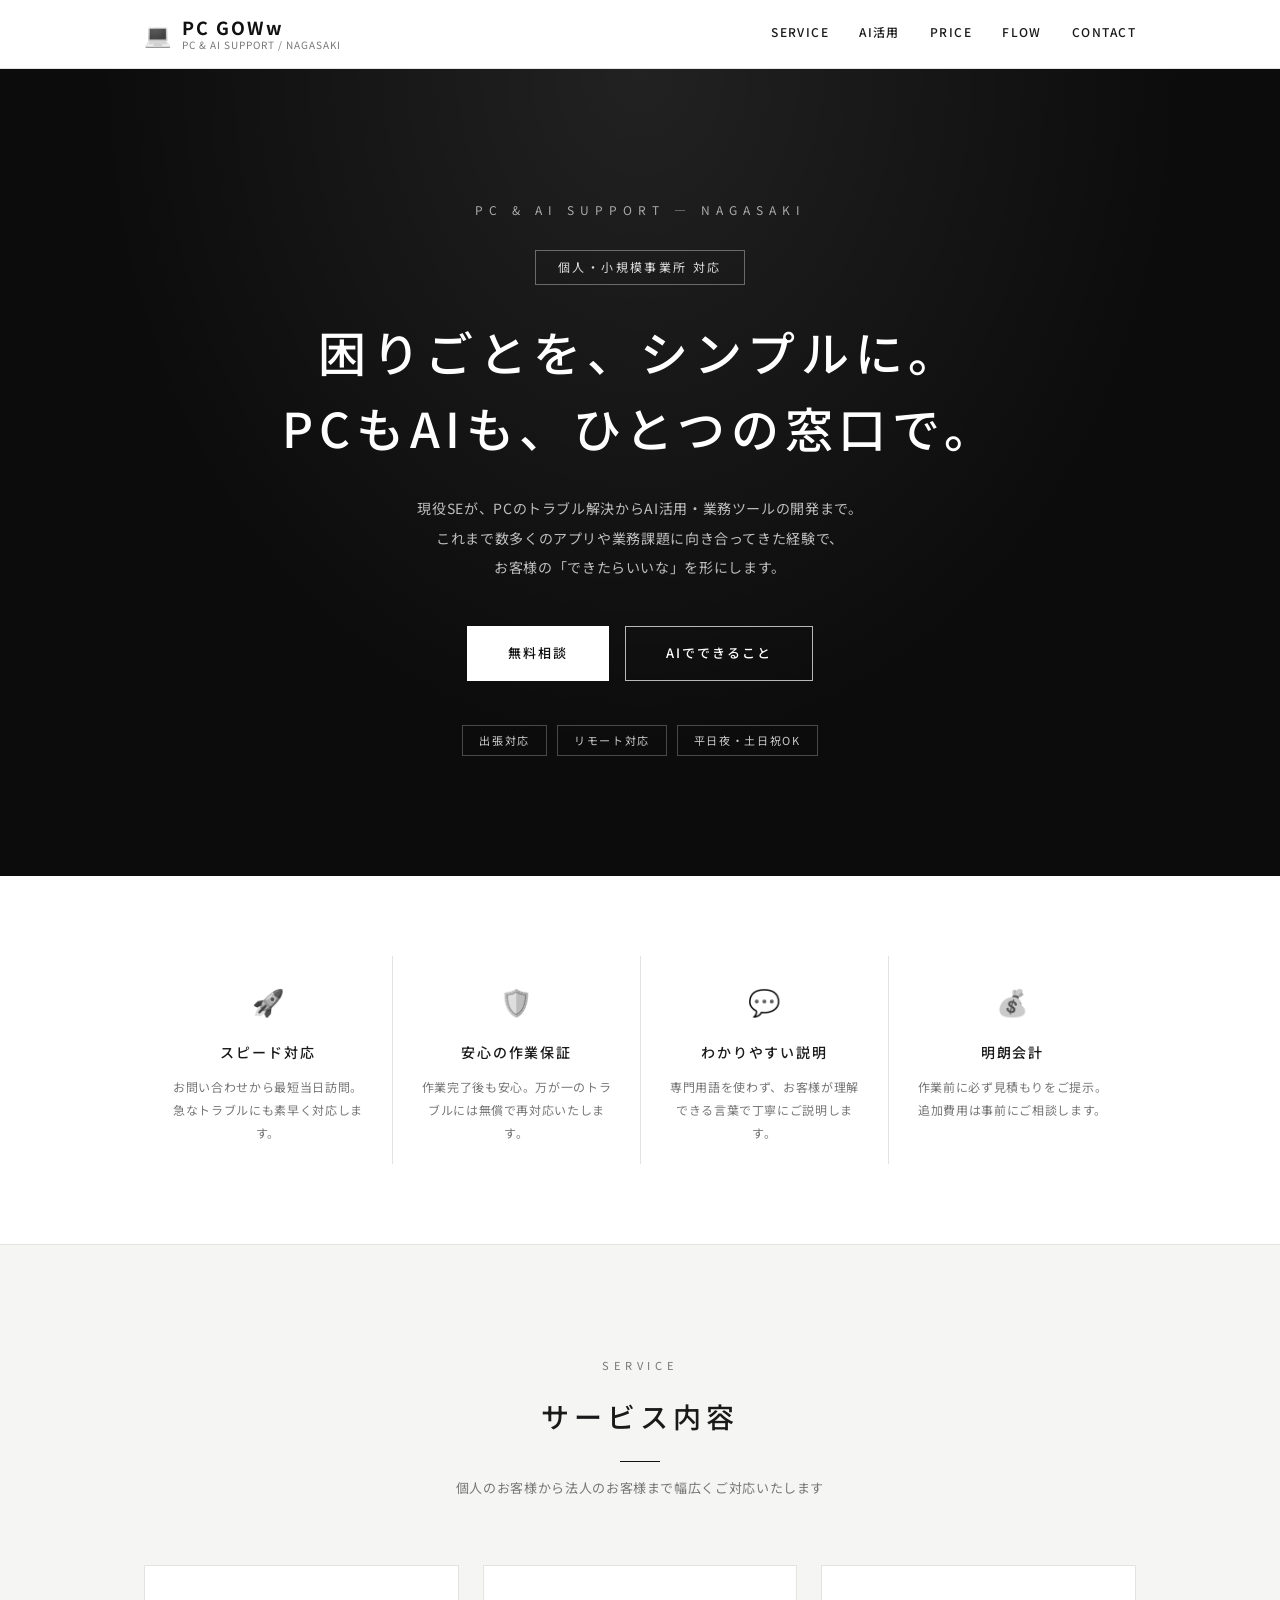
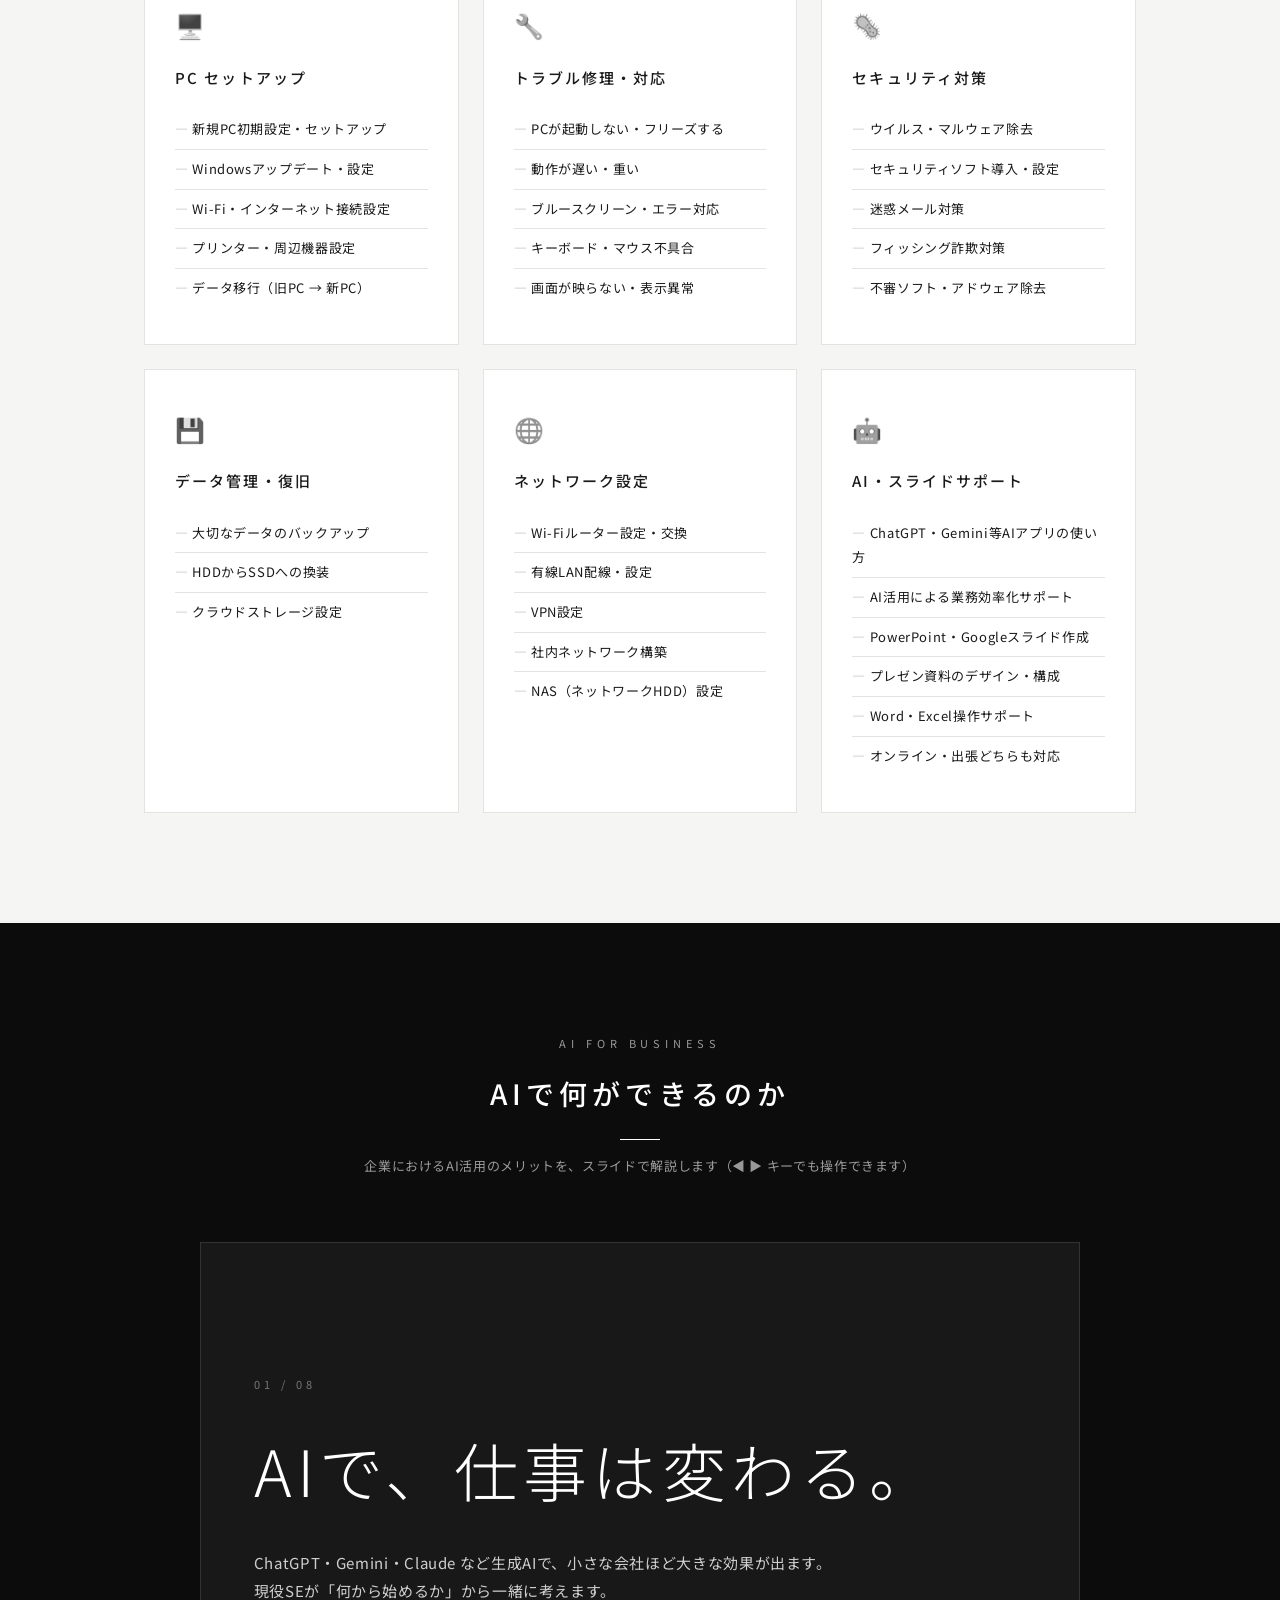
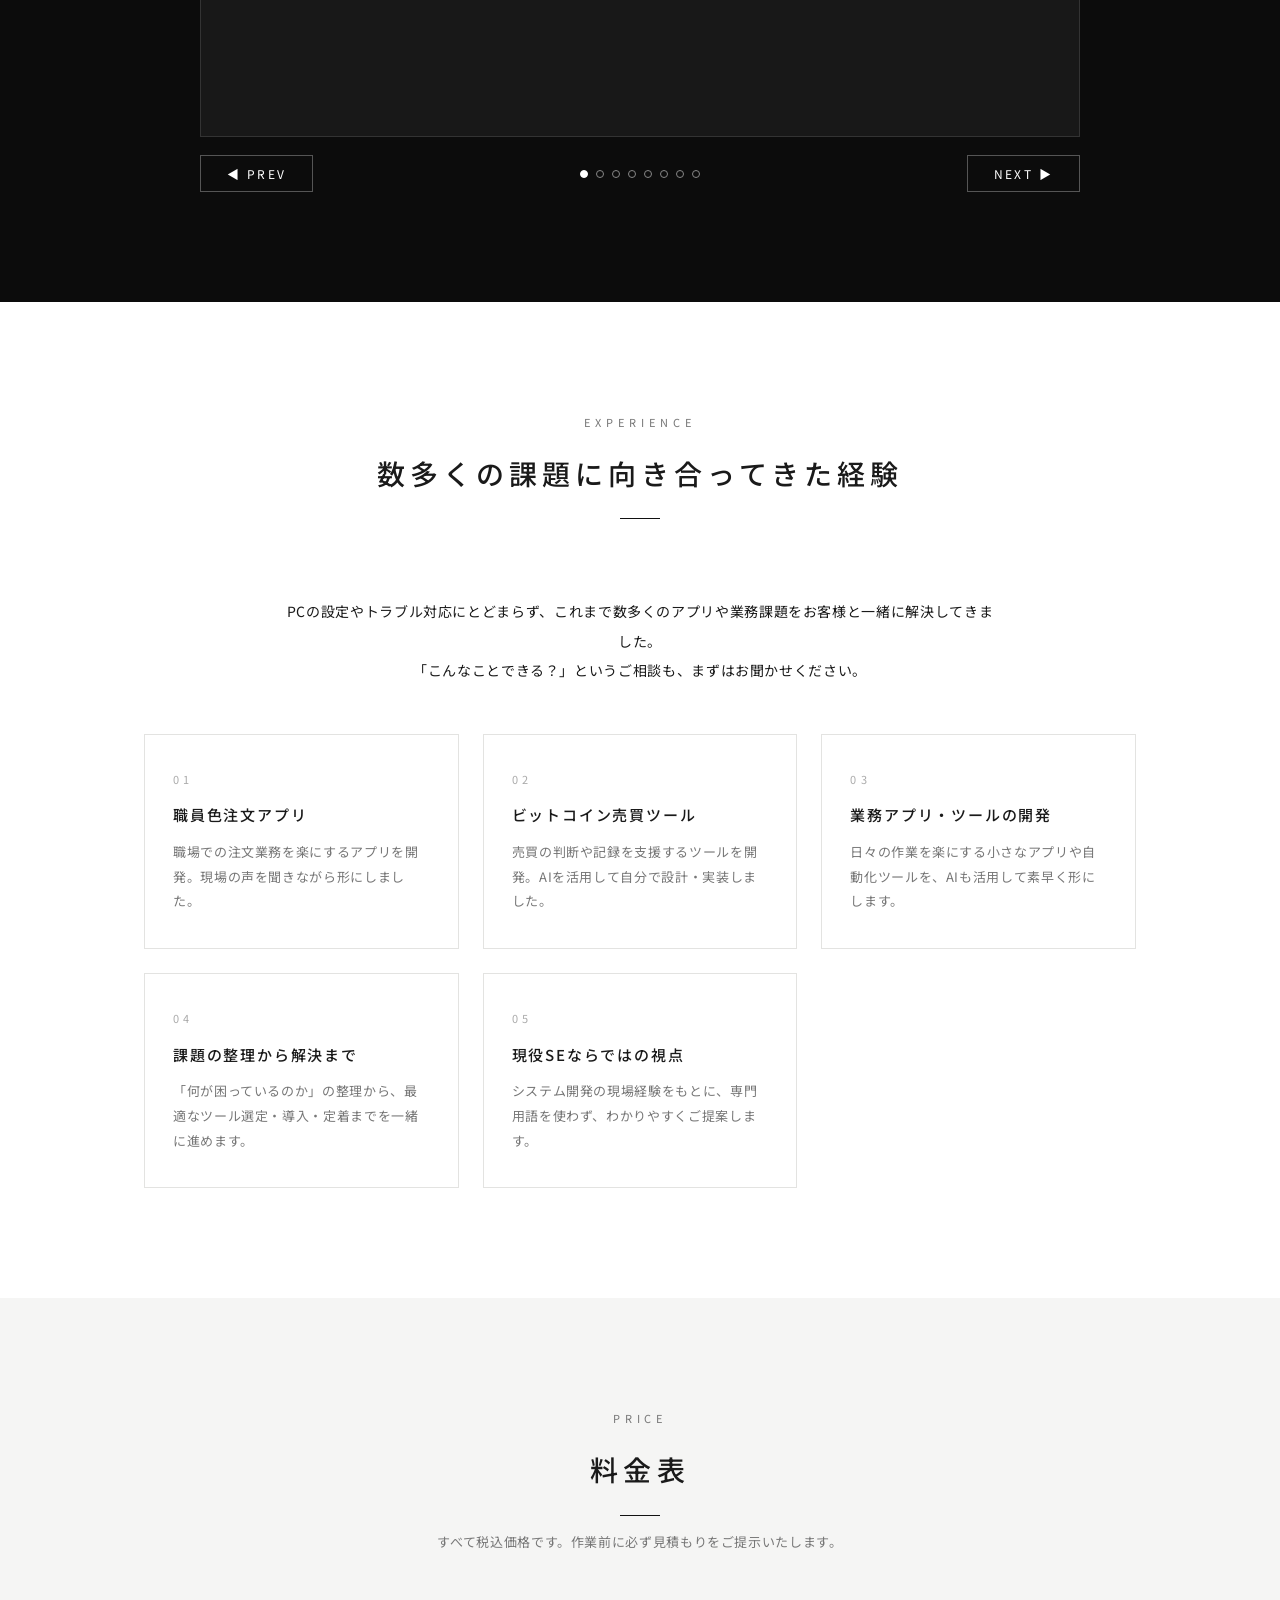
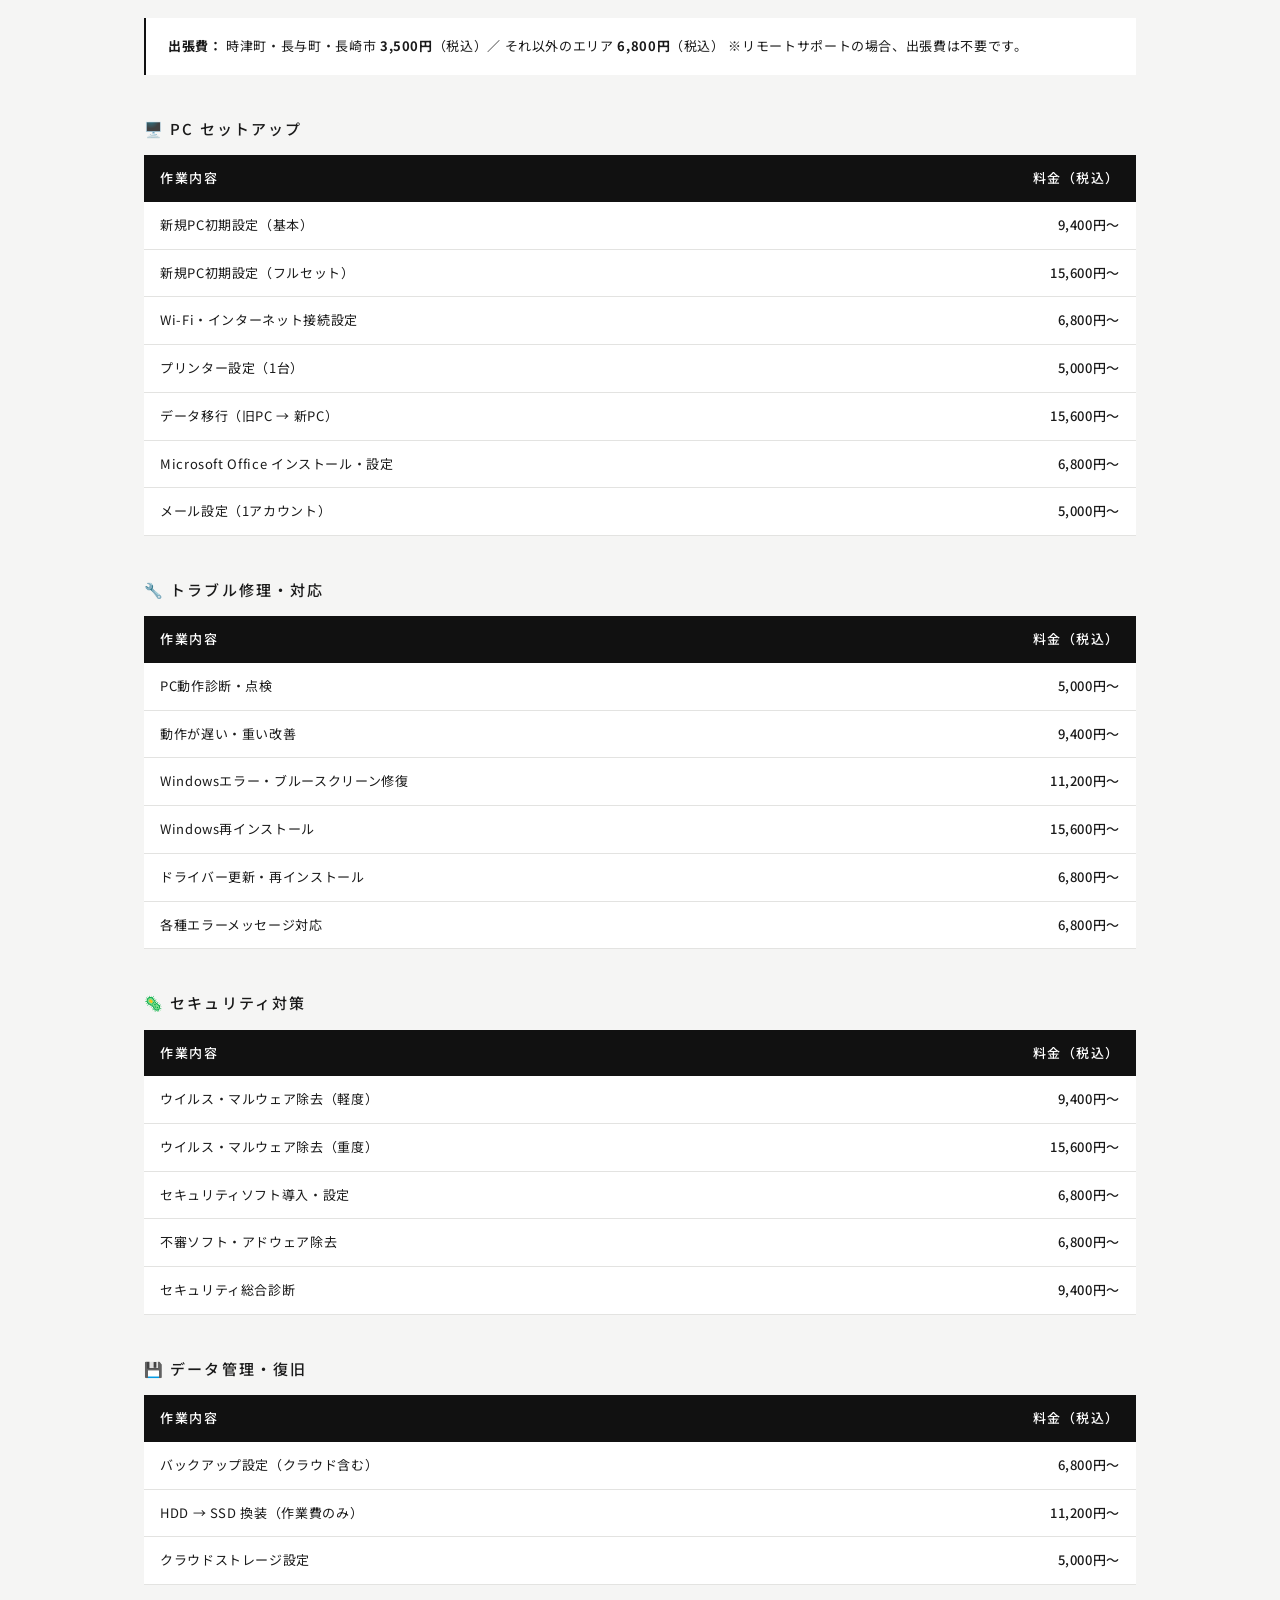
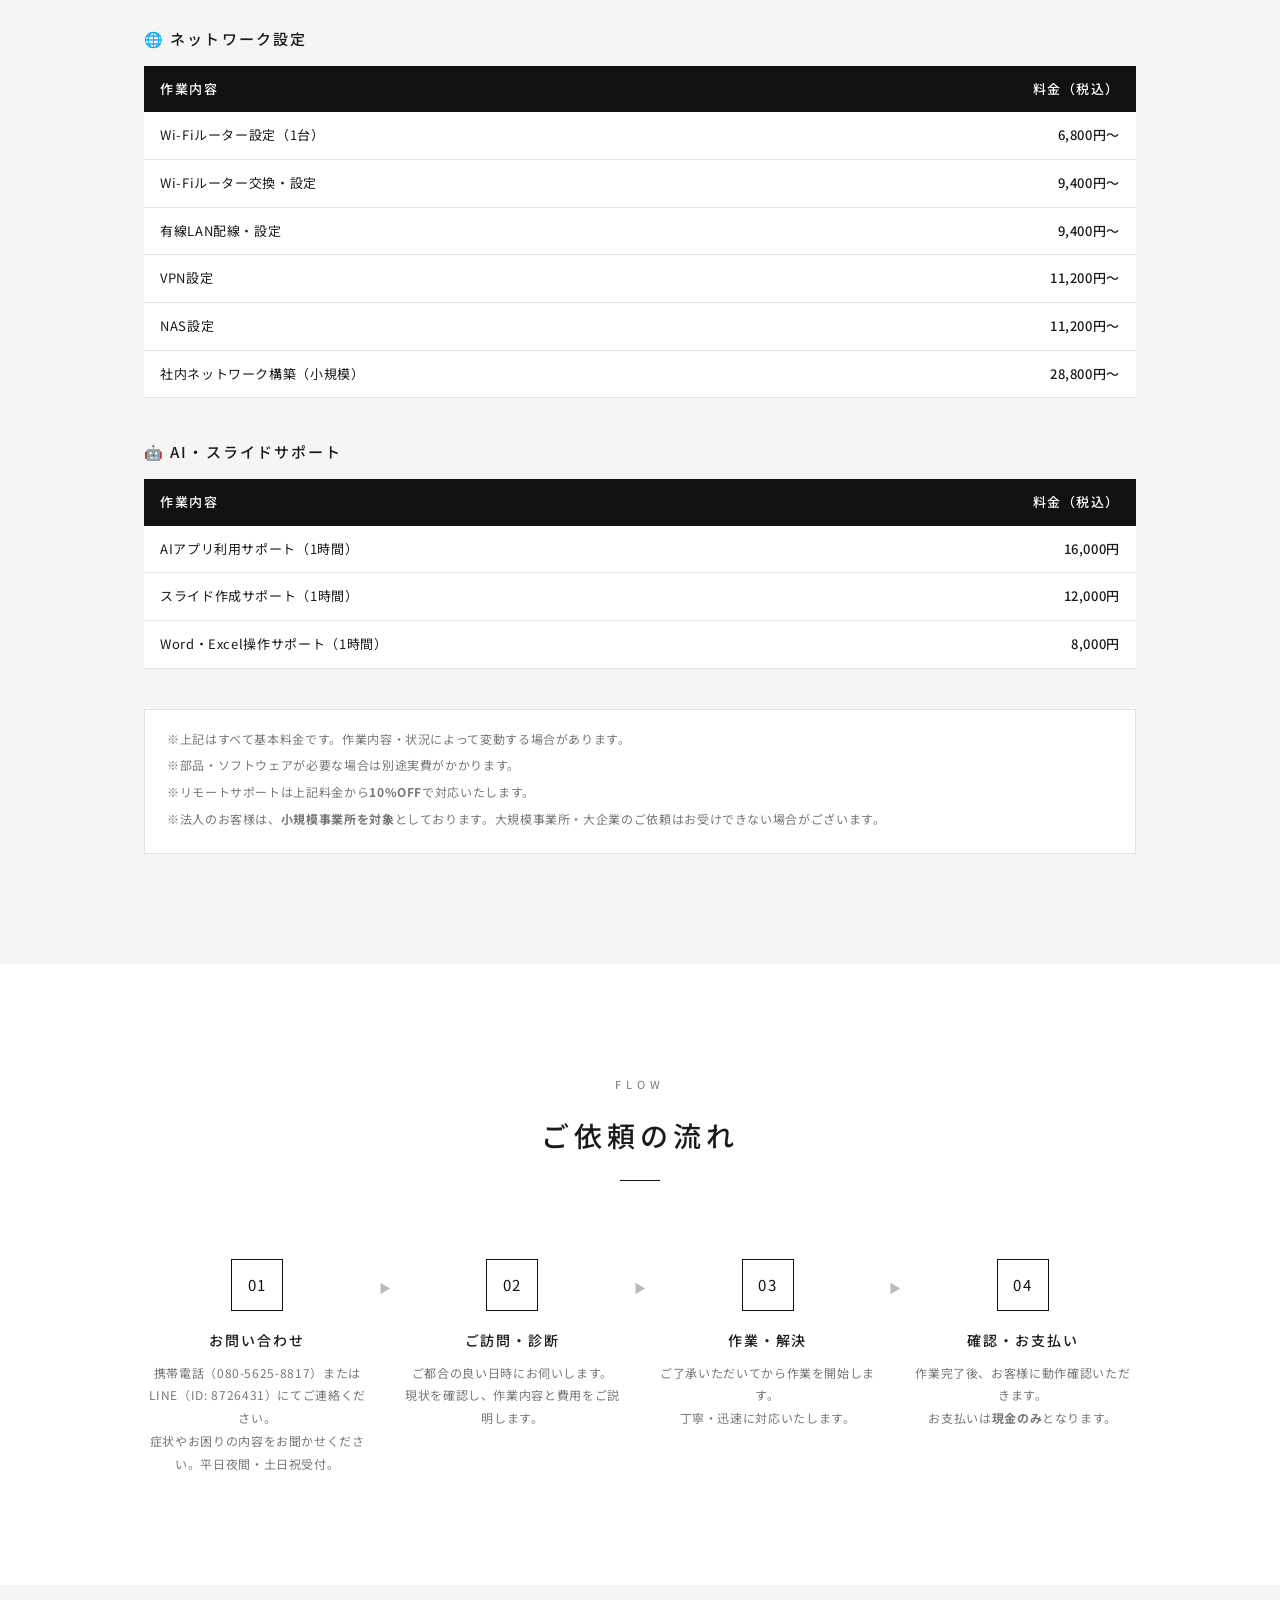
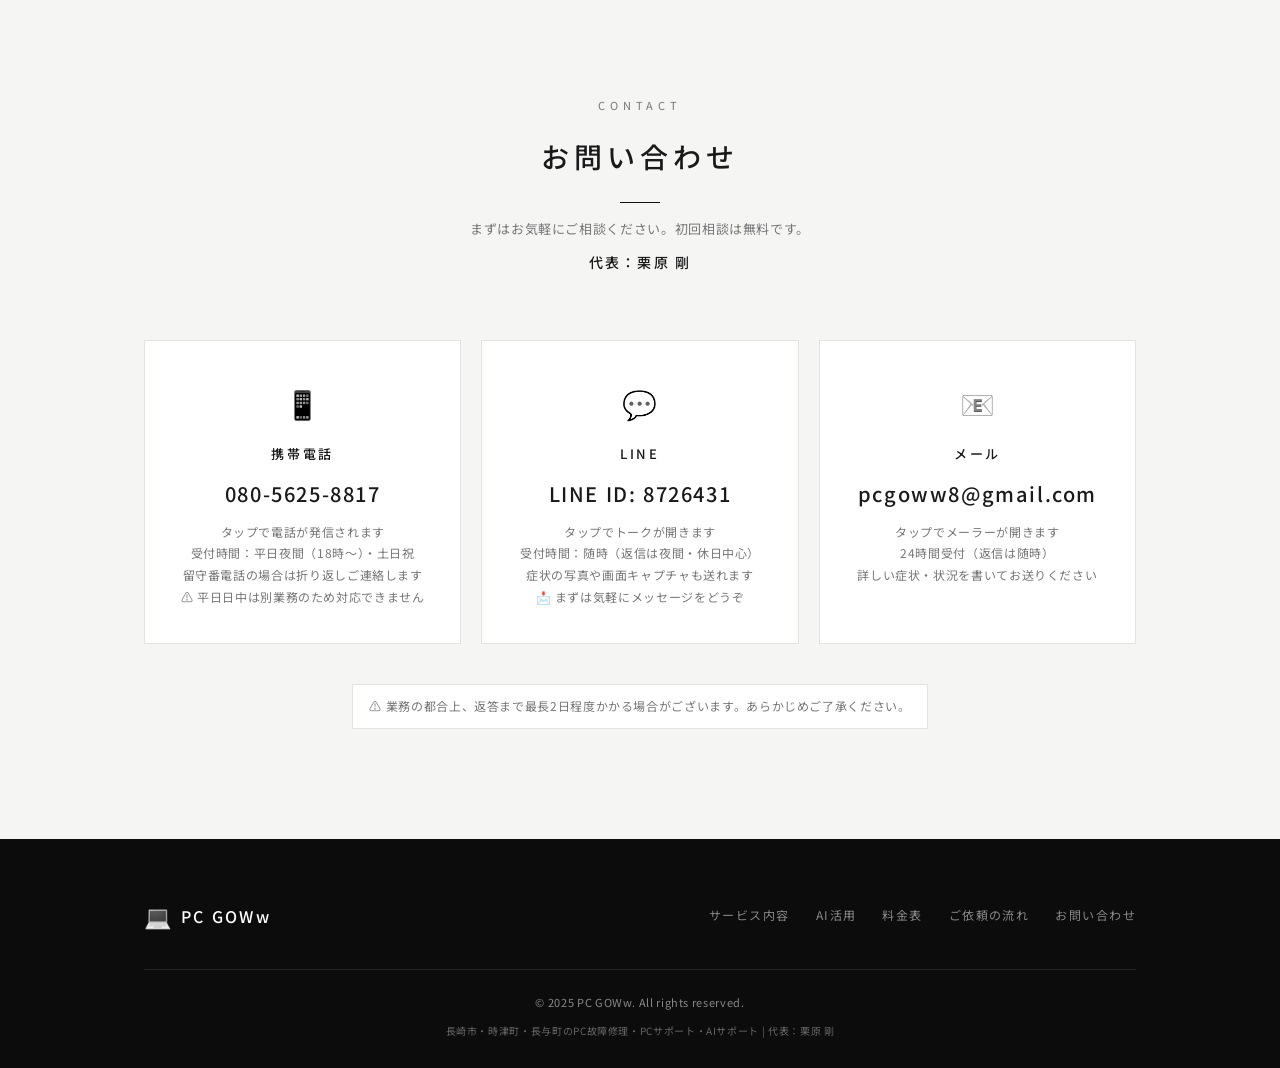
==== commit 819e6a80: "実績に職員色注文アプリ・ビットコイン売買ツールを追加 Co-Authored-By: Claude Sonnet 5.5 <noreply@anthropic.com> Claude-Session:" ====
--- a/index.html
+++ b/index.html
@@ -306,9 +306,11 @@
       </div>
       <p class="record-lead">PCの設定やトラブル対応にとどまらず、これまで数多くのアプリや業務課題をお客様と一緒に解決してきました。<br>「こんなことできる？」というご相談も、まずはお聞かせください。</p>
       <div class="record-grid">
-        <div class="record-card"><span class="no">01</span><h3>業務アプリ・ツールの開発</h3><p>日々の作業を楽にする小さなアプリや自動化ツールを、AIも活用して素早く形にします。</p></div>
-        <div class="record-card"><span class="no">02</span><h3>課題の整理から解決まで</h3><p>「何が困っているのか」の整理から、最適なツール選定・導入・定着までを一緒に進めます。</p></div>
-        <div class="record-card"><span class="no">03</span><h3>現役SEならではの視点</h3><p>システム開発の現場経験をもとに、専門用語を使わず、わかりやすくご提案します。</p></div>
+        <div class="record-card"><span class="no">01</span><h3>職員色注文アプリ</h3><p>職場での注文業務を楽にするアプリを開発。現場の声を聞きながら形にしました。</p></div>
+        <div class="record-card"><span class="no">02</span><h3>ビットコイン売買ツール</h3><p>売買の判断や記録を支援するツールを開発。AIを活用して自分で設計・実装しました。</p></div>
+        <div class="record-card"><span class="no">03</span><h3>業務アプリ・ツールの開発</h3><p>日々の作業を楽にする小さなアプリや自動化ツールを、AIも活用して素早く形にします。</p></div>
+        <div class="record-card"><span class="no">04</span><h3>課題の整理から解決まで</h3><p>「何が困っているのか」の整理から、最適なツール選定・導入・定着までを一緒に進めます。</p></div>
+        <div class="record-card"><span class="no">05</span><h3>現役SEならではの視点</h3><p>システム開発の現場経験をもとに、専門用語を使わず、わかりやすくご提案します。</p></div>
       </div>
     </div>
   </section>
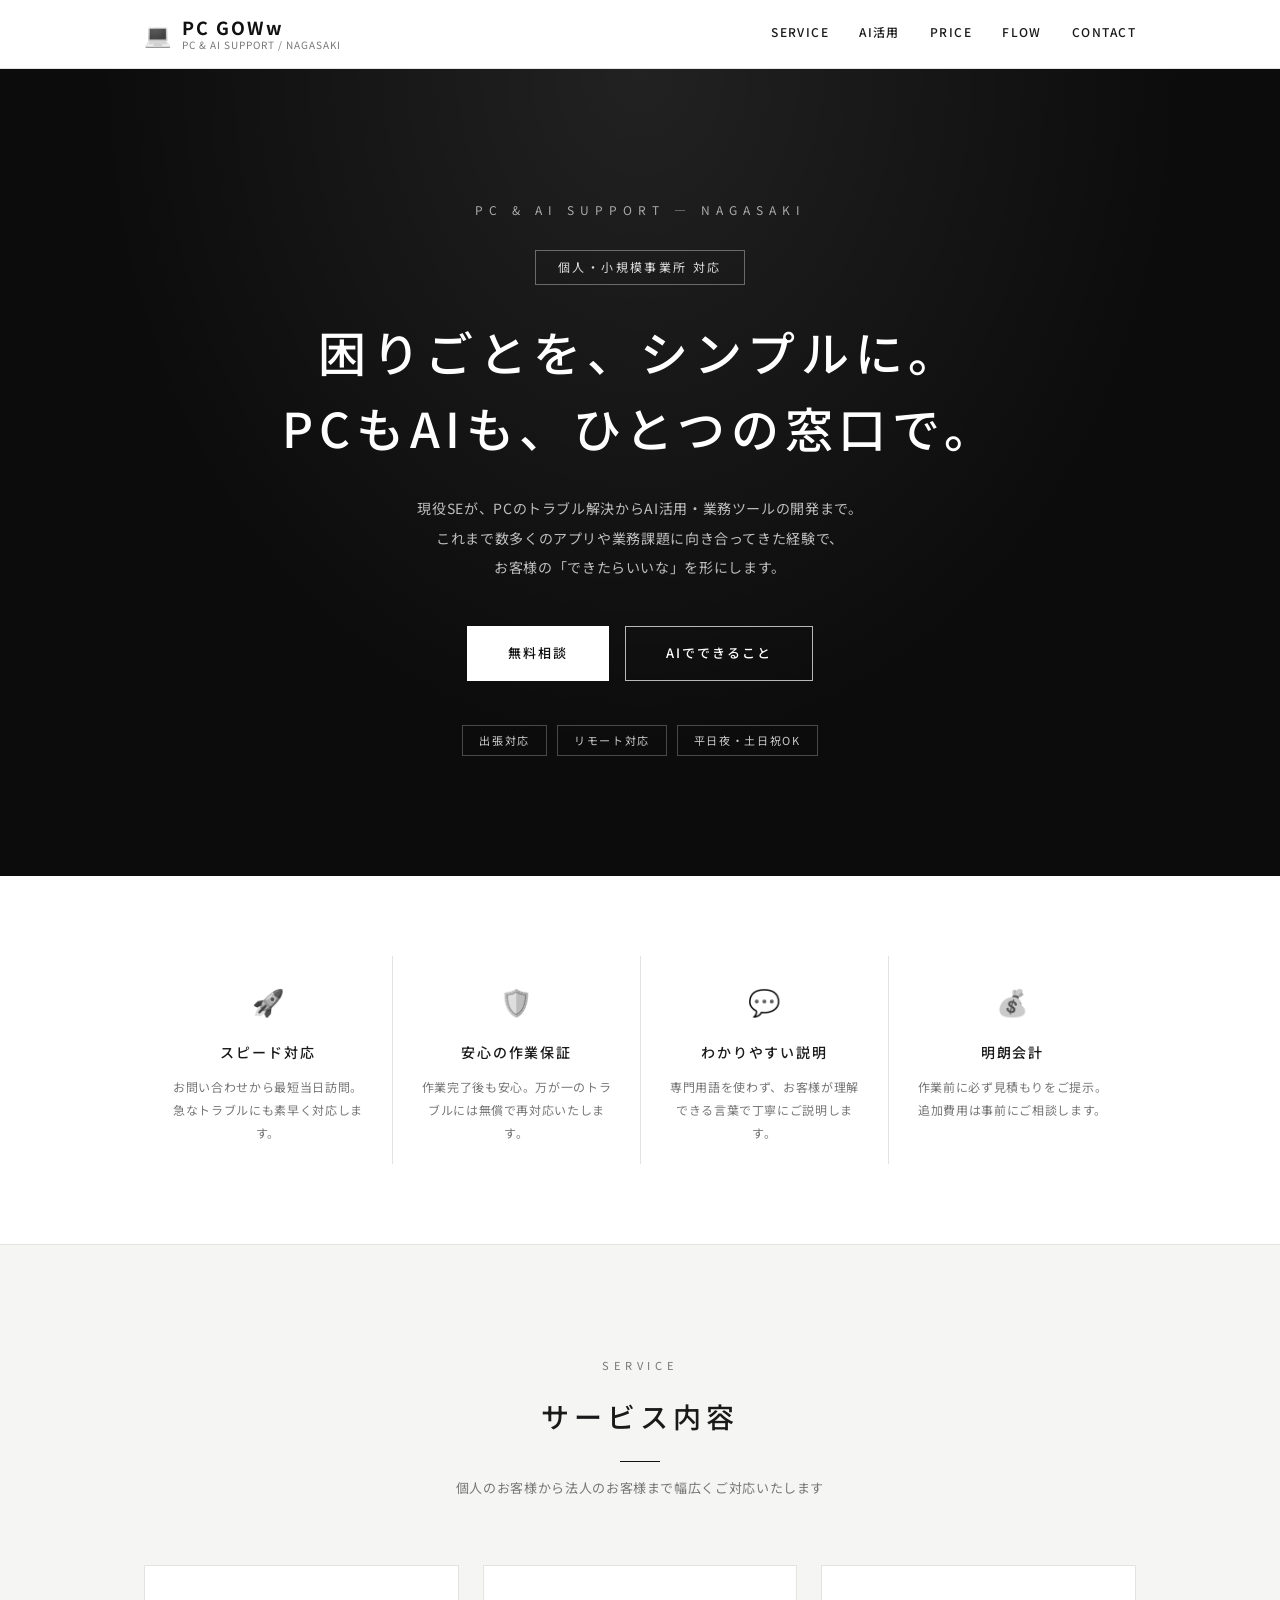
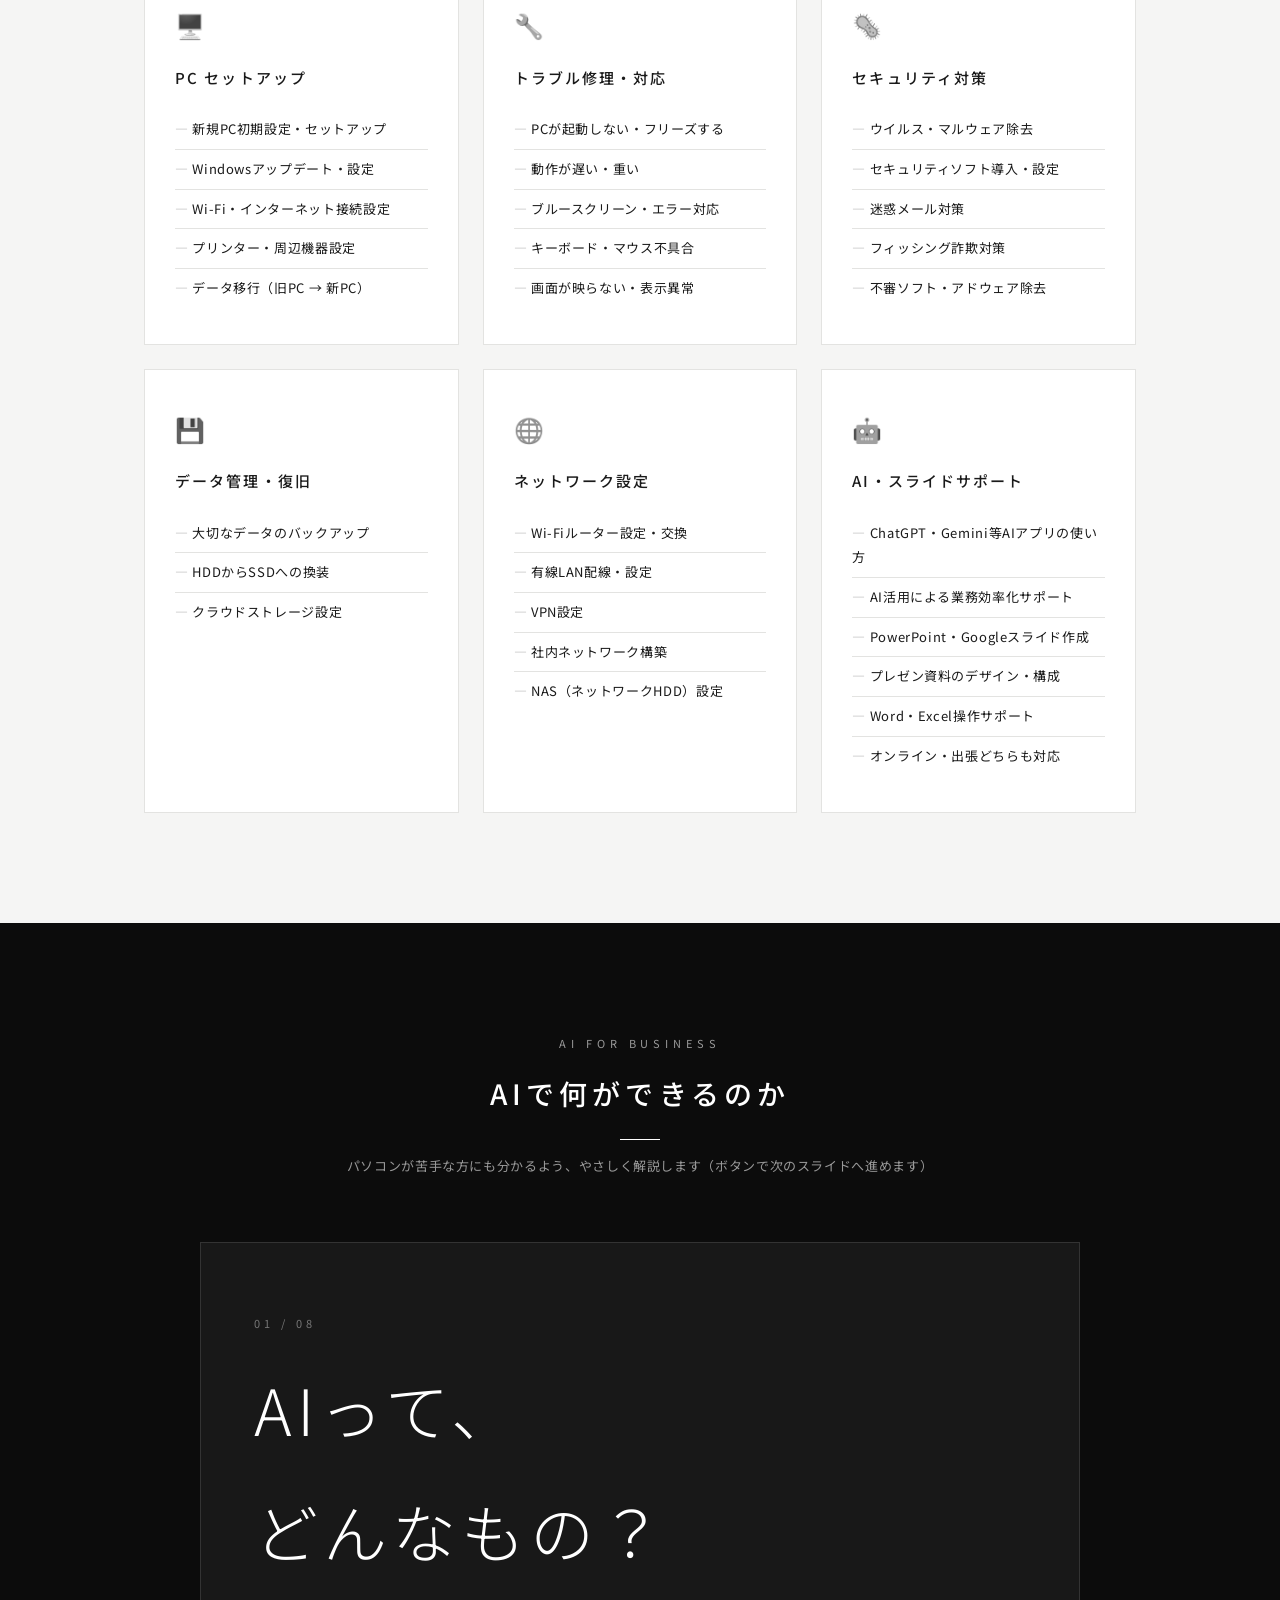
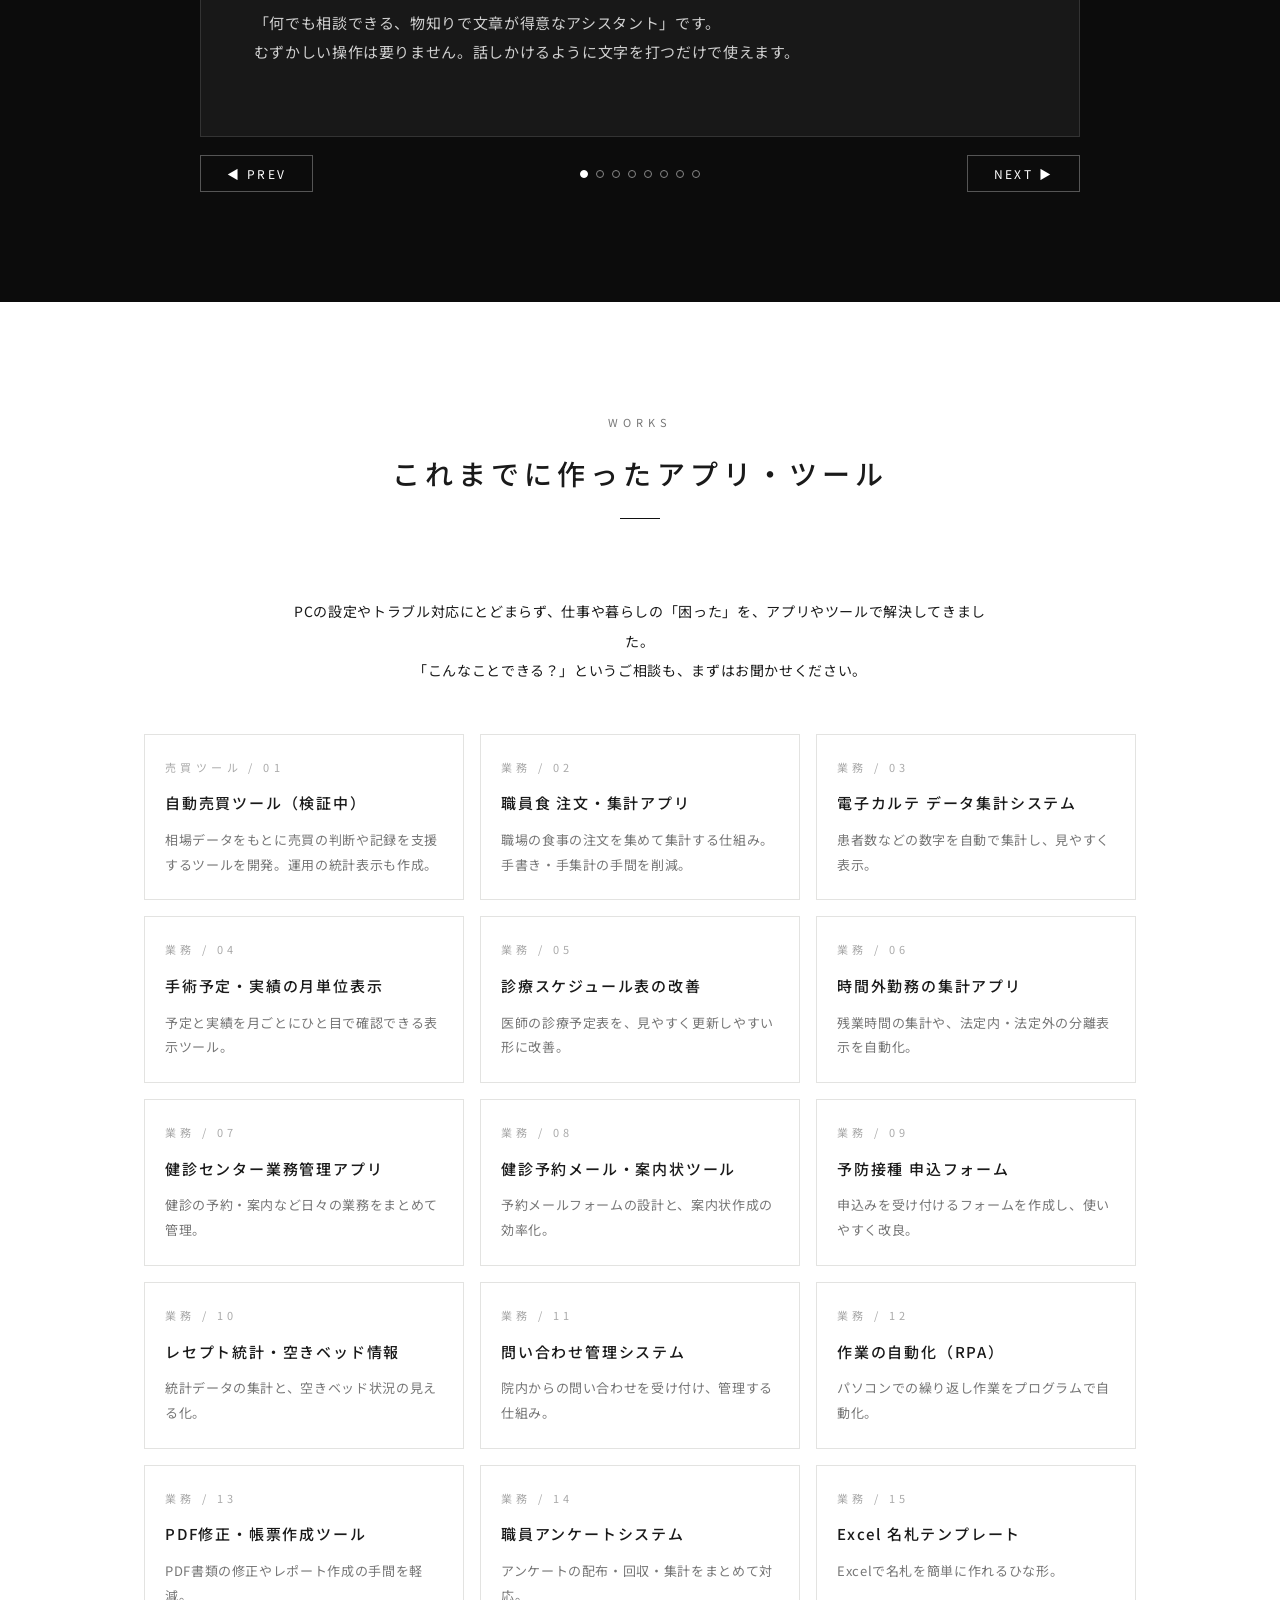
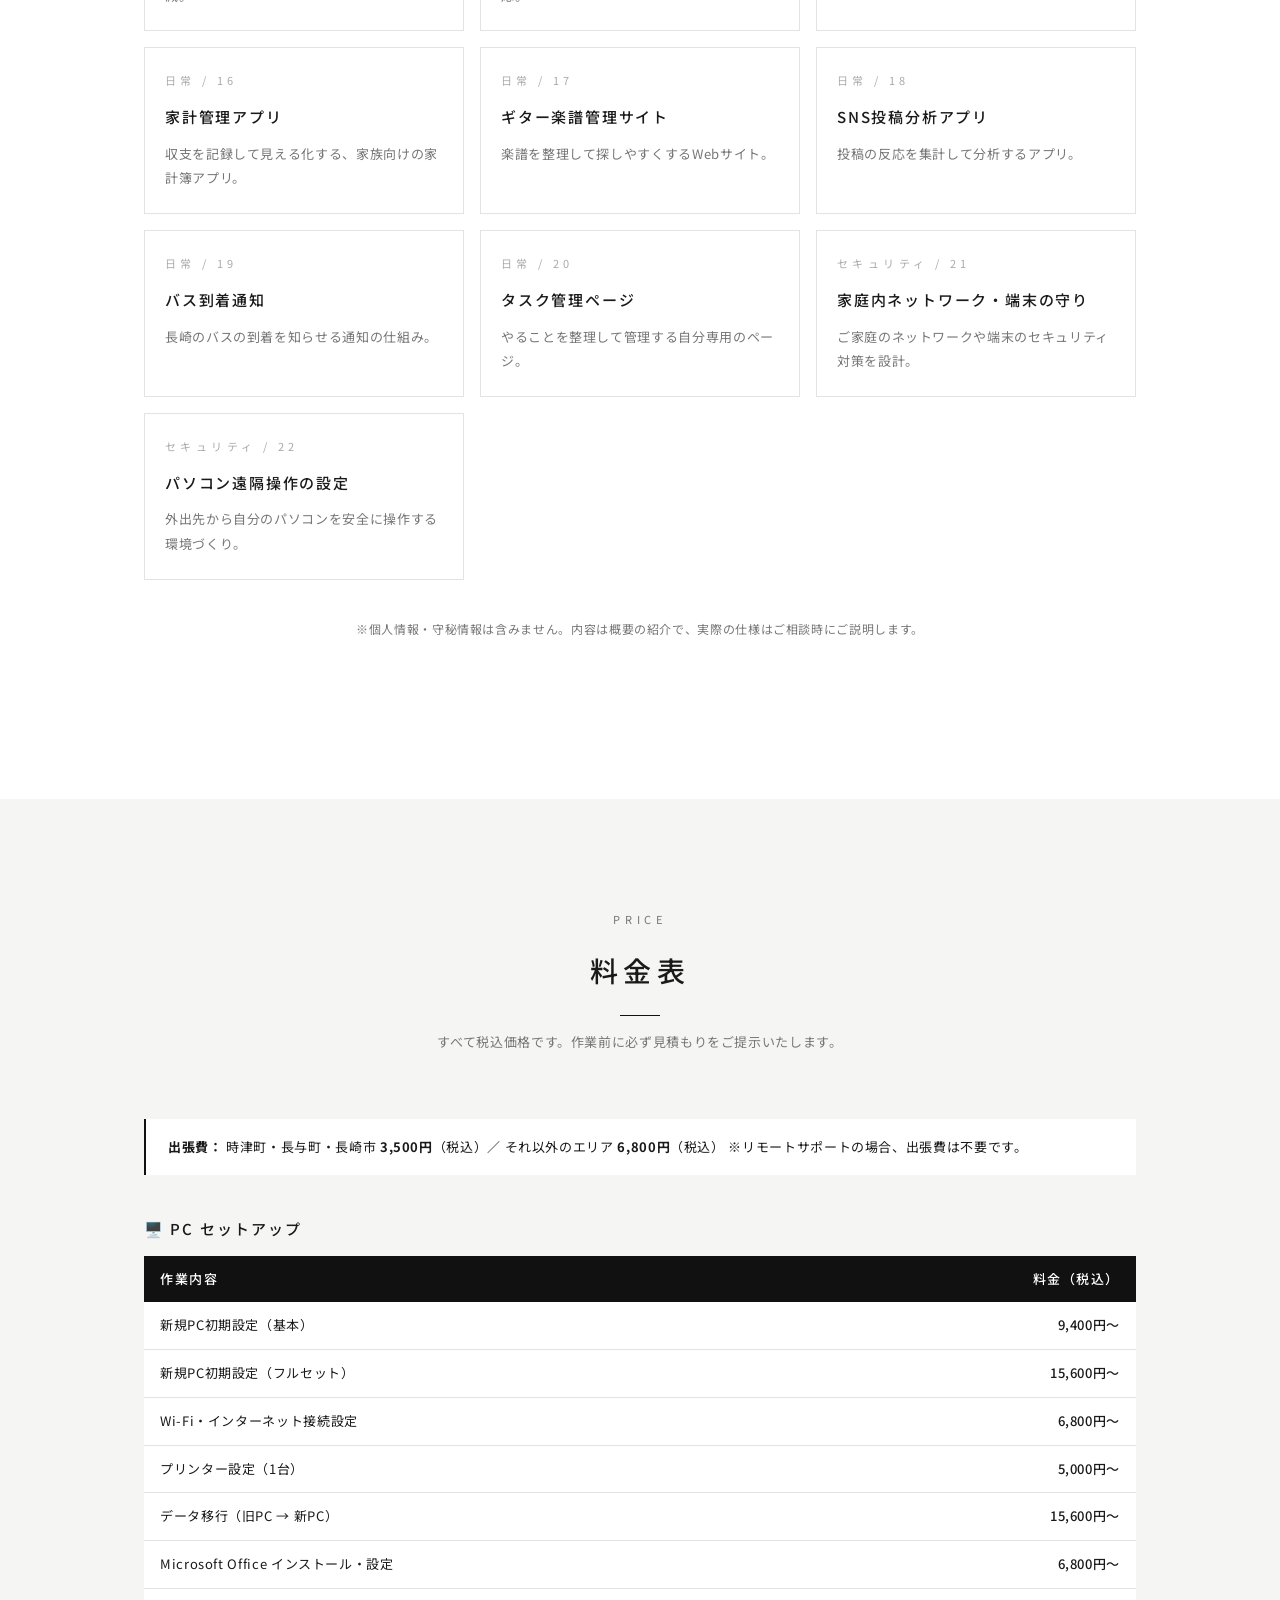
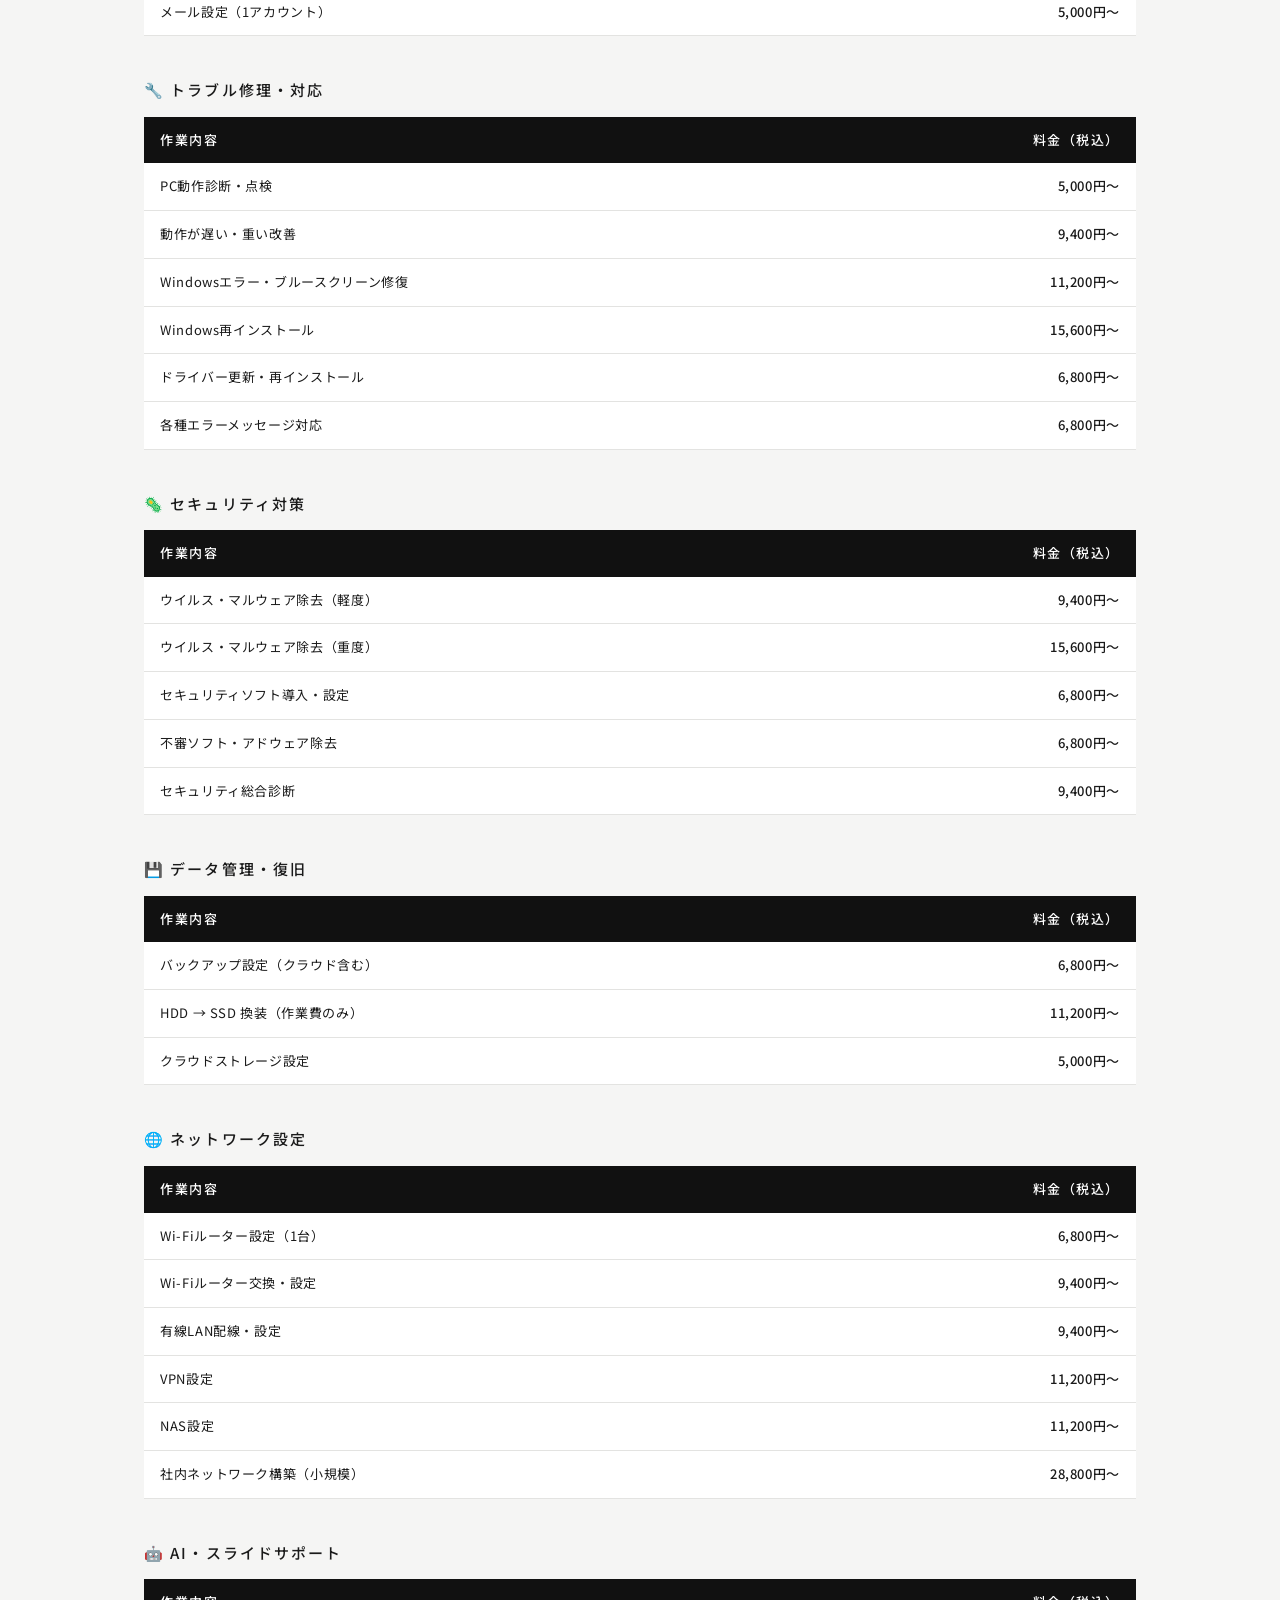
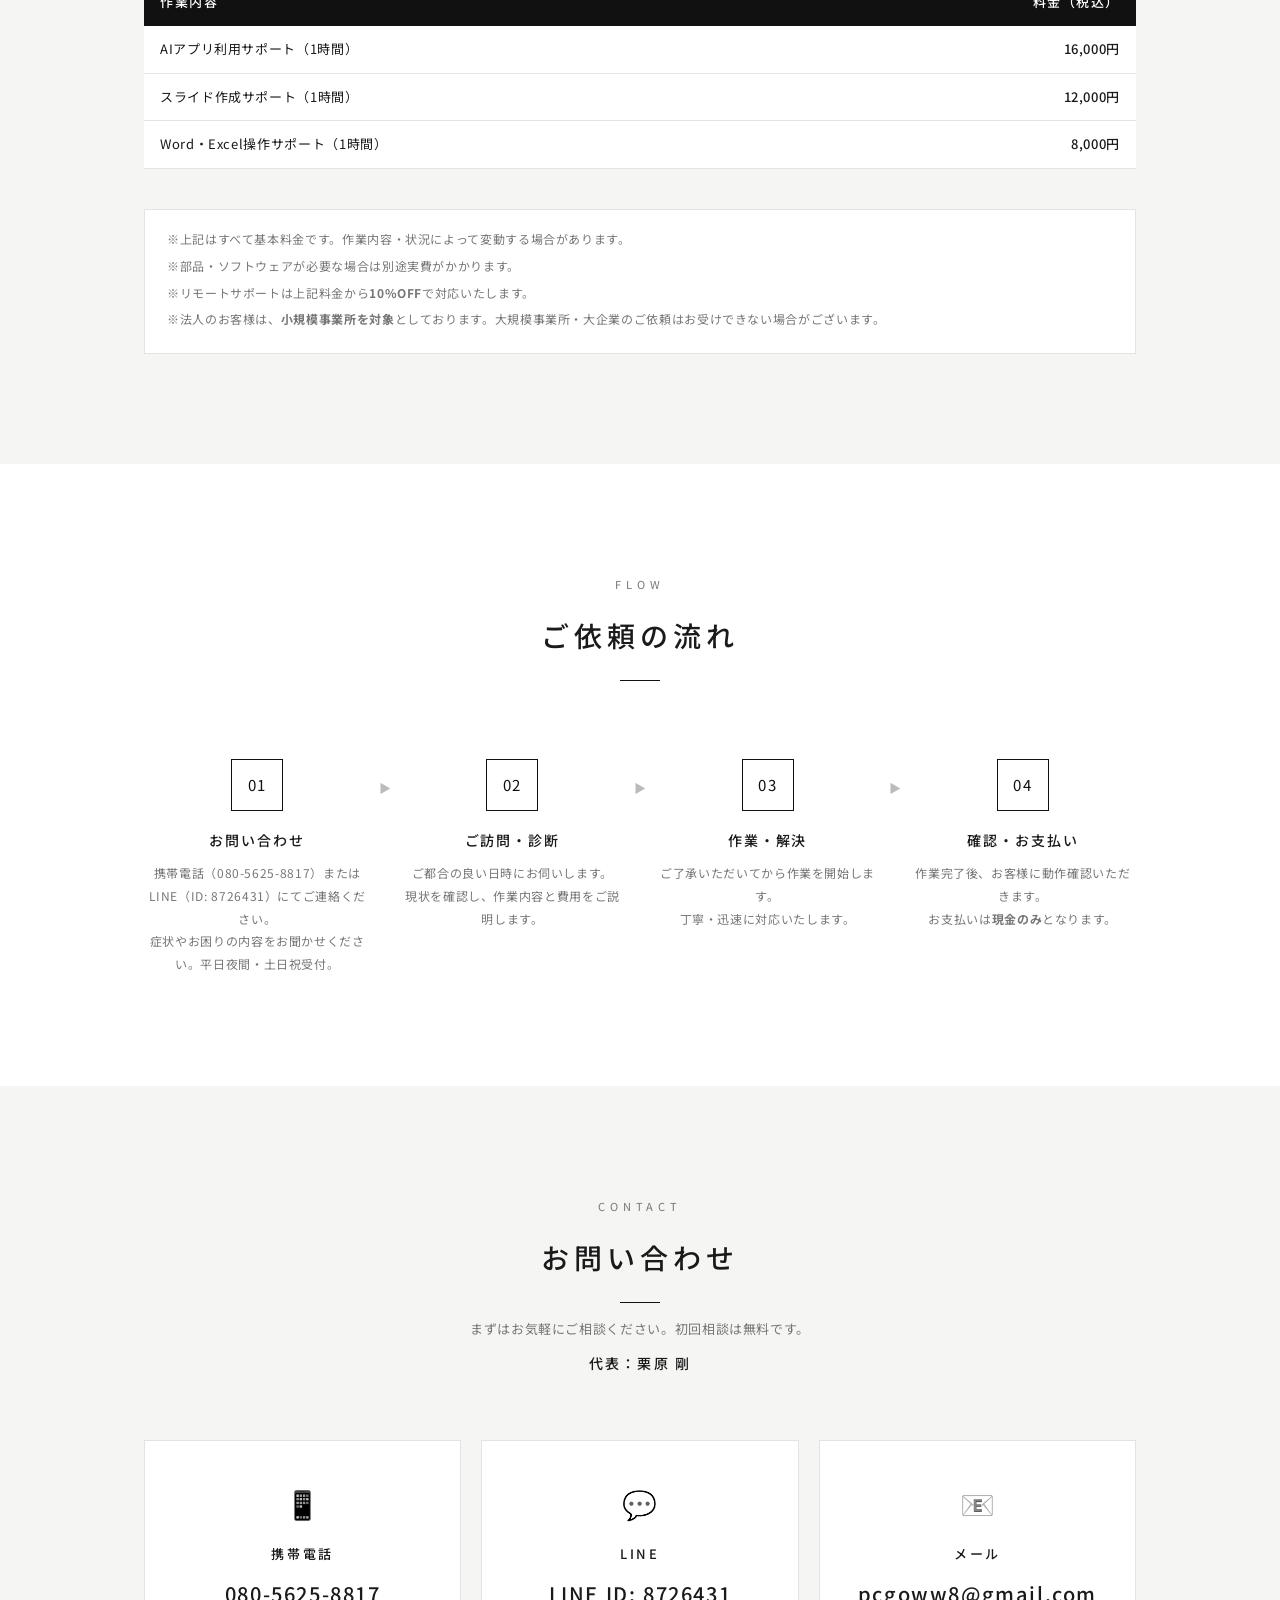
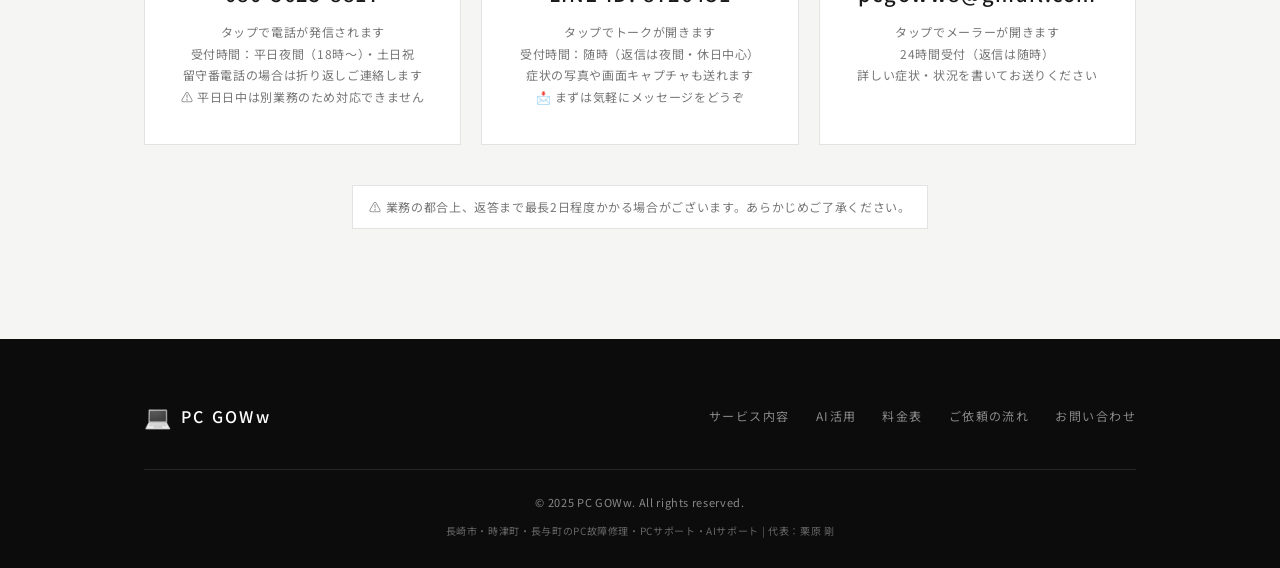
==== commit beef0105: "AI解説をやさしい表現に・作成アプリ一覧を全掲載・チラシ更新 Co-Authored-By: Claude Sonnet 5.5 <noreply@anthropic.com> Claude-Sess" ====
--- a/index.html
+++ b/index.html
@@ -213,78 +213,79 @@
       <div class="section-header">
         <span class="section-en">AI for Business</span>
         <h2 class="section-title">AIで何ができるのか</h2>
-        <p class="section-desc">企業におけるAI活用のメリットを、スライドで解説します（◀ ▶ キーでも操作できます）</p>
+        <p class="section-desc">パソコンが苦手な方にも分かるよう、やさしく解説します（ボタンで次のスライドへ進めます）</p>
       </div>
 
       <div class="deck" id="deck">
         <div class="deck-stage">
           <div class="slide active">
             <div class="slide-no">01 / 08</div>
-            <div class="slide-big">AIで、仕事は変わる。</div>
-            <p style="margin-top:18px">ChatGPT・Gemini・Claude など生成AIで、小さな会社ほど大きな効果が出ます。<br>現役SEが「何から始めるか」から一緒に考えます。</p>
+            <div class="slide-big">AIって、<br>どんなもの？</div>
+            <p style="margin-top:18px">「何でも相談できる、物知りで文章が得意なアシスタント」です。<br>むずかしい操作は要りません。話しかけるように文字を打つだけで使えます。</p>
           </div>
           <div class="slide">
             <div class="slide-no">02 / 08</div>
-            <h3>AIで何ができる？</h3>
-            <div class="slide-grid">
-              <div><strong>文章をつくる</strong>メール・案内文・議事録・報告書の下書き</div>
-              <div><strong>資料をつくる</strong>スライド構成、提案書、マニュアル</div>
-              <div><strong>調べる・要約する</strong>長い資料の要点整理、情報収集</div>
-              <div><strong>データを整える</strong>Excelの関数・集計、表の整形</div>
-              <div><strong>問い合わせ対応</strong>よくある質問の回答案、社内ナレッジ検索</div>
-              <div><strong>プログラムを書く</strong>業務ツール・アプリの試作や自動化</div>
-            </div>
+            <h3>むずかしくない。<br>こんなふうに使います</h3>
+            <ul>
+              <li>「お知らせ文を書いて」と頼むと、下書きをすぐ作ってくれる</li>
+              <li>長い文章を「3行でまとめて」と頼める</li>
+              <li>わからない言葉や手順を、やさしく教えてくれる</li>
+              <li>間違えても大丈夫。何度でも言い直せます</li>
+            </ul>
           </div>
           <div class="slide">
             <div class="slide-no">03 / 08</div>
-            <h3>メリット① 時間を生み出す</h3>
-            <ul>
-              <li>定型文書・メール・議事録の作成時間を大幅に短縮</li>
-              <li>資料の「たたき台」が数分でできる</li>
-              <li>空いた時間を、お客様対応や本業に使える</li>
-            </ul>
+            <h3>職場での活用例（看護・医療・介護の現場など）</h3>
+            <div class="slide-grid">
+              <div><strong>文書づくり</strong>お知らせ・案内文・研修資料・報告書の下書き</div>
+              <div><strong>言い換え</strong>専門用語を、患者さんやご家族に伝わる言葉へ</div>
+              <div><strong>要約</strong>長い通知やマニュアルの要点だけ取り出す</div>
+              <div><strong>Excelのお助け</strong>勤務表や集計表の計算・関数を教えてくれる</div>
+              <div><strong>アイデア出し</strong>勉強会の企画、掲示物の文面、レクの案</div>
+              <div><strong>アプリ作り</strong>手作業を減らす専用ツールの開発</div>
+            </div>
           </div>
           <div class="slide">
             <div class="slide-no">04 / 08</div>
-            <h3>メリット② 品質を均一にする</h3>
+            <h3>メリット① 時間にゆとりが生まれる</h3>
             <ul>
-              <li>担当者による文章・資料のバラつきを減らせる</li>
-              <li>誤字脱字・抜け漏れのチェックを自動化</li>
-              <li>新人でもベテランに近い品質のアウトプット</li>
+              <li>書類づくり・集計などの「事務作業」の時間が減ります</li>
+              <li>その分、患者さんやお客様と向き合う時間に使えます</li>
+              <li>残業や「あとでまとめて」の負担が軽くなります</li>
             </ul>
           </div>
           <div class="slide">
             <div class="slide-no">05 / 08</div>
-            <h3>メリット③ 属人化を解消する</h3>
+            <h3>メリット② ミスや書き漏れが減る</h3>
             <ul>
-              <li>ノウハウをマニュアル・FAQとして整理し共有</li>
-              <li>担当者が不在でも業務が止まりにくい</li>
-              <li>引き継ぎ・教育にかかる負担を軽減</li>
+              <li>文章の見直し・誤字チェックを手伝ってくれます</li>
+              <li>計算や集計を自動化して、数え間違いを防ぎます</li>
+              <li>人によるバラつきが減り、誰がやっても同じ品質に</li>
             </ul>
           </div>
           <div class="slide">
             <div class="slide-no">06 / 08</div>
-            <h3>メリット④ コストを抑えて挑戦できる</h3>
+            <h3>メリット③ 「あの人しか分からない」をなくす</h3>
             <ul>
-              <li>月額数千円〜のツールから小さく始められる</li>
-              <li>業務アプリや自動化も、試作を素早く低コストで</li>
-              <li>人手不足の小規模事業所ほど効果を実感しやすい</li>
+              <li>やり方をマニュアルやよくある質問にまとめられます</li>
+              <li>担当が休んでも、異動しても仕事が止まりにくい</li>
+              <li>新しい人への教育・引き継ぎがラクになります</li>
             </ul>
           </div>
           <div class="slide">
             <div class="slide-no">07 / 08</div>
-            <h3>導入の進め方と注意点</h3>
-            <div class="slide-grid">
-              <div><strong>STEP 1</strong>困りごと・時間のかかる業務を洗い出す</div>
-              <div><strong>STEP 2</strong>小さな業務で試し、効果を確認する</div>
-              <div><strong>STEP 3</strong>ルールを決めて社内に広げる</div>
-            </div>
-            <p style="margin-top:16px">※個人情報・機密情報の入力ルール、AIの回答の確認（ファクトチェック）は必須です。<br>安全な使い方も含めてサポートします。</p>
+            <h3>メリット④ 小さく、安く始められる</h3>
+            <ul>
+              <li>無料〜月数千円のサービスから始められます</li>
+              <li>大きな機械や難しい設定は不要です</li>
+              <li>人手が足りない職場ほど、助けになります</li>
+            </ul>
+            <p style="margin-top:12px">⚠️ 患者さん・お客様の個人情報は入力しない、AIの答えは必ず人が確認する——この2つが約束ごとです。使い方のルール作りもお手伝いします。</p>
           </div>
           <div class="slide">
             <div class="slide-no">08 / 08</div>
-            <h3>まずは気軽にご相談ください</h3>
-            <p>「うちの業務でも使える？」「何から始めれば？」<br>導入の相談・ツール選定・使い方レクチャー・業務アプリの開発まで対応します。</p>
+            <h3>まずは気軽に、ご相談ください</h3>
+            <p>「パソコンが苦手でも使える？」「うちの仕事にも役立つ？」<br>はじめての方に、画面を見ながら一緒に、ていねいにお教えします。</p>
             <p style="margin-top:18px;color:#fff;font-size:clamp(14px,2.4vw,22px);letter-spacing:.12em">TEL 080-5625-8817　／　LINE ID 8726431</p>
           </div>
         </div>
@@ -301,17 +302,35 @@
   <section id="record" class="record">
     <div class="container">
       <div class="section-header">
-        <span class="section-en">Experience</span>
-        <h2 class="section-title">数多くの課題に向き合ってきた経験</h2>
-      </div>
-      <p class="record-lead">PCの設定やトラブル対応にとどまらず、これまで数多くのアプリや業務課題をお客様と一緒に解決してきました。<br>「こんなことできる？」というご相談も、まずはお聞かせください。</p>
+        <span class="section-en">Works</span>
+        <h2 class="section-title">これまでに作ったアプリ・ツール</h2>
+      </div>
+      <p class="record-lead">PCの設定やトラブル対応にとどまらず、仕事や暮らしの「困った」を、アプリやツールで解決してきました。<br>「こんなことできる？」というご相談も、まずはお聞かせください。</p>
       <div class="record-grid">
-        <div class="record-card"><span class="no">01</span><h3>職員色注文アプリ</h3><p>職場での注文業務を楽にするアプリを開発。現場の声を聞きながら形にしました。</p></div>
-        <div class="record-card"><span class="no">02</span><h3>ビットコイン売買ツール</h3><p>売買の判断や記録を支援するツールを開発。AIを活用して自分で設計・実装しました。</p></div>
-        <div class="record-card"><span class="no">03</span><h3>業務アプリ・ツールの開発</h3><p>日々の作業を楽にする小さなアプリや自動化ツールを、AIも活用して素早く形にします。</p></div>
-        <div class="record-card"><span class="no">04</span><h3>課題の整理から解決まで</h3><p>「何が困っているのか」の整理から、最適なツール選定・導入・定着までを一緒に進めます。</p></div>
-        <div class="record-card"><span class="no">05</span><h3>現役SEならではの視点</h3><p>システム開発の現場経験をもとに、専門用語を使わず、わかりやすくご提案します。</p></div>
-      </div>
+        <div class="record-card"><span class="no">売買ツール / 01</span><h3>自動売買ツール（検証中）</h3><p>相場データをもとに売買の判断や記録を支援するツールを開発。運用の統計表示も作成。</p></div>
+        <div class="record-card"><span class="no">業務 / 02</span><h3>職員食 注文・集計アプリ</h3><p>職場の食事の注文を集めて集計する仕組み。手書き・手集計の手間を削減。</p></div>
+        <div class="record-card"><span class="no">業務 / 03</span><h3>電子カルテ データ集計システム</h3><p>患者数などの数字を自動で集計し、見やすく表示。</p></div>
+        <div class="record-card"><span class="no">業務 / 04</span><h3>手術予定・実績の月単位表示</h3><p>予定と実績を月ごとにひと目で確認できる表示ツール。</p></div>
+        <div class="record-card"><span class="no">業務 / 05</span><h3>診療スケジュール表の改善</h3><p>医師の診療予定表を、見やすく更新しやすい形に改善。</p></div>
+        <div class="record-card"><span class="no">業務 / 06</span><h3>時間外勤務の集計アプリ</h3><p>残業時間の集計や、法定内・法定外の分離表示を自動化。</p></div>
+        <div class="record-card"><span class="no">業務 / 07</span><h3>健診センター業務管理アプリ</h3><p>健診の予約・案内など日々の業務をまとめて管理。</p></div>
+        <div class="record-card"><span class="no">業務 / 08</span><h3>健診予約メール・案内状ツール</h3><p>予約メールフォームの設計と、案内状作成の効率化。</p></div>
+        <div class="record-card"><span class="no">業務 / 09</span><h3>予防接種 申込フォーム</h3><p>申込みを受け付けるフォームを作成し、使いやすく改良。</p></div>
+        <div class="record-card"><span class="no">業務 / 10</span><h3>レセプト統計・空きベッド情報</h3><p>統計データの集計と、空きベッド状況の見える化。</p></div>
+        <div class="record-card"><span class="no">業務 / 11</span><h3>問い合わせ管理システム</h3><p>院内からの問い合わせを受け付け、管理する仕組み。</p></div>
+        <div class="record-card"><span class="no">業務 / 12</span><h3>作業の自動化（RPA）</h3><p>パソコンでの繰り返し作業をプログラムで自動化。</p></div>
+        <div class="record-card"><span class="no">業務 / 13</span><h3>PDF修正・帳票作成ツール</h3><p>PDF書類の修正やレポート作成の手間を軽減。</p></div>
+        <div class="record-card"><span class="no">業務 / 14</span><h3>職員アンケートシステム</h3><p>アンケートの配布・回収・集計をまとめて対応。</p></div>
+        <div class="record-card"><span class="no">業務 / 15</span><h3>Excel 名札テンプレート</h3><p>Excelで名札を簡単に作れるひな形。</p></div>
+        <div class="record-card"><span class="no">日常 / 16</span><h3>家計管理アプリ</h3><p>収支を記録して見える化する、家族向けの家計簿アプリ。</p></div>
+        <div class="record-card"><span class="no">日常 / 17</span><h3>ギター楽譜管理サイト</h3><p>楽譜を整理して探しやすくするWebサイト。</p></div>
+        <div class="record-card"><span class="no">日常 / 18</span><h3>SNS投稿分析アプリ</h3><p>投稿の反応を集計して分析するアプリ。</p></div>
+        <div class="record-card"><span class="no">日常 / 19</span><h3>バス到着通知</h3><p>長崎のバスの到着を知らせる通知の仕組み。</p></div>
+        <div class="record-card"><span class="no">日常 / 20</span><h3>タスク管理ページ</h3><p>やることを整理して管理する自分専用のページ。</p></div>
+        <div class="record-card"><span class="no">セキュリティ / 21</span><h3>家庭内ネットワーク・端末の守り</h3><p>ご家庭のネットワークや端末のセキュリティ対策を設計。</p></div>
+        <div class="record-card"><span class="no">セキュリティ / 22</span><h3>パソコン遠隔操作の設定</h3><p>外出先から自分のパソコンを安全に操作する環境づくり。</p></div>
+      </div>
+      <p class="record-lead" style="margin-top:36px;font-size:12px;color:#777">※個人情報・守秘情報は含みません。内容は概要の紹介で、実際の仕様はご相談時にご説明します。</p>
     </div>
   </section>
 
--- a/style.css
+++ b/style.css
@@ -106,8 +106,8 @@
 
 /* Track record */
 .record { padding: 110px 0; background: var(--white); }
-.record-grid { display: grid; grid-template-columns: repeat(auto-fit, minmax(260px, 1fr)); gap: 24px; }
-.record-card { border: 1px solid var(--border); padding: 34px 28px; }
+.record-grid { display: grid; grid-template-columns: repeat(auto-fit, minmax(240px, 1fr)); gap: 16px; }
+.record-card { border: 1px solid var(--border); padding: 22px 20px; }
 .record-card .no { font-size: 11px; letter-spacing: .4em; color: #aaa; margin-bottom: 12px; display: block; }
 .record-card h3 { font-size: 15px; font-weight: 500; margin-bottom: 10px; letter-spacing: .12em; }
 .record-card p { font-size: 13px; color: var(--text-light); }
